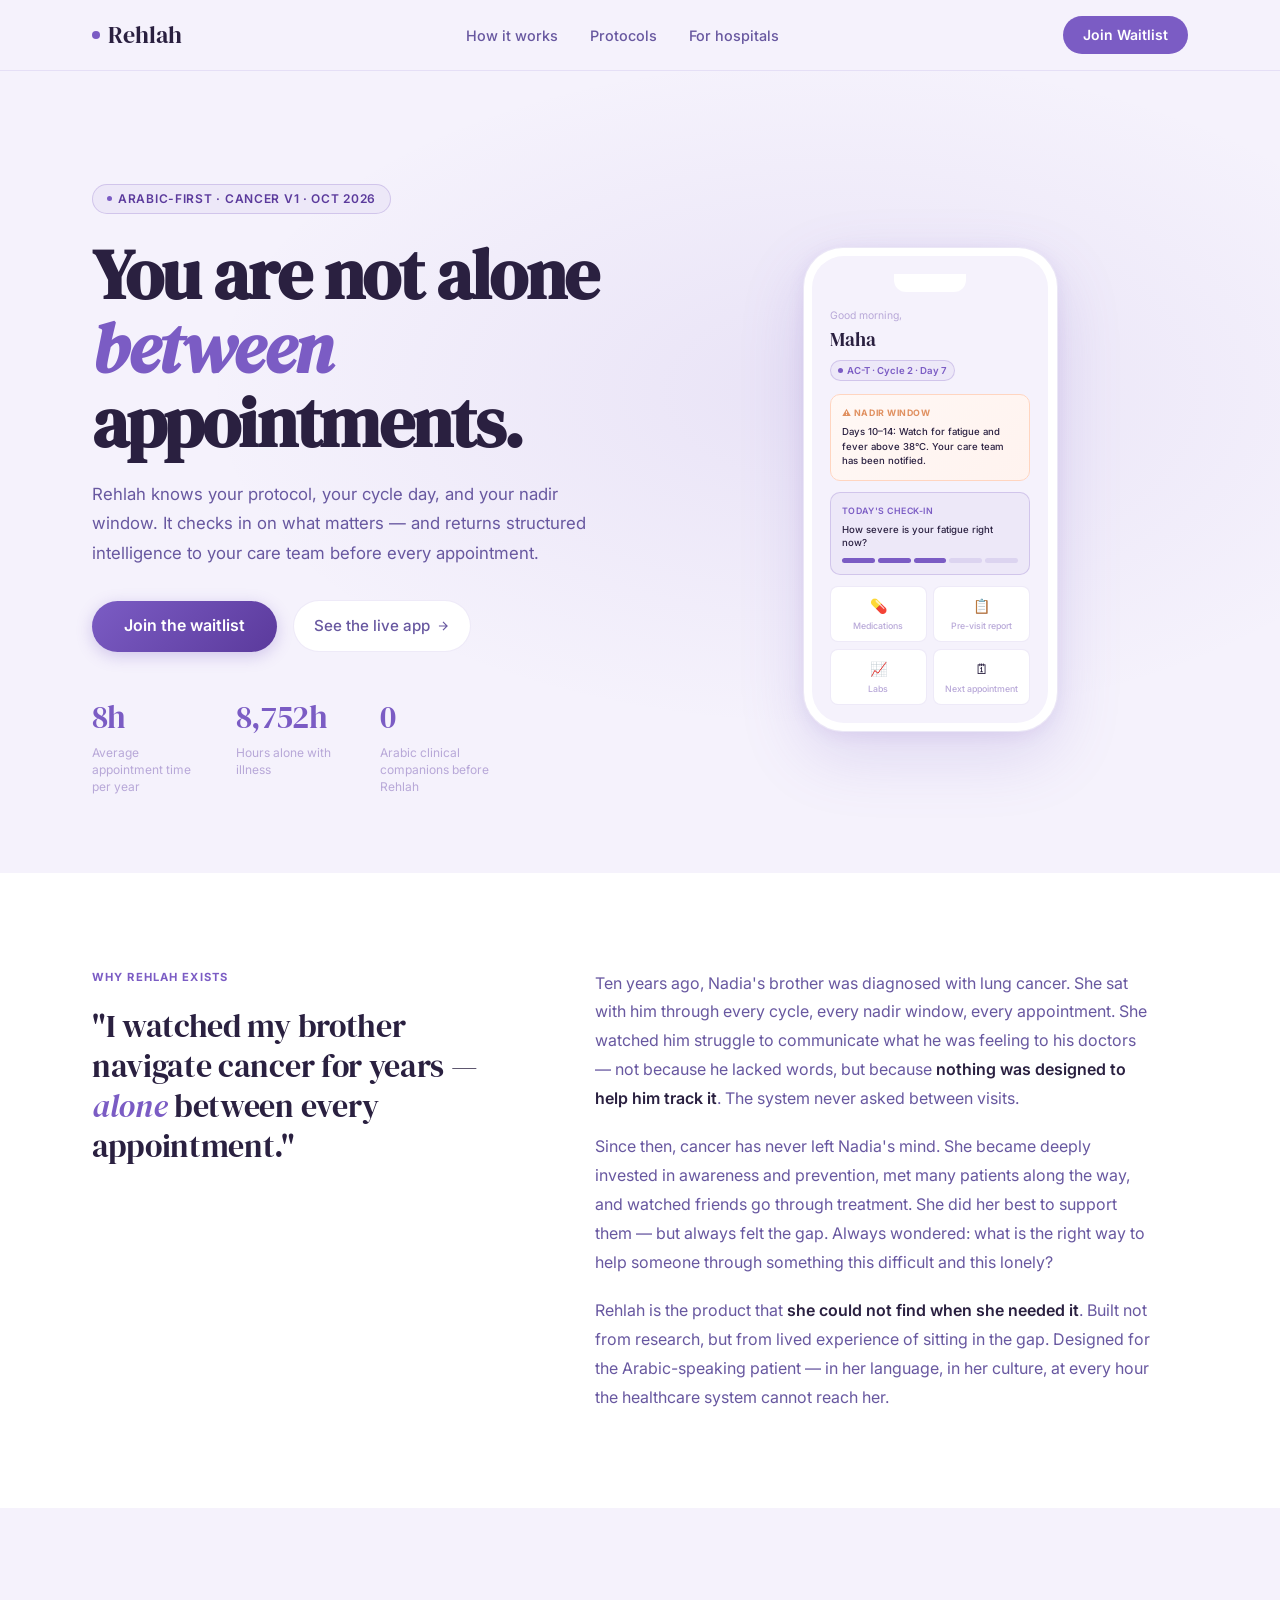
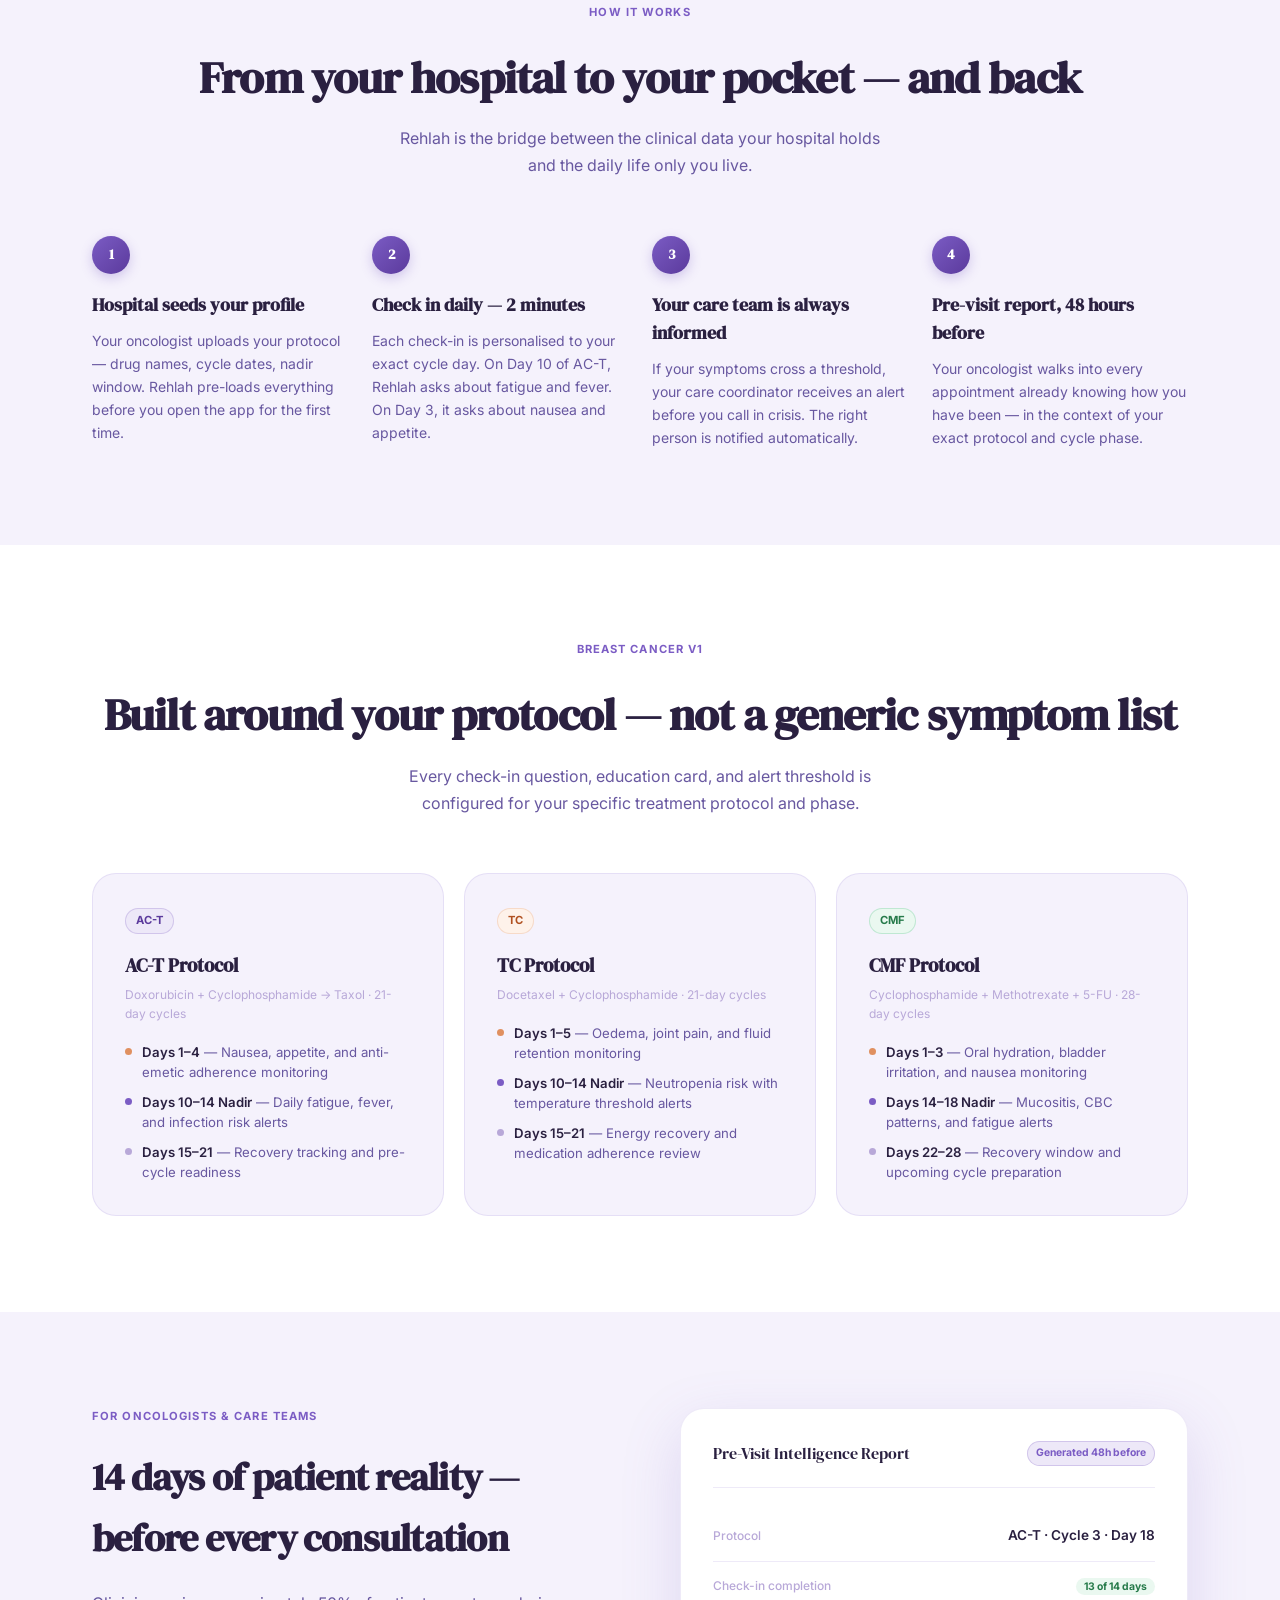
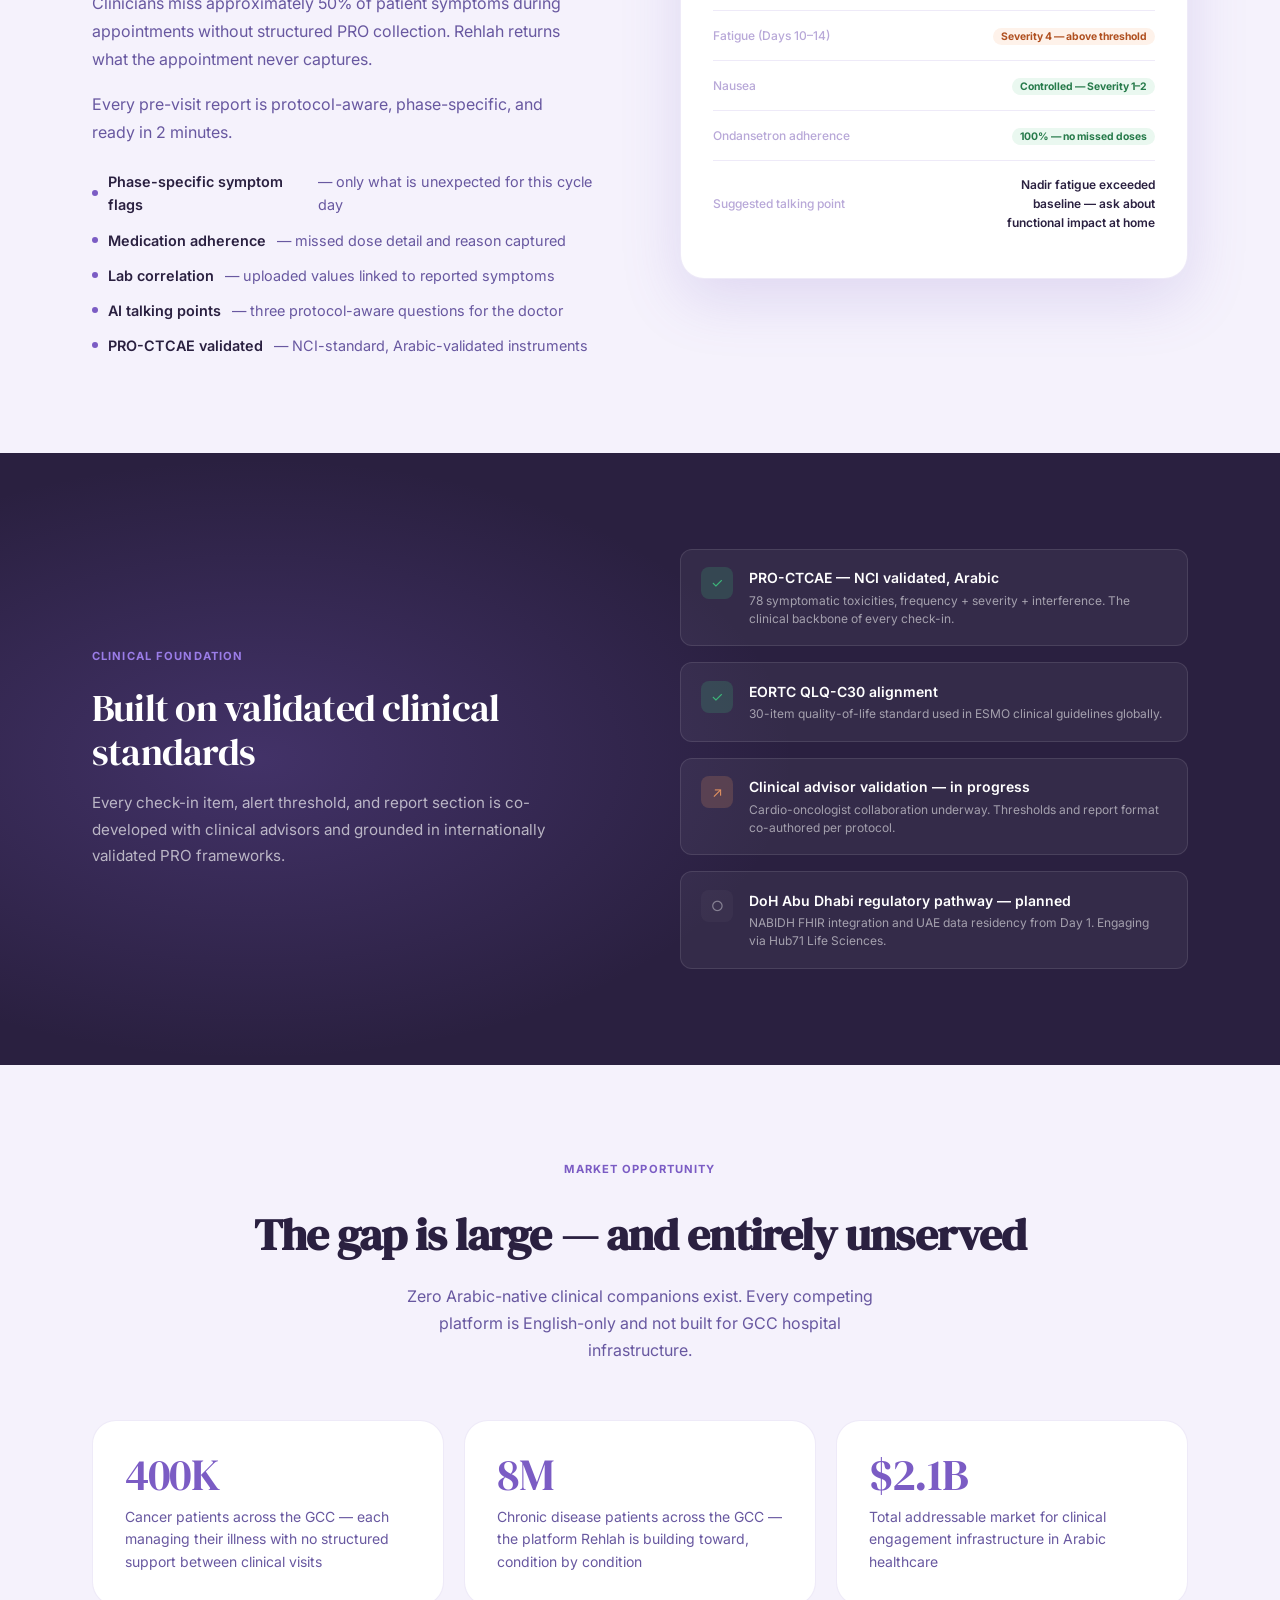
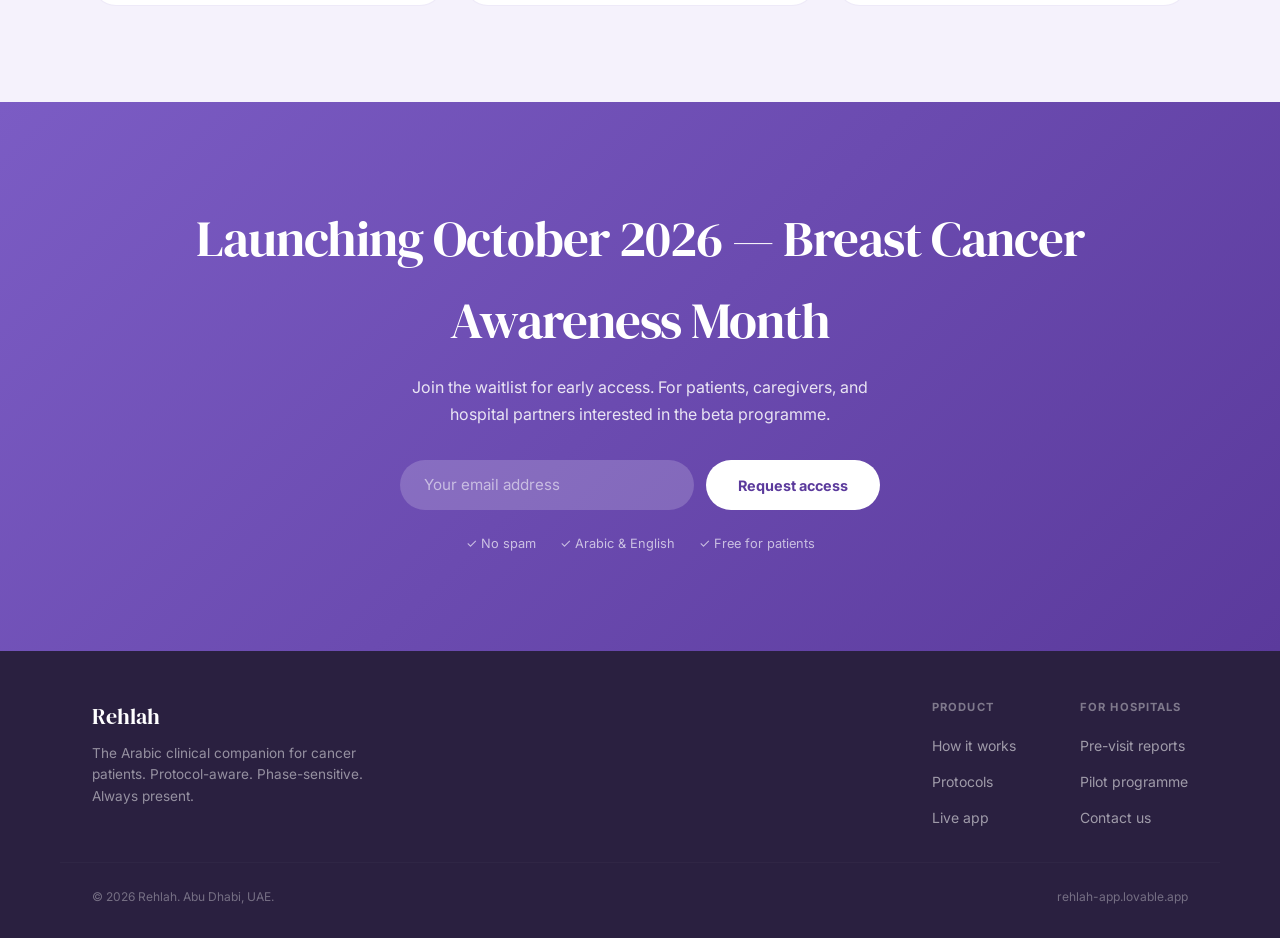
==== docs/index.html @ 46dc6dbf "Update live app link in index.html" ====
<!DOCTYPE html>
<html lang="en">
<head>
<meta charset="UTF-8">
<meta name="viewport" content="width=device-width, initial-scale=1.0">
<title>Rehlah — You are not alone between appointments</title>
<meta name="description" content="Rehlah is the Arabic clinical companion built for cancer patients — protocol-aware, phase-sensitive, and always present between appointments.">
<link href="https://fonts.googleapis.com/css2?family=DM+Serif+Display:ital@0;1&family=Inter:wght@300;400;500;600;700&display=swap" rel="stylesheet">
<style>
:root{--bg:#F5F2FC;--bg2:#EDE8F8;--surface:#FFFFFF;--brd:rgba(123,92,196,0.13);--p:#7B5CC4;--pd:#5B3A9C;--pl:#EDE8F8;--pm:rgba(123,92,196,0.25);--pe:#E09060;--pel:#FEF2EA;--te:#3DB87A;--tel:#EAF8F0;--t1:#2A2040;--t2:#6858A0;--t3:#B8A8D8;--shadow-sm:0 2px 8px rgba(123,92,196,0.08);--shadow-md:0 8px 32px rgba(123,92,196,0.12);--shadow-lg:0 20px 60px rgba(123,92,196,0.18);--radius:16px;--radius-lg:24px;--radius-full:9999px;--font-display:'DM Serif Display',Georgia,serif;--font-body:'Inter',sans-serif;--transition:200ms cubic-bezier(0.16,1,0.3,1);--max-w:1160px}
*,*::before,*::after{box-sizing:border-box;margin:0;padding:0}
html{scroll-behavior:smooth;-webkit-font-smoothing:antialiased}
body{font-family:var(--font-body);background:var(--bg);color:var(--t1);line-height:1.6}
a{color:inherit;text-decoration:none}
button{cursor:pointer;border:none;background:none;font:inherit}
nav{position:sticky;top:0;z-index:100;background:rgba(245,242,252,0.88);backdrop-filter:blur(20px);border-bottom:1px solid var(--brd);padding:1rem 0}
.nav-inner{max-width:var(--max-w);margin:0 auto;padding:0 2rem;display:flex;align-items:center;justify-content:space-between}
.nav-logo{font-family:var(--font-display);font-size:1.5rem;color:var(--t1);display:flex;align-items:center;gap:0.5rem}
.nav-logo-dot{width:8px;height:8px;border-radius:50%;background:var(--p);animation:pulse 2s ease-in-out infinite}
@keyframes pulse{0%,100%{opacity:1;transform:scale(1)}50%{opacity:0.5;transform:scale(1.4)}}
.nav-links{display:flex;gap:2rem}
.nav-links a{font-size:0.9rem;color:var(--t2);font-weight:500;transition:color var(--transition)}
.nav-links a:hover{color:var(--p)}
.btn-nav{background:var(--p);color:white;font-size:0.875rem;font-weight:600;padding:0.5rem 1.25rem;border-radius:var(--radius-full);transition:all var(--transition)}
.btn-nav:hover{background:var(--pd);transform:translateY(-1px);box-shadow:var(--shadow-md)}
.hero{padding:clamp(4rem,10vw,7rem) 0 clamp(3rem,6vw,5rem);overflow:hidden;position:relative}
.hero::before{content:'';position:absolute;inset:0;background:radial-gradient(ellipse 70% 60% at 65% 40%,rgba(123,92,196,0.1),transparent 70%);pointer-events:none}
.hero-inner{max-width:var(--max-w);margin:0 auto;padding:0 2rem;display:grid;grid-template-columns:1fr 1fr;gap:4rem;align-items:center;position:relative}
.hero-pill{display:inline-flex;align-items:center;gap:0.4rem;background:var(--pl);border:1px solid var(--pm);color:var(--pd);font-size:0.75rem;font-weight:600;padding:0.3rem 0.85rem;border-radius:var(--radius-full);margin-bottom:1.5rem;text-transform:uppercase;letter-spacing:0.06em}
.hero h1{font-family:var(--font-display);font-size:clamp(2.8rem,5.5vw,4.8rem);line-height:1.05;letter-spacing:-0.02em;color:var(--t1);margin-bottom:1.25rem}
.hero h1 em{color:var(--p);font-style:italic}
.hero-sub{font-size:1.05rem;color:var(--t2);max-width:46ch;line-height:1.75;margin-bottom:2rem}
.hero-actions{display:flex;align-items:center;gap:1rem;flex-wrap:wrap;margin-bottom:2.5rem}
.btn-primary{background:linear-gradient(135deg,var(--p),var(--pd));color:white;font-size:1rem;font-weight:600;padding:0.8rem 2rem;border-radius:var(--radius-full);transition:all var(--transition);box-shadow:0 4px 16px rgba(123,92,196,0.3)}
.btn-primary:hover{transform:translateY(-2px);box-shadow:0 8px 28px rgba(123,92,196,0.4)}
.btn-ghost{font-size:0.95rem;font-weight:500;color:var(--t2);display:flex;align-items:center;gap:0.4rem;padding:0.8rem 1.25rem;border-radius:var(--radius-full);border:1px solid var(--brd);transition:all var(--transition);background:var(--surface)}
.btn-ghost:hover{background:var(--pl);border-color:var(--pm);color:var(--p)}
.hero-stats{display:flex;gap:2rem}
.stat-val{font-family:var(--font-display);font-size:2rem;color:var(--p);letter-spacing:-0.02em}
.stat-lbl{font-size:0.75rem;color:var(--t3);max-width:14ch;line-height:1.4;margin-top:2px}
.phone-wrap{display:flex;justify-content:center}
.phone{width:255px;background:white;border-radius:2.5rem;padding:0.6rem;box-shadow:0 4px 16px rgba(123,92,196,0.1),0 24px 64px rgba(123,92,196,0.18),inset 0 0 0 1px rgba(123,92,196,0.15);animation:float 4s ease-in-out infinite}
@keyframes float{0%,100%{transform:translateY(0)}50%{transform:translateY(-10px)}}
.phone-screen{background:var(--bg);border-radius:2rem;overflow:hidden;padding:1.1rem;min-height:440px}
.phone-notch{width:72px;height:18px;background:white;border-radius:0 0 12px 12px;margin:0 auto 1rem}
.ph-greet{font-size:0.65rem;color:var(--t3)}
.ph-name{font-family:var(--font-display);font-size:1.2rem;color:var(--t1)}
.ph-badge{display:inline-flex;align-items:center;gap:0.3rem;font-size:0.6rem;font-weight:600;padding:2px 7px;border-radius:var(--radius-full);background:var(--pl);color:var(--p);margin-top:0.3rem;border:1px solid var(--pm)}
.ph-alert{background:linear-gradient(135deg,#fff8f5,#fff3ef);border:1px solid #ffd5c0;border-radius:10px;padding:0.7rem;margin:0.7rem 0}
.ph-alert-lbl{font-size:0.55rem;font-weight:700;text-transform:uppercase;letter-spacing:0.06em;color:var(--pe);margin-bottom:0.3rem}
.ph-alert-msg{font-size:0.6rem;color:var(--t1);line-height:1.5;font-weight:500}
.ph-checkin{background:var(--pl);border-radius:10px;padding:0.7rem;margin-bottom:0.7rem;border:1px solid var(--pm)}
.ph-checkin-lbl{font-size:0.55rem;font-weight:600;color:var(--p);text-transform:uppercase;letter-spacing:0.06em;margin-bottom:0.3rem}
.ph-checkin-q{font-size:0.6rem;color:var(--t1);font-weight:500;margin-bottom:0.5rem;line-height:1.4}
.ph-scale{display:flex;gap:3px}
.ph-dot{flex:1;height:5px;border-radius:3px;background:rgba(123,92,196,0.15)}
.ph-dot.on{background:var(--p)}
.ph-grid{display:grid;grid-template-columns:1fr 1fr;gap:0.4rem}
.ph-tile{background:white;border-radius:8px;padding:0.5rem;text-align:center;border:1px solid var(--brd)}
.ph-tile-ic{font-size:14px;margin-bottom:2px}
.ph-tile-lbl{font-size:0.55rem;color:var(--t3);font-weight:500}
.story{background:white;padding:clamp(4rem,8vw,6rem) 0}
.story-inner{max-width:var(--max-w);margin:0 auto;padding:0 2rem;display:grid;grid-template-columns:5fr 7fr;gap:5rem;align-items:start}
.label{font-size:0.7rem;font-weight:700;text-transform:uppercase;letter-spacing:0.1em;color:var(--p);margin-bottom:1.25rem}
.story-quote{font-family:var(--font-display);font-size:clamp(1.5rem,2.5vw,2.2rem);line-height:1.25;color:var(--t1);letter-spacing:-0.01em}
.story-quote em{color:var(--p);font-style:italic}
.story-body p{font-size:1rem;color:var(--t2);line-height:1.8;margin-bottom:1.25rem;max-width:56ch}
.story-body p:last-child{margin-bottom:0}
.story-body strong{color:var(--t1);font-weight:600}
.how{padding:clamp(4rem,8vw,6rem) 0}
.how-inner{max-width:var(--max-w);margin:0 auto;padding:0 2rem}
.section-head{text-align:center;margin-bottom:3.5rem}
.section-head h2{font-family:var(--font-display);font-size:clamp(2rem,3.5vw,3rem);color:var(--t1);letter-spacing:-0.02em;margin-bottom:0.75rem}
.section-head p{font-size:1rem;color:var(--t2);max-width:50ch;margin:0 auto;line-height:1.7}
.steps{display:grid;grid-template-columns:repeat(4,1fr);gap:1.5rem}
.step-num{width:38px;height:38px;border-radius:var(--radius-full);background:linear-gradient(135deg,var(--p),var(--pd));color:white;font-size:0.9rem;font-weight:700;display:flex;align-items:center;justify-content:center;margin-bottom:1.1rem;font-family:var(--font-display);box-shadow:0 4px 12px rgba(123,92,196,0.3)}
.step h3{font-family:var(--font-display);font-size:1.1rem;color:var(--t1);margin-bottom:0.6rem}
.step p{font-size:0.875rem;color:var(--t2);line-height:1.65}
.protocols{background:white;padding:clamp(4rem,8vw,6rem) 0}
.protocols-inner{max-width:var(--max-w);margin:0 auto;padding:0 2rem}
.proto-grid{display:grid;grid-template-columns:repeat(3,1fr);gap:1.25rem;margin-top:3rem}
.proto-card{background:var(--bg);border:1px solid var(--brd);border-radius:var(--radius-lg);padding:2rem;transition:all var(--transition)}
.proto-card:hover{box-shadow:var(--shadow-md);transform:translateY(-3px);background:white}
.proto-tag{display:inline-flex;font-size:0.7rem;font-weight:700;padding:3px 10px;border-radius:var(--radius-full);margin-bottom:1rem}
.tag-p{background:var(--pl);color:var(--pd);border:1px solid var(--pm)}
.tag-o{background:var(--pel);color:#b05020;border:1px solid rgba(224,144,96,0.25)}
.tag-g{background:var(--tel);color:#267a4a;border:1px solid rgba(61,184,122,0.25)}
.proto-card h3{font-family:var(--font-display);font-size:1.2rem;color:var(--t1);margin-bottom:0.25rem}
.proto-sub{font-size:0.75rem;color:var(--t3);margin-bottom:1.25rem}
.phase-list{display:flex;flex-direction:column;gap:0.65rem}
.phase-row{display:flex;align-items:flex-start;gap:0.65rem}
.phase-dot{width:7px;height:7px;border-radius:50%;flex-shrink:0;margin-top:5px}
.dp{background:var(--p)}.do{background:var(--pe)}.dm{background:var(--t3)}
.phase-row span{font-size:0.825rem;color:var(--t2);line-height:1.5}
.phase-row strong{color:var(--t1);font-weight:600}
.clinicians{padding:clamp(4rem,8vw,6rem) 0}
.clinicians-inner{max-width:var(--max-w);margin:0 auto;padding:0 2rem;display:grid;grid-template-columns:1fr 1fr;gap:5rem;align-items:start}
.clinicians h2{font-family:var(--font-display);font-size:clamp(1.8rem,3vw,2.6rem);color:var(--t1);letter-spacing:-0.02em;margin-bottom:1.25rem}
.clinicians-inner>div:first-child p{font-size:1rem;color:var(--t2);line-height:1.75;margin-bottom:1.1rem;max-width:48ch}
.knows-list{margin-top:1.5rem;display:flex;flex-direction:column;gap:0.75rem}
.knows-item{display:flex;align-items:center;gap:0.65rem;font-size:0.9rem;color:var(--t2)}
.knows-item::before{content:'';width:6px;height:6px;border-radius:50%;background:var(--p);flex-shrink:0}
.knows-item strong{color:var(--t1);font-weight:600}
.report-card{background:white;border:1px solid var(--brd);border-radius:var(--radius-lg);padding:2rem;box-shadow:var(--shadow-lg)}
.rc-head{display:flex;justify-content:space-between;align-items:center;margin-bottom:1.5rem;padding-bottom:1.25rem;border-bottom:1px solid var(--brd)}
.rc-title{font-family:var(--font-display);font-size:1rem;color:var(--t1)}
.rc-badge{font-size:0.65rem;font-weight:700;padding:3px 8px;border-radius:var(--radius-full);background:var(--pl);color:var(--p);border:1px solid var(--pm)}
.rc-row{display:flex;justify-content:space-between;align-items:center;padding:0.85rem 0;border-bottom:1px solid var(--brd)}
.rc-row:last-child{border-bottom:none}
.rc-lbl{font-size:0.75rem;color:var(--t3);font-weight:500}
.rc-val{font-size:0.85rem;color:var(--t1);font-weight:600}
.badge-ok{background:var(--tel);color:#267a4a;padding:2px 8px;border-radius:var(--radius-full);font-size:0.65rem;font-weight:700}
.badge-warn{background:var(--pel);color:#b05020;padding:2px 8px;border-radius:var(--radius-full);font-size:0.65rem;font-weight:700}
.trust{background:var(--t1);color:white;padding:clamp(4rem,8vw,6rem) 0;position:relative;overflow:hidden}
.trust::before{content:'';position:absolute;inset:0;background:radial-gradient(ellipse 60% 70% at 20% 50%,rgba(123,92,196,0.3),transparent 70%);pointer-events:none}
.trust-inner{max-width:var(--max-w);margin:0 auto;padding:0 2rem;display:grid;grid-template-columns:1fr 1fr;gap:5rem;align-items:center;position:relative}
.trust-lbl{font-size:0.7rem;font-weight:700;text-transform:uppercase;letter-spacing:0.1em;color:#9b7de8;margin-bottom:1.25rem}
.trust h2{font-family:var(--font-display);font-size:clamp(1.8rem,3vw,2.6rem);font-weight:400;letter-spacing:-0.02em;margin-bottom:1rem;line-height:1.15}
.trust-sub{font-size:0.95rem;opacity:0.65;line-height:1.75;max-width:46ch}
.trust-items{display:flex;flex-direction:column;gap:1rem}
.trust-item{display:flex;align-items:flex-start;gap:1rem;padding:1.1rem 1.25rem;border-radius:12px;background:rgba(255,255,255,0.05);border:1px solid rgba(255,255,255,0.1)}
.t-icon{width:32px;height:32px;border-radius:8px;display:flex;align-items:center;justify-content:center;flex-shrink:0;font-size:14px}
.i-check{background:rgba(61,184,122,0.2);color:#3DB87A}
.i-prog{background:rgba(224,144,96,0.2);color:#E09060}
.trust-item h4{font-size:0.875rem;font-weight:600;margin-bottom:2px}
.trust-item p{font-size:0.75rem;opacity:0.55;line-height:1.5}
.market{padding:clamp(4rem,8vw,6rem) 0}
.market-inner{max-width:var(--max-w);margin:0 auto;padding:0 2rem}
.market-grid{display:grid;grid-template-columns:repeat(3,1fr);gap:1.25rem;margin-top:3rem}
.market-card{background:white;border:1px solid var(--brd);border-radius:var(--radius-lg);padding:2rem}
.market-num{font-family:var(--font-display);font-size:2.8rem;color:var(--p);letter-spacing:-0.03em;margin-bottom:0.5rem;line-height:1}
.market-desc{font-size:0.875rem;color:var(--t2);line-height:1.6}
.waitlist{background:linear-gradient(135deg,var(--p) 0%,var(--pd) 100%);color:white;text-align:center;padding:clamp(4rem,8vw,6rem) 0}
.waitlist-inner{max-width:var(--max-w);margin:0 auto;padding:0 2rem}
.waitlist h2{font-family:var(--font-display);font-size:clamp(2rem,4vw,3.2rem);font-weight:400;letter-spacing:-0.02em;margin-bottom:0.75rem}
.waitlist p{font-size:1rem;opacity:0.85;max-width:48ch;margin:0 auto 2rem;line-height:1.7}
.waitlist-form{display:flex;gap:0.75rem;justify-content:center;max-width:480px;margin:0 auto;flex-wrap:wrap}
.waitlist-input{flex:1;min-width:240px;padding:0.8rem 1.5rem;border-radius:var(--radius-full);border:none;font:inherit;font-size:0.95rem;background:rgba(255,255,255,0.18);color:white;outline:none}
.waitlist-input::placeholder{color:rgba(255,255,255,0.55)}
.waitlist-input:focus{background:rgba(255,255,255,0.25)}
.waitlist-btn{background:white;color:var(--pd);font-size:0.9rem;font-weight:700;padding:0.8rem 2rem;border-radius:var(--radius-full);transition:all var(--transition);white-space:nowrap;cursor:pointer;border:none}
.waitlist-btn:hover{transform:translateY(-1px);box-shadow:0 6px 20px rgba(0,0,0,0.2)}
.waitlist-confirm{display:none;font-size:1rem;opacity:0.9;font-weight:500;padding:1rem}
.waitlist-confirm.on{display:block}
.wl-tags{display:flex;gap:1.5rem;justify-content:center;flex-wrap:wrap;margin-top:1.5rem}
.wl-tag{font-size:0.8rem;opacity:0.65}
footer{background:var(--t1);color:white;padding:3rem 0 2rem}
.footer-inner{max-width:var(--max-w);margin:0 auto;padding:0 2rem;display:flex;justify-content:space-between;align-items:flex-start;gap:3rem;flex-wrap:wrap}
.footer-brand{font-family:var(--font-display);font-size:1.4rem}
.footer-brand p{font-size:0.85rem;opacity:0.5;max-width:32ch;margin-top:0.5rem;line-height:1.6;font-family:var(--font-body);font-weight:400}
.footer-links{display:flex;gap:4rem}
.footer-col h4{font-size:0.7rem;font-weight:700;text-transform:uppercase;letter-spacing:0.1em;opacity:0.4;margin-bottom:1rem}
.footer-col ul{list-style:none;display:flex;flex-direction:column;gap:0.65rem}
.footer-col a{font-size:0.875rem;opacity:0.55;transition:opacity var(--transition)}
.footer-col a:hover{opacity:1}
.footer-bottom{max-width:var(--max-w);margin:2rem auto 0;padding:1.5rem 2rem 0;border-top:1px solid rgba(255,255,255,0.08);display:flex;justify-content:space-between;font-size:0.75rem;opacity:0.35;flex-wrap:wrap;gap:0.5rem}
@media(max-width:900px){.hero-inner,.story-inner,.clinicians-inner,.trust-inner{grid-template-columns:1fr}.phone-wrap{display:none}.steps{grid-template-columns:1fr 1fr}.proto-grid,.market-grid{grid-template-columns:1fr}.nav-links{display:none}.footer-inner,.footer-links{flex-direction:column}}
@media(max-width:480px){.steps{grid-template-columns:1fr}.hero-actions{flex-direction:column;align-items:flex-start}.hero-stats{flex-wrap:wrap;gap:1.25rem}}
</style>
</head>
<body>
<nav>
  <div class="nav-inner">
    <div class="nav-logo"><div class="nav-logo-dot"></div>Rehlah</div>
    <div class="nav-links">
      <a href="#how-it-works">How it works</a>
      <a href="#protocols">Protocols</a>
      <a href="#for-hospitals">For hospitals</a>
    </div>
    <a href="#waitlist" class="btn-nav">Join Waitlist</a>
  </div>
</nav>

<section class="hero">
  <div class="hero-inner">
    <div>
      <div class="hero-pill"><span style="width:5px;height:5px;border-radius:50%;background:var(--p);display:inline-block"></span>Arabic-first · Cancer v1 · Oct 2026</div>
      <h1>You are not alone <em>between</em> appointments.</h1>
      <p class="hero-sub">Rehlah knows your protocol, your cycle day, and your nadir window. It checks in on what matters — and returns structured intelligence to your care team before every appointment.</p>
      <div class="hero-actions">
        <a href="#waitlist" class="btn-primary">Join the waitlist</a>
        <a href="https://nadbrahmi.github.io/Rehlah/app/" target="_blank" rel="noopener noreferrer" class="btn-ghost">See the live app <svg width="14" height="14" viewBox="0 0 24 24" fill="none" stroke="currentColor" stroke-width="2"><path d="M5 12h14M12 5l7 7-7 7"/></svg></a>
      </div>
      <div class="hero-stats">
        <div><div class="stat-val">8h</div><div class="stat-lbl">Average appointment time per year</div></div>
        <div><div class="stat-val">8,752h</div><div class="stat-lbl">Hours alone with illness</div></div>
        <div><div class="stat-val">0</div><div class="stat-lbl">Arabic clinical companions before Rehlah</div></div>
      </div>
    </div>
    <div class="phone-wrap">
      <div class="phone">
        <div class="phone-screen">
          <div class="phone-notch"></div>
          <div style="margin-bottom:0.8rem">
            <div class="ph-greet">Good morning,</div>
            <div class="ph-name">Maha</div>
            <div class="ph-badge"><span style="width:5px;height:5px;background:var(--p);border-radius:50%;display:inline-block"></span>AC-T · Cycle 2 · Day 7</div>
          </div>
          <div class="ph-alert">
            <div class="ph-alert-lbl">⚠ Nadir Window</div>
            <div class="ph-alert-msg">Days 10–14: Watch for fatigue and fever above 38°C. Your care team has been notified.</div>
          </div>
          <div class="ph-checkin">
            <div class="ph-checkin-lbl">Today's check-in</div>
            <div class="ph-checkin-q">How severe is your fatigue right now?</div>
            <div class="ph-scale"><div class="ph-dot on"></div><div class="ph-dot on"></div><div class="ph-dot on"></div><div class="ph-dot"></div><div class="ph-dot"></div></div>
          </div>
          <div class="ph-grid">
            <div class="ph-tile"><div class="ph-tile-ic">💊</div><div class="ph-tile-lbl">Medications</div></div>
            <div class="ph-tile"><div class="ph-tile-ic">📋</div><div class="ph-tile-lbl">Pre-visit report</div></div>
            <div class="ph-tile"><div class="ph-tile-ic">📈</div><div class="ph-tile-lbl">Labs</div></div>
            <div class="ph-tile"><div class="ph-tile-ic">🗓</div><div class="ph-tile-lbl">Next appointment</div></div>
          </div>
        </div>
      </div>
    </div>
  </div>
</section>

<section class="story" id="story">
  <div class="story-inner">
    <div>
      <div class="label">Why Rehlah exists</div>
      <div class="story-quote">"I watched my brother navigate cancer for years — <em>alone</em> between every appointment."</div>
    </div>
    <div class="story-body">
      <p>Ten years ago, Nadia's brother was diagnosed with lung cancer. She sat with him through every cycle, every nadir window, every appointment. She watched him struggle to communicate what he was feeling to his doctors — not because he lacked words, but because <strong>nothing was designed to help him track it</strong>. The system never asked between visits.</p>
      <p>Since then, cancer has never left Nadia's mind. She became deeply invested in awareness and prevention, met many patients along the way, and watched friends go through treatment. She did her best to support them — but always felt the gap. Always wondered: what is the right way to help someone through something this difficult and this lonely?</p>
      <p>Rehlah is the product that <strong>she could not find when she needed it</strong>. Built not from research, but from lived experience of sitting in the gap. Designed for the Arabic-speaking patient — in her language, in her culture, at every hour the healthcare system cannot reach her.</p>
    </div>
  </div>
</section>

<section class="how" id="how-it-works">
  <div class="how-inner">
    <div class="section-head">
      <div class="label" style="text-align:center">How it works</div>
      <h2>From your hospital to your pocket — and back</h2>
      <p>Rehlah is the bridge between the clinical data your hospital holds and the daily life only you live.</p>
    </div>
    <div class="steps">
      <div class="step"><div class="step-num">1</div><h3>Hospital seeds your profile</h3><p>Your oncologist uploads your protocol — drug names, cycle dates, nadir window. Rehlah pre-loads everything before you open the app for the first time.</p></div>
      <div class="step"><div class="step-num">2</div><h3>Check in daily — 2 minutes</h3><p>Each check-in is personalised to your exact cycle day. On Day 10 of AC-T, Rehlah asks about fatigue and fever. On Day 3, it asks about nausea and appetite.</p></div>
      <div class="step"><div class="step-num">3</div><h3>Your care team is always informed</h3><p>If your symptoms cross a threshold, your care coordinator receives an alert before you call in crisis. The right person is notified automatically.</p></div>
      <div class="step"><div class="step-num">4</div><h3>Pre-visit report, 48 hours before</h3><p>Your oncologist walks into every appointment already knowing how you have been — in the context of your exact protocol and cycle phase.</p></div>
    </div>
  </div>
</section>

<section class="protocols" id="protocols">
  <div class="protocols-inner">
    <div class="section-head">
      <div class="label" style="text-align:center">Breast cancer v1</div>
      <h2>Built around your protocol — not a generic symptom list</h2>
      <p>Every check-in question, education card, and alert threshold is configured for your specific treatment protocol and phase.</p>
    </div>
    <div class="proto-grid">
      <div class="proto-card"><div class="proto-tag tag-p">AC-T</div><h3>AC-T Protocol</h3><p class="proto-sub">Doxorubicin + Cyclophosphamide → Taxol · 21-day cycles</p><div class="phase-list"><div class="phase-row"><div class="phase-dot do"></div><span><strong>Days 1–4</strong> — Nausea, appetite, and anti-emetic adherence monitoring</span></div><div class="phase-row"><div class="phase-dot dp"></div><span><strong>Days 10–14 Nadir</strong> — Daily fatigue, fever, and infection risk alerts</span></div><div class="phase-row"><div class="phase-dot dm"></div><span><strong>Days 15–21</strong> — Recovery tracking and pre-cycle readiness</span></div></div></div>
      <div class="proto-card"><div class="proto-tag tag-o">TC</div><h3>TC Protocol</h3><p class="proto-sub">Docetaxel + Cyclophosphamide · 21-day cycles</p><div class="phase-list"><div class="phase-row"><div class="phase-dot do"></div><span><strong>Days 1–5</strong> — Oedema, joint pain, and fluid retention monitoring</span></div><div class="phase-row"><div class="phase-dot dp"></div><span><strong>Days 10–14 Nadir</strong> — Neutropenia risk with temperature threshold alerts</span></div><div class="phase-row"><div class="phase-dot dm"></div><span><strong>Days 15–21</strong> — Energy recovery and medication adherence review</span></div></div></div>
      <div class="proto-card"><div class="proto-tag tag-g">CMF</div><h3>CMF Protocol</h3><p class="proto-sub">Cyclophosphamide + Methotrexate + 5-FU · 28-day cycles</p><div class="phase-list"><div class="phase-row"><div class="phase-dot do"></div><span><strong>Days 1–3</strong> — Oral hydration, bladder irritation, and nausea monitoring</span></div><div class="phase-row"><div class="phase-dot dp"></div><span><strong>Days 14–18 Nadir</strong> — Mucositis, CBC patterns, and fatigue alerts</span></div><div class="phase-row"><div class="phase-dot dm"></div><span><strong>Days 22–28</strong> — Recovery window and upcoming cycle preparation</span></div></div></div>
    </div>
  </div>
</section>

<section class="clinicians" id="for-hospitals">
  <div class="clinicians-inner">
    <div>
      <div class="label">For oncologists &amp; care teams</div>
      <h2>14 days of patient reality — before every consultation</h2>
      <p>Clinicians miss approximately 50% of patient symptoms during appointments without structured PRO collection. Rehlah returns what the appointment never captures.</p>
      <p>Every pre-visit report is protocol-aware, phase-specific, and ready in 2 minutes.</p>
      <div class="knows-list">
        <div class="knows-item"><strong>Phase-specific symptom flags</strong> — only what is unexpected for this cycle day</div>
        <div class="knows-item"><strong>Medication adherence</strong> — missed dose detail and reason captured</div>
        <div class="knows-item"><strong>Lab correlation</strong> — uploaded values linked to reported symptoms</div>
        <div class="knows-item"><strong>AI talking points</strong> — three protocol-aware questions for the doctor</div>
        <div class="knows-item"><strong>PRO-CTCAE validated</strong> — NCI-standard, Arabic-validated instruments</div>
      </div>
    </div>
    <div class="report-card">
      <div class="rc-head"><div class="rc-title">Pre-Visit Intelligence Report</div><div class="rc-badge">Generated 48h before</div></div>
      <div class="rc-row"><span class="rc-lbl">Protocol</span><span class="rc-val">AC-T · Cycle 3 · Day 18</span></div>
      <div class="rc-row"><span class="rc-lbl">Check-in completion</span><span class="rc-val"><span class="badge-ok">13 of 14 days</span></span></div>
      <div class="rc-row"><span class="rc-lbl">Fatigue (Days 10–14)</span><span class="rc-val"><span class="badge-warn">Severity 4 — above threshold</span></span></div>
      <div class="rc-row"><span class="rc-lbl">Nausea</span><span class="rc-val"><span class="badge-ok">Controlled — Severity 1–2</span></span></div>
      <div class="rc-row"><span class="rc-lbl">Ondansetron adherence</span><span class="rc-val"><span class="badge-ok">100% — no missed doses</span></span></div>
      <div class="rc-row"><span class="rc-lbl">Suggested talking point</span><span class="rc-val" style="max-width:22ch;text-align:right;font-size:0.75rem">Nadir fatigue exceeded baseline — ask about functional impact at home</span></div>
    </div>
  </div>
</section>

<section class="trust">
  <div class="trust-inner">
    <div>
      <div class="trust-lbl">Clinical foundation</div>
      <h2>Built on validated clinical standards</h2>
      <p class="trust-sub">Every check-in item, alert threshold, and report section is co-developed with clinical advisors and grounded in internationally validated PRO frameworks.</p>
    </div>
    <div class="trust-items">
      <div class="trust-item"><div class="t-icon i-check">✓</div><div><h4>PRO-CTCAE — NCI validated, Arabic</h4><p>78 symptomatic toxicities, frequency + severity + interference. The clinical backbone of every check-in.</p></div></div>
      <div class="trust-item"><div class="t-icon i-check">✓</div><div><h4>EORTC QLQ-C30 alignment</h4><p>30-item quality-of-life standard used in ESMO clinical guidelines globally.</p></div></div>
      <div class="trust-item"><div class="t-icon i-prog">↗</div><div><h4>Clinical advisor validation — in progress</h4><p>Cardio-oncologist collaboration underway. Thresholds and report format co-authored per protocol.</p></div></div>
      <div class="trust-item"><div class="t-icon" style="opacity:0.4;color:white;background:rgba(255,255,255,0.08)">○</div><div><h4>DoH Abu Dhabi regulatory pathway — planned</h4><p>NABIDH FHIR integration and UAE data residency from Day 1. Engaging via Hub71 Life Sciences.</p></div></div>
    </div>
  </div>
</section>

<section class="market">
  <div class="market-inner">
    <div class="section-head">
      <div class="label" style="text-align:center">Market opportunity</div>
      <h2>The gap is large — and entirely unserved</h2>
      <p>Zero Arabic-native clinical companions exist. Every competing platform is English-only and not built for GCC hospital infrastructure.</p>
    </div>
    <div class="market-grid">
      <div class="market-card"><div class="market-num">400K</div><div class="market-desc">Cancer patients across the GCC — each managing their illness with no structured support between clinical visits</div></div>
      <div class="market-card"><div class="market-num">8M</div><div class="market-desc">Chronic disease patients across the GCC — the platform Rehlah is building toward, condition by condition</div></div>
      <div class="market-card"><div class="market-num">$2.1B</div><div class="market-desc">Total addressable market for clinical engagement infrastructure in Arabic healthcare</div></div>
    </div>
  </div>
</section>

<section class="waitlist" id="waitlist">
  <div class="waitlist-inner">
    <h2>Launching October 2026 — Breast Cancer Awareness Month</h2>
    <p>Join the waitlist for early access. For patients, caregivers, and hospital partners interested in the beta programme.</p>
    <form id="wlForm" onsubmit="handleWL(event)">
      <div class="waitlist-form">
        <input type="email" class="waitlist-input" placeholder="Your email address" required>
        <button type="submit" class="waitlist-btn">Request access</button>
      </div>
    </form>
    <div class="waitlist-confirm" id="wlConfirm">✓ You are on the list. We will be in touch before October 2026.</div>
    <div class="wl-tags"><span class="wl-tag">✓ No spam</span><span class="wl-tag">✓ Arabic &amp; English</span><span class="wl-tag">✓ Free for patients</span></div>
  </div>
</section>

<footer>
  <div class="footer-inner">
    <div class="footer-brand">Rehlah<p>The Arabic clinical companion for cancer patients. Protocol-aware. Phase-sensitive. Always present.</p></div>
    <div class="footer-links">
      <div class="footer-col"><h4>Product</h4><ul><li><a href="#how-it-works">How it works</a></li><li><a href="#protocols">Protocols</a></li><li><a href="https://rehlah-app.lovable.app" target="_blank" rel="noopener noreferrer">Live app</a></li></ul></div>
      <div class="footer-col"><h4>For hospitals</h4><ul><li><a href="#for-hospitals">Pre-visit reports</a></li><li><a href="#waitlist">Pilot programme</a></li><li><a href="mailto:nadia@rehlah.app">Contact us</a></li></ul></div>
    </div>
  </div>
  <div class="footer-bottom"><span>© 2026 Rehlah. Abu Dhabi, UAE.</span><span>rehlah-app.lovable.app</span></div>
</footer>

<script>
function handleWL(e){e.preventDefault();document.getElementById('wlForm').style.display='none';document.getElementById('wlConfirm').classList.add('on');}
var obs=new IntersectionObserver(function(en){en.forEach(function(e){if(e.isIntersecting){e.target.style.opacity='1';e.target.style.transform='translateY(0)'}})},{threshold:0.1});
document.querySelectorAll('.step,.proto-card,.market-card,.trust-item').forEach(function(el){el.style.opacity='0';el.style.transform='translateY(20px)';el.style.transition='opacity 0.6s ease,transform 0.6s ease';obs.observe(el);});
</script>
</body>
</html>
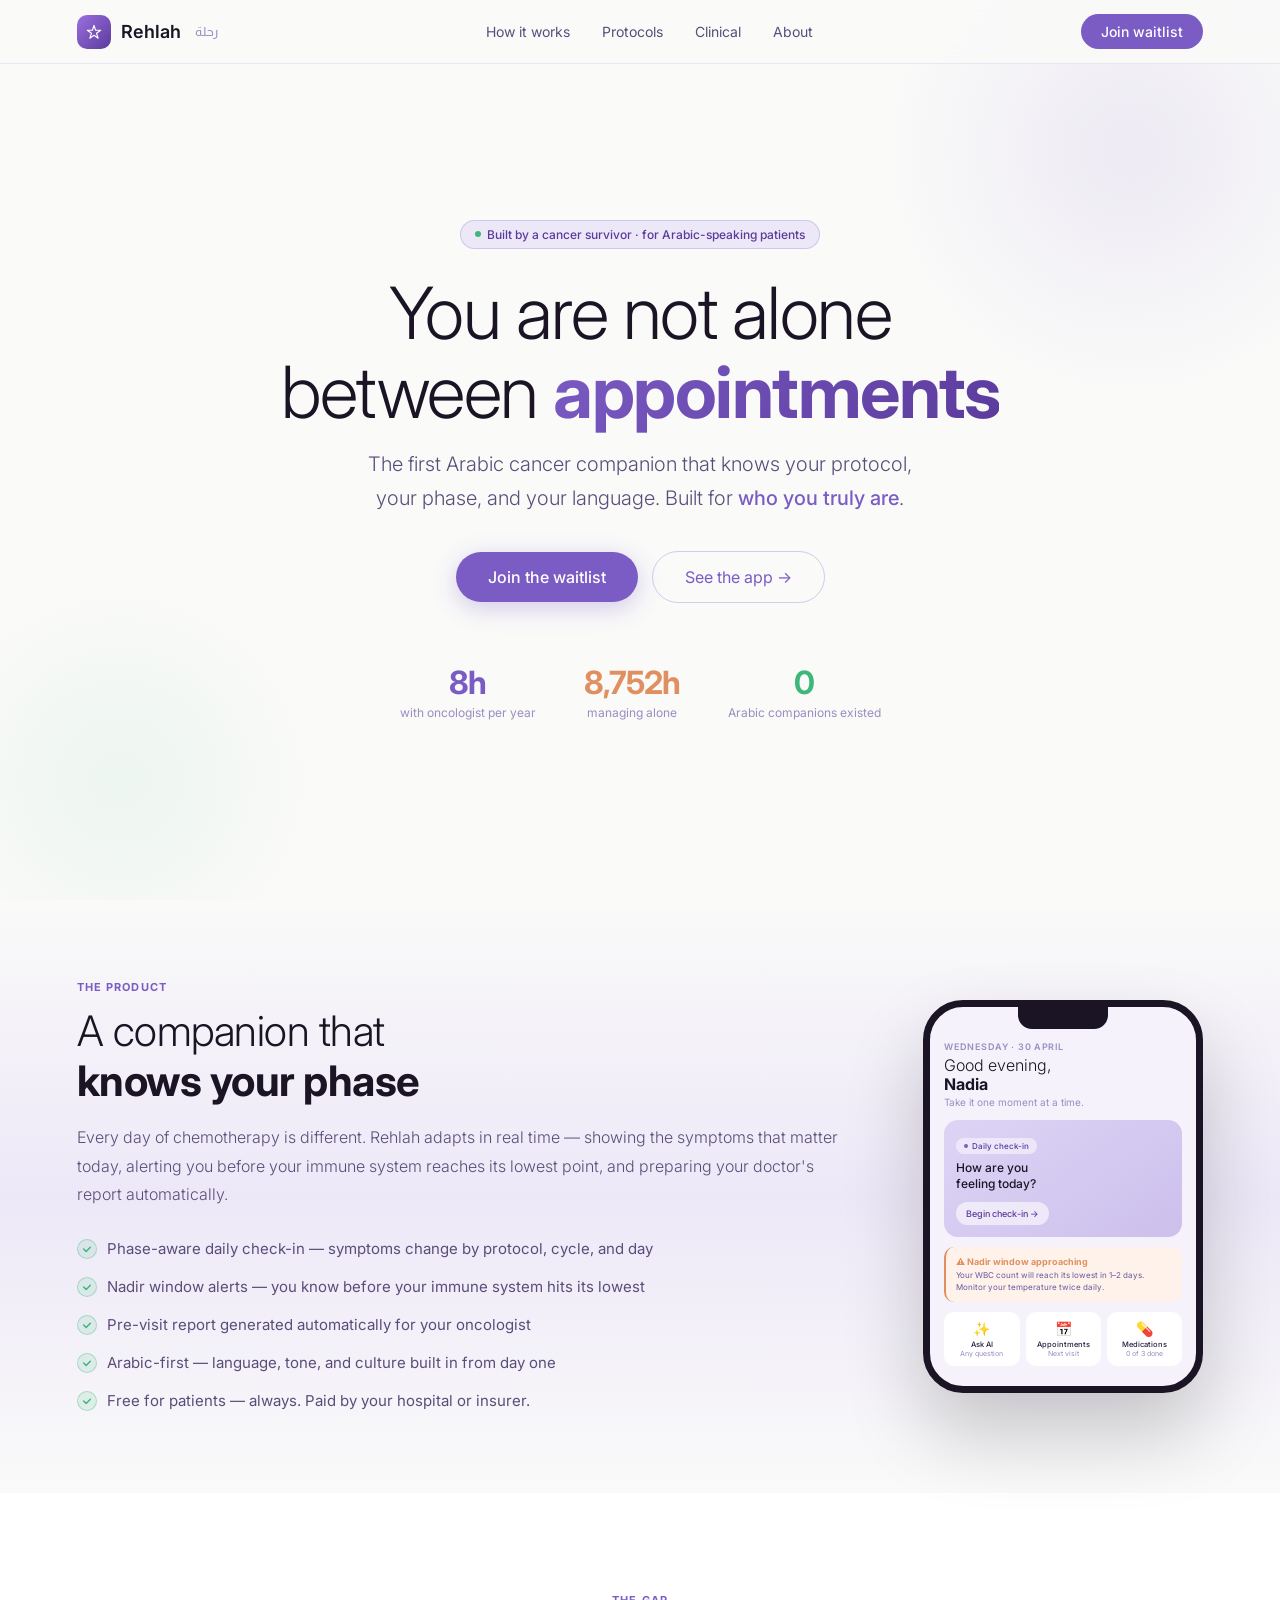
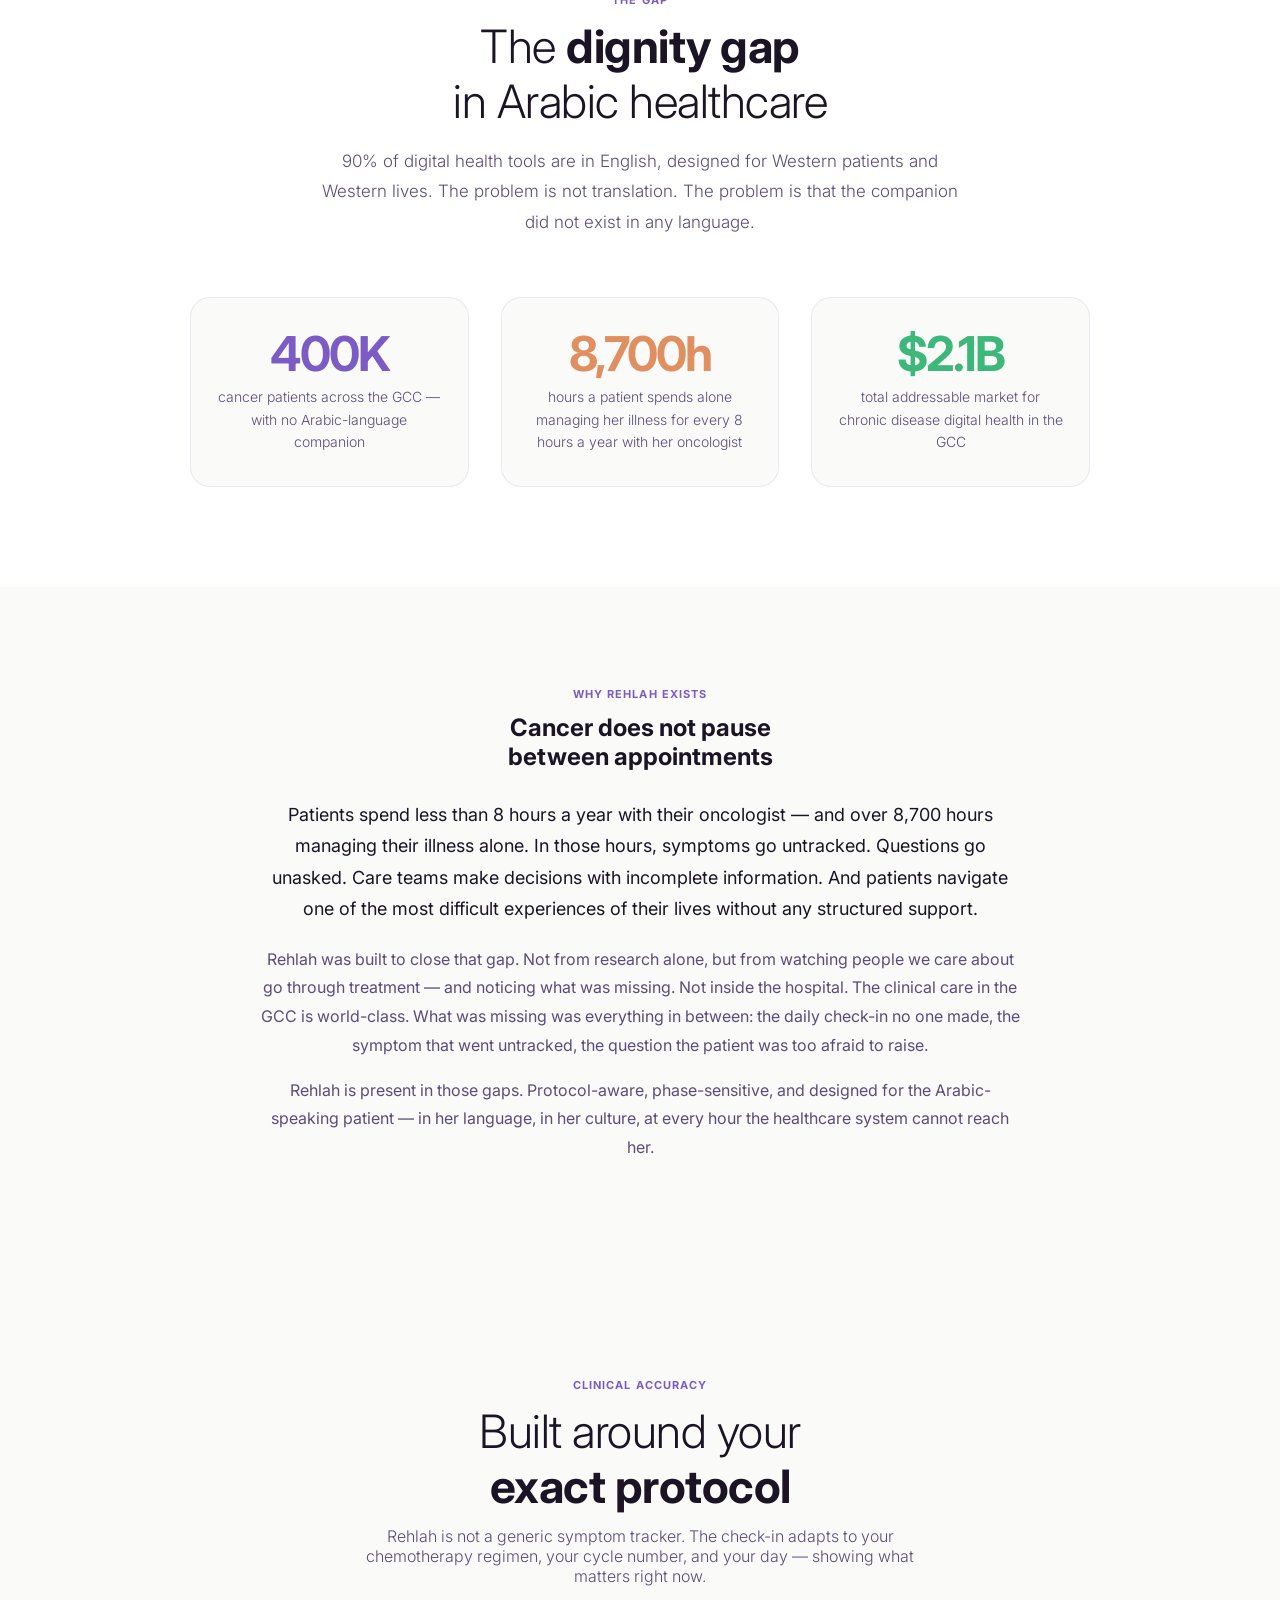
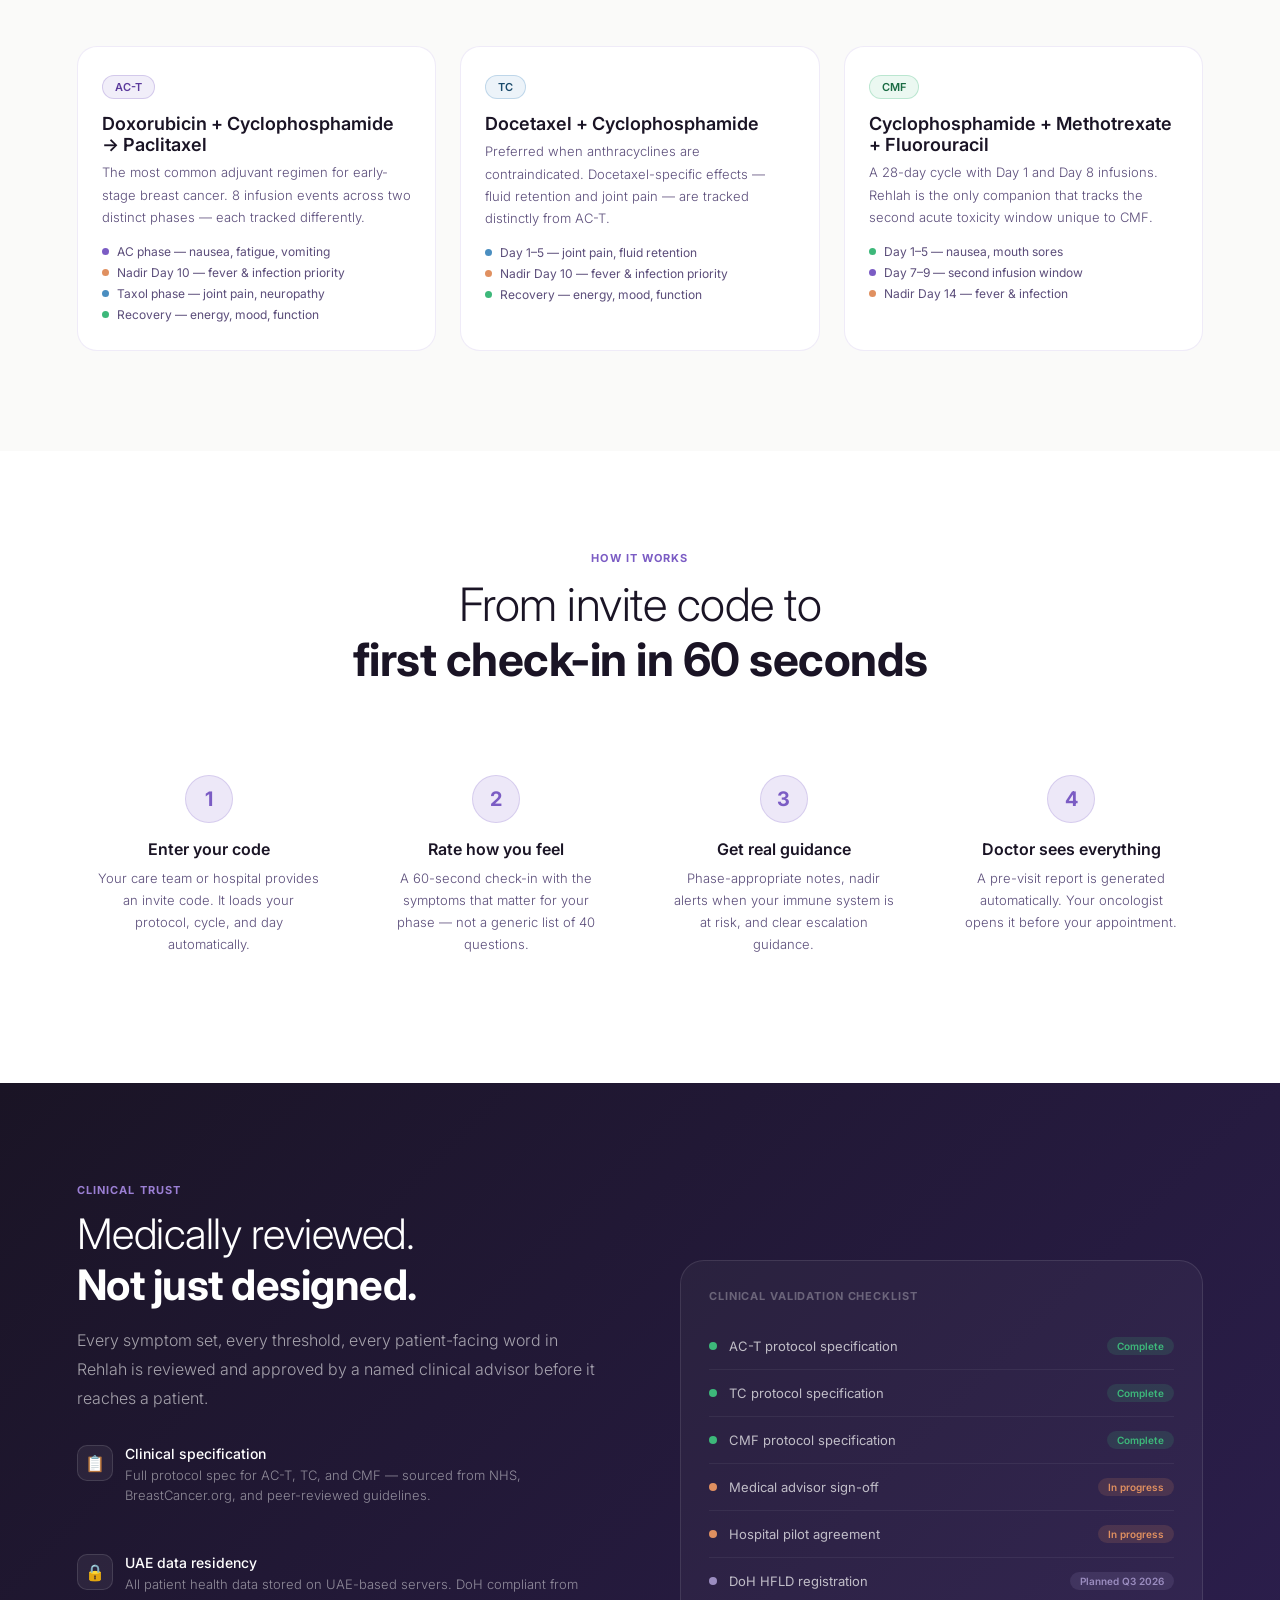
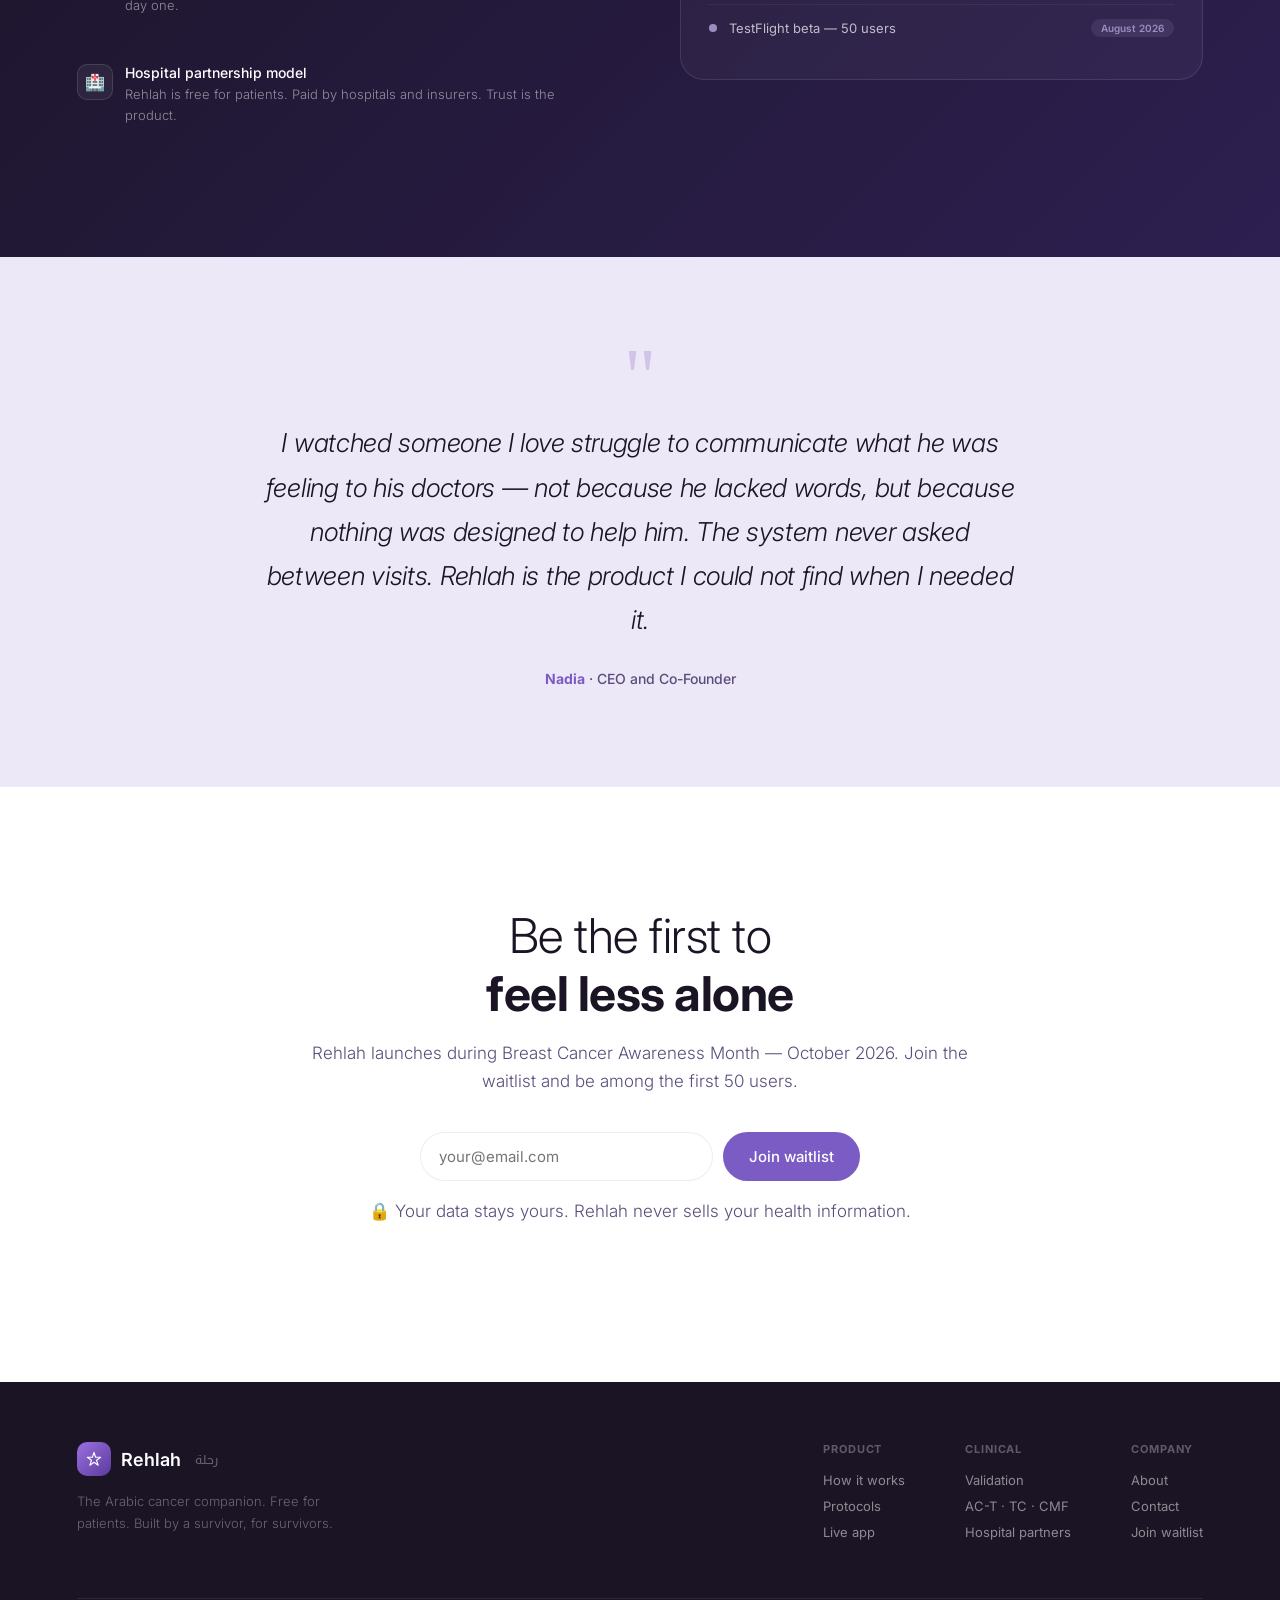
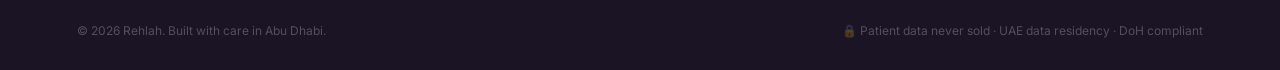
==== commit e6cf3b69: "Update why Rehlah exists" ====
--- a/docs/index.html
+++ b/docs/index.html
@@ -3,353 +3,475 @@
 <head>
 <meta charset="UTF-8">
 <meta name="viewport" content="width=device-width, initial-scale=1.0">
-<title>Rehlah — You are not alone between appointments</title>
-<meta name="description" content="Rehlah is the Arabic clinical companion built for cancer patients — protocol-aware, phase-sensitive, and always present between appointments.">
-<link href="https://fonts.googleapis.com/css2?family=DM+Serif+Display:ital@0;1&family=Inter:wght@300;400;500;600;700&display=swap" rel="stylesheet">
+<title>Rehlah — رحلة · Your cancer journey companion</title>
+<link href="https://fonts.googleapis.com/css2?family=Almarai:wght@300;400;700;800&family=Inter:wght@300;400;500;600;700&display=swap" rel="stylesheet">
 <style>
-:root{--bg:#F5F2FC;--bg2:#EDE8F8;--surface:#FFFFFF;--brd:rgba(123,92,196,0.13);--p:#7B5CC4;--pd:#5B3A9C;--pl:#EDE8F8;--pm:rgba(123,92,196,0.25);--pe:#E09060;--pel:#FEF2EA;--te:#3DB87A;--tel:#EAF8F0;--t1:#2A2040;--t2:#6858A0;--t3:#B8A8D8;--shadow-sm:0 2px 8px rgba(123,92,196,0.08);--shadow-md:0 8px 32px rgba(123,92,196,0.12);--shadow-lg:0 20px 60px rgba(123,92,196,0.18);--radius:16px;--radius-lg:24px;--radius-full:9999px;--font-display:'DM Serif Display',Georgia,serif;--font-body:'Inter',sans-serif;--transition:200ms cubic-bezier(0.16,1,0.3,1);--max-w:1160px}
-*,*::before,*::after{box-sizing:border-box;margin:0;padding:0}
-html{scroll-behavior:smooth;-webkit-font-smoothing:antialiased}
-body{font-family:var(--font-body);background:var(--bg);color:var(--t1);line-height:1.6}
-a{color:inherit;text-decoration:none}
-button{cursor:pointer;border:none;background:none;font:inherit}
-nav{position:sticky;top:0;z-index:100;background:rgba(245,242,252,0.88);backdrop-filter:blur(20px);border-bottom:1px solid var(--brd);padding:1rem 0}
-.nav-inner{max-width:var(--max-w);margin:0 auto;padding:0 2rem;display:flex;align-items:center;justify-content:space-between}
-.nav-logo{font-family:var(--font-display);font-size:1.5rem;color:var(--t1);display:flex;align-items:center;gap:0.5rem}
-.nav-logo-dot{width:8px;height:8px;border-radius:50%;background:var(--p);animation:pulse 2s ease-in-out infinite}
-@keyframes pulse{0%,100%{opacity:1;transform:scale(1)}50%{opacity:0.5;transform:scale(1.4)}}
-.nav-links{display:flex;gap:2rem}
-.nav-links a{font-size:0.9rem;color:var(--t2);font-weight:500;transition:color var(--transition)}
-.nav-links a:hover{color:var(--p)}
-.btn-nav{background:var(--p);color:white;font-size:0.875rem;font-weight:600;padding:0.5rem 1.25rem;border-radius:var(--radius-full);transition:all var(--transition)}
-.btn-nav:hover{background:var(--pd);transform:translateY(-1px);box-shadow:var(--shadow-md)}
-.hero{padding:clamp(4rem,10vw,7rem) 0 clamp(3rem,6vw,5rem);overflow:hidden;position:relative}
-.hero::before{content:'';position:absolute;inset:0;background:radial-gradient(ellipse 70% 60% at 65% 40%,rgba(123,92,196,0.1),transparent 70%);pointer-events:none}
-.hero-inner{max-width:var(--max-w);margin:0 auto;padding:0 2rem;display:grid;grid-template-columns:1fr 1fr;gap:4rem;align-items:center;position:relative}
-.hero-pill{display:inline-flex;align-items:center;gap:0.4rem;background:var(--pl);border:1px solid var(--pm);color:var(--pd);font-size:0.75rem;font-weight:600;padding:0.3rem 0.85rem;border-radius:var(--radius-full);margin-bottom:1.5rem;text-transform:uppercase;letter-spacing:0.06em}
-.hero h1{font-family:var(--font-display);font-size:clamp(2.8rem,5.5vw,4.8rem);line-height:1.05;letter-spacing:-0.02em;color:var(--t1);margin-bottom:1.25rem}
-.hero h1 em{color:var(--p);font-style:italic}
-.hero-sub{font-size:1.05rem;color:var(--t2);max-width:46ch;line-height:1.75;margin-bottom:2rem}
-.hero-actions{display:flex;align-items:center;gap:1rem;flex-wrap:wrap;margin-bottom:2.5rem}
-.btn-primary{background:linear-gradient(135deg,var(--p),var(--pd));color:white;font-size:1rem;font-weight:600;padding:0.8rem 2rem;border-radius:var(--radius-full);transition:all var(--transition);box-shadow:0 4px 16px rgba(123,92,196,0.3)}
-.btn-primary:hover{transform:translateY(-2px);box-shadow:0 8px 28px rgba(123,92,196,0.4)}
-.btn-ghost{font-size:0.95rem;font-weight:500;color:var(--t2);display:flex;align-items:center;gap:0.4rem;padding:0.8rem 1.25rem;border-radius:var(--radius-full);border:1px solid var(--brd);transition:all var(--transition);background:var(--surface)}
-.btn-ghost:hover{background:var(--pl);border-color:var(--pm);color:var(--p)}
-.hero-stats{display:flex;gap:2rem}
-.stat-val{font-family:var(--font-display);font-size:2rem;color:var(--p);letter-spacing:-0.02em}
-.stat-lbl{font-size:0.75rem;color:var(--t3);max-width:14ch;line-height:1.4;margin-top:2px}
-.phone-wrap{display:flex;justify-content:center}
-.phone{width:255px;background:white;border-radius:2.5rem;padding:0.6rem;box-shadow:0 4px 16px rgba(123,92,196,0.1),0 24px 64px rgba(123,92,196,0.18),inset 0 0 0 1px rgba(123,92,196,0.15);animation:float 4s ease-in-out infinite}
-@keyframes float{0%,100%{transform:translateY(0)}50%{transform:translateY(-10px)}}
-.phone-screen{background:var(--bg);border-radius:2rem;overflow:hidden;padding:1.1rem;min-height:440px}
-.phone-notch{width:72px;height:18px;background:white;border-radius:0 0 12px 12px;margin:0 auto 1rem}
-.ph-greet{font-size:0.65rem;color:var(--t3)}
-.ph-name{font-family:var(--font-display);font-size:1.2rem;color:var(--t1)}
-.ph-badge{display:inline-flex;align-items:center;gap:0.3rem;font-size:0.6rem;font-weight:600;padding:2px 7px;border-radius:var(--radius-full);background:var(--pl);color:var(--p);margin-top:0.3rem;border:1px solid var(--pm)}
-.ph-alert{background:linear-gradient(135deg,#fff8f5,#fff3ef);border:1px solid #ffd5c0;border-radius:10px;padding:0.7rem;margin:0.7rem 0}
-.ph-alert-lbl{font-size:0.55rem;font-weight:700;text-transform:uppercase;letter-spacing:0.06em;color:var(--pe);margin-bottom:0.3rem}
-.ph-alert-msg{font-size:0.6rem;color:var(--t1);line-height:1.5;font-weight:500}
-.ph-checkin{background:var(--pl);border-radius:10px;padding:0.7rem;margin-bottom:0.7rem;border:1px solid var(--pm)}
-.ph-checkin-lbl{font-size:0.55rem;font-weight:600;color:var(--p);text-transform:uppercase;letter-spacing:0.06em;margin-bottom:0.3rem}
-.ph-checkin-q{font-size:0.6rem;color:var(--t1);font-weight:500;margin-bottom:0.5rem;line-height:1.4}
-.ph-scale{display:flex;gap:3px}
-.ph-dot{flex:1;height:5px;border-radius:3px;background:rgba(123,92,196,0.15)}
-.ph-dot.on{background:var(--p)}
-.ph-grid{display:grid;grid-template-columns:1fr 1fr;gap:0.4rem}
-.ph-tile{background:white;border-radius:8px;padding:0.5rem;text-align:center;border:1px solid var(--brd)}
-.ph-tile-ic{font-size:14px;margin-bottom:2px}
-.ph-tile-lbl{font-size:0.55rem;color:var(--t3);font-weight:500}
-.story{background:white;padding:clamp(4rem,8vw,6rem) 0}
-.story-inner{max-width:var(--max-w);margin:0 auto;padding:0 2rem;display:grid;grid-template-columns:5fr 7fr;gap:5rem;align-items:start}
-.label{font-size:0.7rem;font-weight:700;text-transform:uppercase;letter-spacing:0.1em;color:var(--p);margin-bottom:1.25rem}
-.story-quote{font-family:var(--font-display);font-size:clamp(1.5rem,2.5vw,2.2rem);line-height:1.25;color:var(--t1);letter-spacing:-0.01em}
-.story-quote em{color:var(--p);font-style:italic}
-.story-body p{font-size:1rem;color:var(--t2);line-height:1.8;margin-bottom:1.25rem;max-width:56ch}
-.story-body p:last-child{margin-bottom:0}
-.story-body strong{color:var(--t1);font-weight:600}
-.how{padding:clamp(4rem,8vw,6rem) 0}
-.how-inner{max-width:var(--max-w);margin:0 auto;padding:0 2rem}
-.section-head{text-align:center;margin-bottom:3.5rem}
-.section-head h2{font-family:var(--font-display);font-size:clamp(2rem,3.5vw,3rem);color:var(--t1);letter-spacing:-0.02em;margin-bottom:0.75rem}
-.section-head p{font-size:1rem;color:var(--t2);max-width:50ch;margin:0 auto;line-height:1.7}
-.steps{display:grid;grid-template-columns:repeat(4,1fr);gap:1.5rem}
-.step-num{width:38px;height:38px;border-radius:var(--radius-full);background:linear-gradient(135deg,var(--p),var(--pd));color:white;font-size:0.9rem;font-weight:700;display:flex;align-items:center;justify-content:center;margin-bottom:1.1rem;font-family:var(--font-display);box-shadow:0 4px 12px rgba(123,92,196,0.3)}
-.step h3{font-family:var(--font-display);font-size:1.1rem;color:var(--t1);margin-bottom:0.6rem}
-.step p{font-size:0.875rem;color:var(--t2);line-height:1.65}
-.protocols{background:white;padding:clamp(4rem,8vw,6rem) 0}
-.protocols-inner{max-width:var(--max-w);margin:0 auto;padding:0 2rem}
-.proto-grid{display:grid;grid-template-columns:repeat(3,1fr);gap:1.25rem;margin-top:3rem}
-.proto-card{background:var(--bg);border:1px solid var(--brd);border-radius:var(--radius-lg);padding:2rem;transition:all var(--transition)}
-.proto-card:hover{box-shadow:var(--shadow-md);transform:translateY(-3px);background:white}
-.proto-tag{display:inline-flex;font-size:0.7rem;font-weight:700;padding:3px 10px;border-radius:var(--radius-full);margin-bottom:1rem}
-.tag-p{background:var(--pl);color:var(--pd);border:1px solid var(--pm)}
-.tag-o{background:var(--pel);color:#b05020;border:1px solid rgba(224,144,96,0.25)}
-.tag-g{background:var(--tel);color:#267a4a;border:1px solid rgba(61,184,122,0.25)}
-.proto-card h3{font-family:var(--font-display);font-size:1.2rem;color:var(--t1);margin-bottom:0.25rem}
-.proto-sub{font-size:0.75rem;color:var(--t3);margin-bottom:1.25rem}
-.phase-list{display:flex;flex-direction:column;gap:0.65rem}
-.phase-row{display:flex;align-items:flex-start;gap:0.65rem}
-.phase-dot{width:7px;height:7px;border-radius:50%;flex-shrink:0;margin-top:5px}
-.dp{background:var(--p)}.do{background:var(--pe)}.dm{background:var(--t3)}
-.phase-row span{font-size:0.825rem;color:var(--t2);line-height:1.5}
-.phase-row strong{color:var(--t1);font-weight:600}
-.clinicians{padding:clamp(4rem,8vw,6rem) 0}
-.clinicians-inner{max-width:var(--max-w);margin:0 auto;padding:0 2rem;display:grid;grid-template-columns:1fr 1fr;gap:5rem;align-items:start}
-.clinicians h2{font-family:var(--font-display);font-size:clamp(1.8rem,3vw,2.6rem);color:var(--t1);letter-spacing:-0.02em;margin-bottom:1.25rem}
-.clinicians-inner>div:first-child p{font-size:1rem;color:var(--t2);line-height:1.75;margin-bottom:1.1rem;max-width:48ch}
-.knows-list{margin-top:1.5rem;display:flex;flex-direction:column;gap:0.75rem}
-.knows-item{display:flex;align-items:center;gap:0.65rem;font-size:0.9rem;color:var(--t2)}
-.knows-item::before{content:'';width:6px;height:6px;border-radius:50%;background:var(--p);flex-shrink:0}
-.knows-item strong{color:var(--t1);font-weight:600}
-.report-card{background:white;border:1px solid var(--brd);border-radius:var(--radius-lg);padding:2rem;box-shadow:var(--shadow-lg)}
-.rc-head{display:flex;justify-content:space-between;align-items:center;margin-bottom:1.5rem;padding-bottom:1.25rem;border-bottom:1px solid var(--brd)}
-.rc-title{font-family:var(--font-display);font-size:1rem;color:var(--t1)}
-.rc-badge{font-size:0.65rem;font-weight:700;padding:3px 8px;border-radius:var(--radius-full);background:var(--pl);color:var(--p);border:1px solid var(--pm)}
-.rc-row{display:flex;justify-content:space-between;align-items:center;padding:0.85rem 0;border-bottom:1px solid var(--brd)}
-.rc-row:last-child{border-bottom:none}
-.rc-lbl{font-size:0.75rem;color:var(--t3);font-weight:500}
-.rc-val{font-size:0.85rem;color:var(--t1);font-weight:600}
-.badge-ok{background:var(--tel);color:#267a4a;padding:2px 8px;border-radius:var(--radius-full);font-size:0.65rem;font-weight:700}
-.badge-warn{background:var(--pel);color:#b05020;padding:2px 8px;border-radius:var(--radius-full);font-size:0.65rem;font-weight:700}
-.trust{background:var(--t1);color:white;padding:clamp(4rem,8vw,6rem) 0;position:relative;overflow:hidden}
-.trust::before{content:'';position:absolute;inset:0;background:radial-gradient(ellipse 60% 70% at 20% 50%,rgba(123,92,196,0.3),transparent 70%);pointer-events:none}
-.trust-inner{max-width:var(--max-w);margin:0 auto;padding:0 2rem;display:grid;grid-template-columns:1fr 1fr;gap:5rem;align-items:center;position:relative}
-.trust-lbl{font-size:0.7rem;font-weight:700;text-transform:uppercase;letter-spacing:0.1em;color:#9b7de8;margin-bottom:1.25rem}
-.trust h2{font-family:var(--font-display);font-size:clamp(1.8rem,3vw,2.6rem);font-weight:400;letter-spacing:-0.02em;margin-bottom:1rem;line-height:1.15}
-.trust-sub{font-size:0.95rem;opacity:0.65;line-height:1.75;max-width:46ch}
-.trust-items{display:flex;flex-direction:column;gap:1rem}
-.trust-item{display:flex;align-items:flex-start;gap:1rem;padding:1.1rem 1.25rem;border-radius:12px;background:rgba(255,255,255,0.05);border:1px solid rgba(255,255,255,0.1)}
-.t-icon{width:32px;height:32px;border-radius:8px;display:flex;align-items:center;justify-content:center;flex-shrink:0;font-size:14px}
-.i-check{background:rgba(61,184,122,0.2);color:#3DB87A}
-.i-prog{background:rgba(224,144,96,0.2);color:#E09060}
-.trust-item h4{font-size:0.875rem;font-weight:600;margin-bottom:2px}
-.trust-item p{font-size:0.75rem;opacity:0.55;line-height:1.5}
-.market{padding:clamp(4rem,8vw,6rem) 0}
-.market-inner{max-width:var(--max-w);margin:0 auto;padding:0 2rem}
-.market-grid{display:grid;grid-template-columns:repeat(3,1fr);gap:1.25rem;margin-top:3rem}
-.market-card{background:white;border:1px solid var(--brd);border-radius:var(--radius-lg);padding:2rem}
-.market-num{font-family:var(--font-display);font-size:2.8rem;color:var(--p);letter-spacing:-0.03em;margin-bottom:0.5rem;line-height:1}
-.market-desc{font-size:0.875rem;color:var(--t2);line-height:1.6}
-.waitlist{background:linear-gradient(135deg,var(--p) 0%,var(--pd) 100%);color:white;text-align:center;padding:clamp(4rem,8vw,6rem) 0}
-.waitlist-inner{max-width:var(--max-w);margin:0 auto;padding:0 2rem}
-.waitlist h2{font-family:var(--font-display);font-size:clamp(2rem,4vw,3.2rem);font-weight:400;letter-spacing:-0.02em;margin-bottom:0.75rem}
-.waitlist p{font-size:1rem;opacity:0.85;max-width:48ch;margin:0 auto 2rem;line-height:1.7}
-.waitlist-form{display:flex;gap:0.75rem;justify-content:center;max-width:480px;margin:0 auto;flex-wrap:wrap}
-.waitlist-input{flex:1;min-width:240px;padding:0.8rem 1.5rem;border-radius:var(--radius-full);border:none;font:inherit;font-size:0.95rem;background:rgba(255,255,255,0.18);color:white;outline:none}
-.waitlist-input::placeholder{color:rgba(255,255,255,0.55)}
-.waitlist-input:focus{background:rgba(255,255,255,0.25)}
-.waitlist-btn{background:white;color:var(--pd);font-size:0.9rem;font-weight:700;padding:0.8rem 2rem;border-radius:var(--radius-full);transition:all var(--transition);white-space:nowrap;cursor:pointer;border:none}
-.waitlist-btn:hover{transform:translateY(-1px);box-shadow:0 6px 20px rgba(0,0,0,0.2)}
-.waitlist-confirm{display:none;font-size:1rem;opacity:0.9;font-weight:500;padding:1rem}
-.waitlist-confirm.on{display:block}
-.wl-tags{display:flex;gap:1.5rem;justify-content:center;flex-wrap:wrap;margin-top:1.5rem}
-.wl-tag{font-size:0.8rem;opacity:0.65}
-footer{background:var(--t1);color:white;padding:3rem 0 2rem}
-.footer-inner{max-width:var(--max-w);margin:0 auto;padding:0 2rem;display:flex;justify-content:space-between;align-items:flex-start;gap:3rem;flex-wrap:wrap}
-.footer-brand{font-family:var(--font-display);font-size:1.4rem}
-.footer-brand p{font-size:0.85rem;opacity:0.5;max-width:32ch;margin-top:0.5rem;line-height:1.6;font-family:var(--font-body);font-weight:400}
-.footer-links{display:flex;gap:4rem}
-.footer-col h4{font-size:0.7rem;font-weight:700;text-transform:uppercase;letter-spacing:0.1em;opacity:0.4;margin-bottom:1rem}
-.footer-col ul{list-style:none;display:flex;flex-direction:column;gap:0.65rem}
-.footer-col a{font-size:0.875rem;opacity:0.55;transition:opacity var(--transition)}
-.footer-col a:hover{opacity:1}
-.footer-bottom{max-width:var(--max-w);margin:2rem auto 0;padding:1.5rem 2rem 0;border-top:1px solid rgba(255,255,255,0.08);display:flex;justify-content:space-between;font-size:0.75rem;opacity:0.35;flex-wrap:wrap;gap:0.5rem}
-@media(max-width:900px){.hero-inner,.story-inner,.clinicians-inner,.trust-inner{grid-template-columns:1fr}.phone-wrap{display:none}.steps{grid-template-columns:1fr 1fr}.proto-grid,.market-grid{grid-template-columns:1fr}.nav-links{display:none}.footer-inner,.footer-links{flex-direction:column}}
-@media(max-width:480px){.steps{grid-template-columns:1fr}.hero-actions{flex-direction:column;align-items:flex-start}.hero-stats{flex-wrap:wrap;gap:1.25rem}}
+*{box-sizing:border-box;margin:0;padding:0;}
+:root{
+  --p:#7B5CC4;--pd:#5B3A9C;--pl:#EDE8F8;
+  --bg:#FAFAF9;--sf:#FFFFFF;
+  --t1:#1A1425;--t2:#5B4D7A;--t3:#9B8DC0;
+  --nadir:#E09060;--ok:#3DB87A;
+  --brd:rgba(123,92,196,0.12);
+}
+html{scroll-behavior:smooth;}
+body{font-family:'Inter',sans-serif;background:var(--bg);color:var(--t1);overflow-x:hidden;}
+
+/* ── NAV ── */
+nav{position:fixed;top:0;left:0;right:0;z-index:100;background:rgba(250,250,249,0.88);backdrop-filter:blur(16px);border-bottom:0.5px solid var(--brd);height:64px;display:flex;align-items:center;padding:0 6%;}
+.nav-inner{width:100%;max-width:1200px;margin:0 auto;display:flex;align-items:center;justify-content:space-between;}
+.nav-logo{display:flex;align-items:center;gap:10px;text-decoration:none;}
+.nav-logo-icon{width:34px;height:34px;border-radius:10px;background:linear-gradient(135deg,#9B70E0,var(--pd));display:flex;align-items:center;justify-content:center;}
+.nav-logo-icon svg{width:16px;height:16px;}
+.nav-logo-text{font-size:18px;font-weight:600;color:var(--t1);}
+.nav-logo-ar{font-family:'Almarai',sans-serif;font-size:13px;color:var(--t3);margin-left:4px;}
+.nav-links{display:flex;align-items:center;gap:32px;}
+.nav-links a{font-size:14px;color:var(--t2);text-decoration:none;font-weight:400;}
+.nav-links a:hover{color:var(--p);}
+.nav-cta{background:var(--p);color:#fff;padding:9px 20px;border-radius:100px;font-size:14px;font-weight:500;text-decoration:none;border:none;cursor:pointer;transition:background 0.2s;}
+.nav-cta:hover{background:var(--pd);}
+
+/* ── HERO ── */
+.hero{min-height:100vh;display:flex;flex-direction:column;align-items:center;justify-content:center;text-align:center;padding:120px 6% 80px;position:relative;overflow:hidden;}
+.hero-orb{position:absolute;border-radius:50%;pointer-events:none;}
+.orb1{width:500px;height:500px;background:radial-gradient(circle,rgba(123,92,196,0.10),transparent 70%);top:-100px;right:-100px;}
+.orb2{width:400px;height:400px;background:radial-gradient(circle,rgba(61,184,122,0.07),transparent 70%);bottom:-80px;left:-80px;}
+.hero-badge{display:inline-flex;align-items:center;gap:6px;background:var(--pl);border:0.5px solid rgba(123,92,196,0.25);border-radius:100px;padding:6px 14px;font-size:12px;font-weight:500;color:var(--pd);margin-bottom:24px;}
+.hero-badge-dot{width:6px;height:6px;border-radius:50%;background:var(--ok);}
+h1{font-size:clamp(36px,6vw,72px);font-weight:300;color:var(--t1);line-height:1.1;letter-spacing:-1.5px;margin-bottom:16px;max-width:840px;}
+h1 b{font-weight:700;background:linear-gradient(135deg,var(--p),var(--pd));-webkit-background-clip:text;-webkit-text-fill-color:transparent;background-clip:text;}
+h1 .ar{font-family:'Almarai',sans-serif;font-weight:700;}
+.hero-sub{font-size:clamp(16px,2.2vw,20px);color:var(--t2);font-weight:300;line-height:1.7;max-width:580px;margin:0 auto 36px;}
+.hero-sub b{color:var(--p);font-weight:500;}
+.hero-actions{display:flex;align-items:center;gap:14px;flex-wrap:wrap;justify-content:center;margin-bottom:60px;}
+.btn-primary{background:var(--p);color:#fff;padding:15px 32px;border-radius:100px;font-size:16px;font-weight:500;text-decoration:none;box-shadow:0 6px 24px rgba(123,92,196,0.30);transition:all 0.2s;}
+.btn-primary:hover{background:var(--pd);transform:translateY(-1px);}
+.btn-secondary{background:transparent;color:var(--p);padding:15px 32px;border-radius:100px;font-size:16px;font-weight:400;text-decoration:none;border:1px solid rgba(123,92,196,0.3);transition:all 0.2s;}
+.btn-secondary:hover{background:var(--pl);}
+.hero-stat{display:flex;gap:48px;justify-content:center;flex-wrap:wrap;}
+.hs{text-align:center;}
+.hs-num{font-size:32px;font-weight:700;color:var(--p);letter-spacing:-1px;}
+.hs-lbl{font-size:12px;color:var(--t3);font-weight:400;margin-top:3px;}
+
+/* ── PHONE MOCKUP ── */
+.mockup-section{padding:80px 6%;background:linear-gradient(180deg,var(--bg) 0%,var(--pl) 50%,var(--bg) 100%);}
+.mockup-inner{max-width:1200px;margin:0 auto;display:flex;align-items:center;gap:80px;}
+.mockup-copy{flex:1;}
+.mockup-copy .section-tag{font-size:11px;font-weight:700;letter-spacing:0.1em;text-transform:uppercase;color:var(--p);margin-bottom:12px;}
+.mockup-copy h2{font-size:clamp(28px,4vw,42px);font-weight:300;color:var(--t1);line-height:1.2;letter-spacing:-0.5px;margin-bottom:16px;}
+.mockup-copy h2 b{font-weight:700;}
+.mockup-copy p{font-size:16px;color:var(--t2);font-weight:300;line-height:1.8;margin-bottom:28px;}
+.feat-list{list-style:none;display:flex;flex-direction:column;gap:14px;}
+.feat-list li{display:flex;align-items:flex-start;gap:10px;font-size:15px;color:var(--t2);line-height:1.6;}
+.feat-check{width:20px;height:20px;border-radius:50%;background:rgba(61,184,122,0.12);border:1.5px solid rgba(61,184,122,0.35);display:flex;align-items:center;justify-content:center;flex-shrink:0;margin-top:2px;}
+.feat-check svg{width:10px;height:10px;}
+.phone-wrap{flex-shrink:0;position:relative;}
+.phone{width:280px;background:#F5F2FC;border-radius:40px;border:7px solid #1A1425;overflow:hidden;box-shadow:0 40px 80px rgba(0,0,0,0.20),0 0 0 1px rgba(255,255,255,0.1);position:relative;}
+.phone-notch{width:90px;height:22px;background:#1A1425;border-radius:0 0 14px 14px;margin:0 auto;}
+.phone-screen{padding:12px 14px 20px;}
+.ps-date{font-size:9px;font-weight:600;letter-spacing:0.08em;text-transform:uppercase;color:#9B8DC0;margin-bottom:4px;}
+.ps-greet{font-size:16px;font-weight:300;color:#1A1425;line-height:1.2;margin-bottom:2px;}
+.ps-greet b{font-weight:700;}
+.ps-sub{font-size:10px;color:#9B8DC0;margin-bottom:12px;}
+.ps-hero{background:linear-gradient(145deg,#DDD4F5,#CCC0EC);border-radius:14px;padding:12px;margin-bottom:10px;}
+.ps-pill{display:inline-flex;align-items:center;gap:4px;background:rgba(255,255,255,0.5);border-radius:20px;padding:3px 8px;font-size:8px;font-weight:500;color:#5B3A9C;margin-bottom:6px;}
+.ps-pill-dot{width:4px;height:4px;border-radius:50%;background:#7B5CC4;}
+.ps-q{font-size:12px;font-weight:500;color:#1A1425;line-height:1.3;margin-bottom:10px;}
+.ps-cta{display:inline-flex;align-items:center;gap:4px;background:rgba(255,255,255,0.6);color:#5B3A9C;font-size:9px;font-weight:500;padding:6px 10px;border-radius:20px;}
+.ps-nadir{background:#FEF2EA;border-left:2px solid #E09060;border-radius:10px;padding:9px 10px;margin-bottom:10px;}
+.ps-nadir-t{font-size:9px;font-weight:700;color:#E09060;margin-bottom:2px;}
+.ps-nadir-s{font-size:8px;color:#6858A0;line-height:1.5;}
+.ps-grid{display:grid;grid-template-columns:1fr 1fr 1fr;gap:6px;}
+.ps-card{background:#fff;border-radius:10px;padding:8px;text-align:center;}
+.ps-card-ico{font-size:14px;margin-bottom:3px;}
+.ps-card-lbl{font-size:7.5px;font-weight:500;color:#2A2040;}
+.ps-card-sub{font-size:7px;color:#9B8DC0;}
+
+/* ── PROBLEM ── */
+.problem{padding:100px 6%;background:#fff;}
+.problem-inner{max-width:1200px;margin:0 auto;text-align:center;}
+.section-tag{font-size:11px;font-weight:700;letter-spacing:0.1em;text-transform:uppercase;color:var(--p);margin-bottom:12px;}
+.problem h2{font-size:clamp(28px,4vw,46px);font-weight:300;color:var(--t1);line-height:1.2;letter-spacing:-0.5px;margin-bottom:16px;}
+.problem h2 b{font-weight:700;}
+.problem p{font-size:17px;color:var(--t2);font-weight:300;line-height:1.8;max-width:640px;margin:0 auto 60px;}
+.stat-row{display:grid;grid-template-columns:repeat(3,1fr);gap:32px;max-width:900px;margin:0 auto;}
+.stat-card{background:var(--bg);border:0.5px solid var(--brd);border-radius:20px;padding:32px 24px;text-align:center;}
+.stat-num{font-size:48px;font-weight:700;letter-spacing:-2px;line-height:1;margin-bottom:8px;}
+.stat-lbl{font-size:14px;color:var(--t2);font-weight:300;line-height:1.6;}
+.col-p{color:var(--p);}
+.col-n{color:var(--nadir);}
+.col-g{color:var(--ok);}
+
+/* ── PROTOCOLS ── */
+.protocols{padding:100px 6%;background:var(--bg);}
+.protocols-inner{max-width:1200px;margin:0 auto;}
+.protocols-head{text-align:center;margin-bottom:60px;}
+.protocols-head h2{font-size:clamp(28px,4vw,46px);font-weight:300;color:var(--t1);line-height:1.2;letter-spacing:-0.5px;}
+.protocols-head h2 b{font-weight:700;}
+.protocols-head p{font-size:16px;color:var(--t2);font-weight:300;margin-top:12px;max-width:560px;margin-left:auto;margin-right:auto;}
+.proto-grid{display:grid;grid-template-columns:repeat(3,1fr);gap:24px;}
+.proto-card{background:#fff;border:0.5px solid var(--brd);border-radius:20px;padding:28px 24px;transition:box-shadow 0.2s,transform 0.2s;}
+.proto-card:hover{box-shadow:0 8px 32px rgba(123,92,196,0.12);transform:translateY(-3px);}
+.proto-badge{display:inline-flex;align-items:center;gap:5px;border-radius:100px;padding:4px 12px;font-size:11px;font-weight:600;margin-bottom:14px;}
+.proto-title{font-size:18px;font-weight:600;color:var(--t1);margin-bottom:6px;}
+.proto-desc{font-size:13px;color:var(--t2);font-weight:300;line-height:1.7;margin-bottom:16px;}
+.proto-phases{display:flex;flex-direction:column;gap:6px;}
+.proto-phase{display:flex;align-items:center;gap:8px;font-size:12px;color:var(--t2);}
+.proto-dot{width:7px;height:7px;border-radius:50%;flex-shrink:0;}
+
+/* ── HOW IT WORKS ── */
+.how{padding:100px 6%;background:#fff;}
+.how-inner{max-width:1200px;margin:0 auto;}
+.how-head{text-align:center;margin-bottom:60px;}
+.how-head h2{font-size:clamp(28px,4vw,46px);font-weight:300;color:var(--t1);line-height:1.2;letter-spacing:-0.5px;}
+.how-head h2 b{font-weight:700;}
+.steps{display:grid;grid-template-columns:repeat(4,1fr);gap:24px;}
+.step{text-align:center;padding:28px 20px;}
+.step-num{width:48px;height:48px;border-radius:50%;background:var(--pl);border:1.5px solid rgba(123,92,196,0.2);display:flex;align-items:center;justify-content:center;margin:0 auto 16px;font-size:20px;font-weight:700;color:var(--p);}
+.step h3{font-size:16px;font-weight:600;color:var(--t1);margin-bottom:8px;}
+.step p{font-size:13px;color:var(--t2);font-weight:300;line-height:1.7;}
+
+/* ── CLINICAL TRUST ── */
+.trust{padding:100px 6%;background:linear-gradient(135deg,#1A1425 0%,#2D1F50 100%);}
+.trust-inner{max-width:1200px;margin:0 auto;display:grid;grid-template-columns:1fr 1fr;gap:80px;align-items:center;}
+.trust-copy .section-tag{color:#9B7FD4;}
+.trust-copy h2{font-size:clamp(28px,4vw,42px);font-weight:300;color:#fff;line-height:1.2;letter-spacing:-0.5px;margin-bottom:16px;}
+.trust-copy h2 b{font-weight:700;}
+.trust-copy p{font-size:16px;color:rgba(255,255,255,0.6);font-weight:300;line-height:1.8;margin-bottom:32px;}
+.trust-points{display:flex;flex-direction:column;gap:16px;}
+.tp{display:flex;align-items:flex-start;gap:12px;}
+.tp-ico{width:36px;height:36px;border-radius:10px;background:rgba(255,255,255,0.06);border:0.5px solid rgba(255,255,255,0.12);display:flex;align-items:center;justify-content:center;font-size:16px;flex-shrink:0;}
+.tp-text h4{font-size:14px;font-weight:500;color:#fff;margin-bottom:3px;}
+.tp-text p{font-size:13px;color:rgba(255,255,255,0.5);font-weight:300;line-height:1.6;}
+.trust-card{background:rgba(255,255,255,0.04);border:0.5px solid rgba(255,255,255,0.10);border-radius:24px;padding:28px;}
+.tc-head{font-size:11px;font-weight:700;letter-spacing:0.08em;text-transform:uppercase;color:rgba(255,255,255,0.3);margin-bottom:20px;}
+.tc-item{display:flex;align-items:center;gap:12px;padding:14px 0;border-bottom:0.5px solid rgba(255,255,255,0.06);}
+.tc-item:last-child{border:none;}
+.tc-dot{width:8px;height:8px;border-radius:50%;flex-shrink:0;}
+.tc-label{font-size:13px;color:rgba(255,255,255,0.7);}
+.tc-badge{margin-left:auto;font-size:10px;font-weight:600;padding:3px 10px;border-radius:100px;}
+
+/* ── QUOTE ── */
+.quote-section{padding:100px 6%;background:var(--pl);}
+.quote-inner{max-width:760px;margin:0 auto;text-align:center;}
+.q-mark{font-size:80px;line-height:0.5;color:var(--p);opacity:0.25;font-family:Georgia,serif;margin-bottom:24px;}
+blockquote{font-size:clamp(18px,2.5vw,26px);font-weight:300;color:var(--t1);line-height:1.7;letter-spacing:-0.3px;font-style:italic;margin-bottom:28px;}
+.q-attr{font-size:14px;color:var(--t2);font-weight:500;}
+.q-attr b{color:var(--p);}
+
+/* ── CTA ── */
+.cta-section{padding:120px 6%;background:#fff;text-align:center;}
+.cta-inner{max-width:680px;margin:0 auto;}
+.cta-inner h2{font-size:clamp(28px,4vw,48px);font-weight:300;color:var(--t1);line-height:1.2;letter-spacing:-0.5px;margin-bottom:16px;}
+.cta-inner h2 b{font-weight:700;}
+.cta-inner p{font-size:17px;color:var(--t2);font-weight:300;line-height:1.7;margin-bottom:36px;}
+.cta-form{display:flex;gap:10px;max-width:440px;margin:0 auto 16px;flex-wrap:wrap;}
+.cta-form input{flex:1;padding:14px 18px;border-radius:100px;border:1px solid var(--brd);font-size:15px;font-family:inherit;outline:none;color:var(--t1);background:#fff;min-width:200px;}
+.cta-form input:focus{border-color:var(--p);}
+.cta-form button{padding:14px 26px;border-radius:100px;background:var(--p);color:#fff;font-size:15px;font-weight:500;border:none;cursor:pointer;font-family:inherit;white-space:nowrap;}
+.cta-note{font-size:12px;color:var(--t3);}
+
+/* ── FOOTER ── */
+footer{background:#1A1425;padding:60px 6% 32px;}
+.footer-inner{max-width:1200px;margin:0 auto;}
+.footer-top{display:flex;justify-content:space-between;align-items:flex-start;margin-bottom:48px;flex-wrap:wrap;gap:32px;}
+.footer-brand .nav-logo{margin-bottom:12px;}
+.footer-brand p{font-size:13px;color:rgba(255,255,255,0.35);font-weight:300;line-height:1.7;max-width:260px;}
+.footer-links{display:flex;gap:60px;flex-wrap:wrap;}
+.fl-col h4{font-size:11px;font-weight:700;letter-spacing:0.08em;text-transform:uppercase;color:rgba(255,255,255,0.3);margin-bottom:16px;}
+.fl-col a{display:block;font-size:13px;color:rgba(255,255,255,0.5);text-decoration:none;margin-bottom:10px;transition:color 0.15s;}
+.fl-col a:hover{color:rgba(255,255,255,0.9);}
+.footer-bottom{border-top:0.5px solid rgba(255,255,255,0.08);padding-top:24px;display:flex;justify-content:space-between;align-items:center;flex-wrap:wrap;gap:12px;}
+.footer-bottom p{font-size:12px;color:rgba(255,255,255,0.25);}
+.footer-trust{display:flex;align-items:center;gap:6px;font-size:12px;color:rgba(255,255,255,0.25);}
+
+@media(max-width:768px){
+  .mockup-inner{flex-direction:column;}
+  .phone-wrap{order:-1;}
+  .stat-row{grid-template-columns:1fr;}
+  .proto-grid{grid-template-columns:1fr;}
+  .steps{grid-template-columns:1fr 1fr;}
+  .trust-inner{grid-template-columns:1fr;}
+  .footer-top{flex-direction:column;}
+  .nav-links{display:none;}
+}
+
+/* ── WHY SECTION ── */
+.why-section{padding:100px 6%;background:var(--bg);}
+.why-inner{max-width:760px;margin:0 auto;text-align:center;}
+.why-lead{font-size:18px;line-height:1.75;color:var(--t1);margin:28px 0 20px;font-weight:400;}
+.why-body{font-size:16px;line-height:1.8;color:var(--t2);margin-bottom:16px;}
+
 </style>
 </head>
 <body>
+
+<!-- NAV -->
 <nav>
   <div class="nav-inner">
-    <div class="nav-logo"><div class="nav-logo-dot"></div>Rehlah</div>
+    <a class="nav-logo" href="#">
+      <div class="nav-logo-icon"><svg viewBox="0 0 24 24" fill="none"><path d="M12 2l2.4 7.4H22l-6.2 4.5 2.4 7.4L12 17l-6.2 4.3 2.4-7.4L2 9.4h7.6z" stroke="#fff" stroke-width="1.7" stroke-linejoin="round"/></svg></div>
+      <span class="nav-logo-text">Rehlah</span>
+      <span class="nav-logo-ar">رحلة</span>
+    </a>
     <div class="nav-links">
-      <a href="#how-it-works">How it works</a>
+      <a href="#how">How it works</a>
       <a href="#protocols">Protocols</a>
-      <a href="#for-hospitals">For hospitals</a>
-    </div>
-    <a href="#waitlist" class="btn-nav">Join Waitlist</a>
+      <a href="#clinical">Clinical</a>
+      <a href="#about">About</a>
+    </div>
+    <a class="nav-cta" href="#waitlist">Join waitlist</a>
   </div>
 </nav>
 
+<!-- HERO -->
 <section class="hero">
-  <div class="hero-inner">
-    <div>
-      <div class="hero-pill"><span style="width:5px;height:5px;border-radius:50%;background:var(--p);display:inline-block"></span>Arabic-first · Cancer v1 · Oct 2026</div>
-      <h1>You are not alone <em>between</em> appointments.</h1>
-      <p class="hero-sub">Rehlah knows your protocol, your cycle day, and your nadir window. It checks in on what matters — and returns structured intelligence to your care team before every appointment.</p>
-      <div class="hero-actions">
-        <a href="#waitlist" class="btn-primary">Join the waitlist</a>
-        <a href="https://nadbrahmi.github.io/Rehlah/app/" target="_blank" rel="noopener noreferrer" class="btn-ghost">See the live app <svg width="14" height="14" viewBox="0 0 24 24" fill="none" stroke="currentColor" stroke-width="2"><path d="M5 12h14M12 5l7 7-7 7"/></svg></a>
-      </div>
-      <div class="hero-stats">
-        <div><div class="stat-val">8h</div><div class="stat-lbl">Average appointment time per year</div></div>
-        <div><div class="stat-val">8,752h</div><div class="stat-lbl">Hours alone with illness</div></div>
-        <div><div class="stat-val">0</div><div class="stat-lbl">Arabic clinical companions before Rehlah</div></div>
-      </div>
+  <div class="hero-orb orb1"></div>
+  <div class="hero-orb orb2"></div>
+  <div class="hero-badge"><div class="hero-badge-dot"></div>Built by a cancer survivor · for Arabic-speaking patients</div>
+  <h1>You are not alone<br>between <b>appointments</b></h1>
+  <p class="hero-sub">The first Arabic cancer companion that knows your protocol, your phase, and your language. Built for <b>who you truly are</b>.</p>
+  <div class="hero-actions">
+    <a class="btn-primary" href="#waitlist">Join the waitlist</a>
+    <a class="btn-secondary" href="https://nadbrahmi.github.io/Rehlah/#/welcome" target="_blank">See the app →</a>
+  </div>
+  <div class="hero-stat">
+    <div class="hs"><div class="hs-num col-p">8h</div><div class="hs-lbl">with oncologist per year</div></div>
+    <div class="hs"><div class="hs-num col-n">8,752h</div><div class="hs-lbl">managing alone</div></div>
+    <div class="hs"><div class="hs-num col-g">0</div><div class="hs-lbl">Arabic companions existed</div></div>
+  </div>
+</section>
+
+<!-- PHONE MOCKUP + COPY -->
+<section class="mockup-section" id="product">
+  <div class="mockup-inner">
+    <div class="mockup-copy">
+      <div class="section-tag">The product</div>
+      <h2>A companion that<br><b>knows your phase</b></h2>
+      <p>Every day of chemotherapy is different. Rehlah adapts in real time — showing the symptoms that matter today, alerting you before your immune system reaches its lowest point, and preparing your doctor's report automatically.</p>
+      <ul class="feat-list">
+        <li><div class="feat-check"><svg viewBox="0 0 12 12" fill="none"><path d="M2 6l3 3 5-5" stroke="#3DB87A" stroke-width="1.8" stroke-linecap="round"/></svg></div>Phase-aware daily check-in — symptoms change by protocol, cycle, and day</li>
+        <li><div class="feat-check"><svg viewBox="0 0 12 12" fill="none"><path d="M2 6l3 3 5-5" stroke="#3DB87A" stroke-width="1.8" stroke-linecap="round"/></svg></div>Nadir window alerts — you know before your immune system hits its lowest</li>
+        <li><div class="feat-check"><svg viewBox="0 0 12 12" fill="none"><path d="M2 6l3 3 5-5" stroke="#3DB87A" stroke-width="1.8" stroke-linecap="round"/></svg></div>Pre-visit report generated automatically for your oncologist</li>
+        <li><div class="feat-check"><svg viewBox="0 0 12 12" fill="none"><path d="M2 6l3 3 5-5" stroke="#3DB87A" stroke-width="1.8" stroke-linecap="round"/></svg></div>Arabic-first — language, tone, and culture built in from day one</li>
+        <li><div class="feat-check"><svg viewBox="0 0 12 12" fill="none"><path d="M2 6l3 3 5-5" stroke="#3DB87A" stroke-width="1.8" stroke-linecap="round"/></svg></div>Free for patients — always. Paid by your hospital or insurer.</li>
+      </ul>
     </div>
     <div class="phone-wrap">
       <div class="phone">
+        <div class="phone-notch"></div>
         <div class="phone-screen">
-          <div class="phone-notch"></div>
-          <div style="margin-bottom:0.8rem">
-            <div class="ph-greet">Good morning,</div>
-            <div class="ph-name">Maha</div>
-            <div class="ph-badge"><span style="width:5px;height:5px;background:var(--p);border-radius:50%;display:inline-block"></span>AC-T · Cycle 2 · Day 7</div>
+          <div class="ps-date">Wednesday · 30 April</div>
+          <div class="ps-greet">Good evening,<br><b>Nadia</b></div>
+          <div class="ps-sub">Take it one moment at a time.</div>
+          <div class="ps-hero">
+            <div class="ps-pill"><div class="ps-pill-dot"></div>Daily check-in</div>
+            <div class="ps-q">How are you<br>feeling today?</div>
+            <div class="ps-cta">Begin check-in →</div>
           </div>
-          <div class="ph-alert">
-            <div class="ph-alert-lbl">⚠ Nadir Window</div>
-            <div class="ph-alert-msg">Days 10–14: Watch for fatigue and fever above 38°C. Your care team has been notified.</div>
+          <div class="ps-nadir">
+            <div class="ps-nadir-t">⚠ Nadir window approaching</div>
+            <div class="ps-nadir-s">Your WBC count will reach its lowest in 1–2 days. Monitor your temperature twice daily.</div>
           </div>
-          <div class="ph-checkin">
-            <div class="ph-checkin-lbl">Today's check-in</div>
-            <div class="ph-checkin-q">How severe is your fatigue right now?</div>
-            <div class="ph-scale"><div class="ph-dot on"></div><div class="ph-dot on"></div><div class="ph-dot on"></div><div class="ph-dot"></div><div class="ph-dot"></div></div>
+          <div class="ps-grid">
+            <div class="ps-card"><div class="ps-card-ico">✨</div><div class="ps-card-lbl">Ask AI</div><div class="ps-card-sub">Any question</div></div>
+            <div class="ps-card"><div class="ps-card-ico">📅</div><div class="ps-card-lbl">Appointments</div><div class="ps-card-sub">Next visit</div></div>
+            <div class="ps-card"><div class="ps-card-ico">💊</div><div class="ps-card-lbl">Medications</div><div class="ps-card-sub">0 of 3 done</div></div>
           </div>
-          <div class="ph-grid">
-            <div class="ph-tile"><div class="ph-tile-ic">💊</div><div class="ph-tile-lbl">Medications</div></div>
-            <div class="ph-tile"><div class="ph-tile-ic">📋</div><div class="ph-tile-lbl">Pre-visit report</div></div>
-            <div class="ph-tile"><div class="ph-tile-ic">📈</div><div class="ph-tile-lbl">Labs</div></div>
-            <div class="ph-tile"><div class="ph-tile-ic">🗓</div><div class="ph-tile-lbl">Next appointment</div></div>
-          </div>
-        </div>
-      </div>
-    </div>
-  </div>
-</section>
-
-<section class="story" id="story">
-  <div class="story-inner">
-    <div>
-      <div class="label">Why Rehlah exists</div>
-      <div class="story-quote">"I watched my brother navigate cancer for years — <em>alone</em> between every appointment."</div>
-    </div>
-    <div class="story-body">
-      <p>Ten years ago, Nadia's brother was diagnosed with lung cancer. She sat with him through every cycle, every nadir window, every appointment. She watched him struggle to communicate what he was feeling to his doctors — not because he lacked words, but because <strong>nothing was designed to help him track it</strong>. The system never asked between visits.</p>
-      <p>Since then, cancer has never left Nadia's mind. She became deeply invested in awareness and prevention, met many patients along the way, and watched friends go through treatment. She did her best to support them — but always felt the gap. Always wondered: what is the right way to help someone through something this difficult and this lonely?</p>
-      <p>Rehlah is the product that <strong>she could not find when she needed it</strong>. Built not from research, but from lived experience of sitting in the gap. Designed for the Arabic-speaking patient — in her language, in her culture, at every hour the healthcare system cannot reach her.</p>
-    </div>
-  </div>
-</section>
-
-<section class="how" id="how-it-works">
-  <div class="how-inner">
-    <div class="section-head">
-      <div class="label" style="text-align:center">How it works</div>
-      <h2>From your hospital to your pocket — and back</h2>
-      <p>Rehlah is the bridge between the clinical data your hospital holds and the daily life only you live.</p>
-    </div>
-    <div class="steps">
-      <div class="step"><div class="step-num">1</div><h3>Hospital seeds your profile</h3><p>Your oncologist uploads your protocol — drug names, cycle dates, nadir window. Rehlah pre-loads everything before you open the app for the first time.</p></div>
-      <div class="step"><div class="step-num">2</div><h3>Check in daily — 2 minutes</h3><p>Each check-in is personalised to your exact cycle day. On Day 10 of AC-T, Rehlah asks about fatigue and fever. On Day 3, it asks about nausea and appetite.</p></div>
-      <div class="step"><div class="step-num">3</div><h3>Your care team is always informed</h3><p>If your symptoms cross a threshold, your care coordinator receives an alert before you call in crisis. The right person is notified automatically.</p></div>
-      <div class="step"><div class="step-num">4</div><h3>Pre-visit report, 48 hours before</h3><p>Your oncologist walks into every appointment already knowing how you have been — in the context of your exact protocol and cycle phase.</p></div>
-    </div>
-  </div>
-</section>
-
+        </div>
+      </div>
+    </div>
+  </div>
+</section>
+
+<!-- PROBLEM -->
+<section class="problem">
+  <div class="problem-inner">
+    <div class="section-tag">The gap</div>
+    <h2>The <b>dignity gap</b><br>in Arabic healthcare</h2>
+    <p>90% of digital health tools are in English, designed for Western patients and Western lives. The problem is not translation. The problem is that the companion did not exist in any language.</p>
+    <div class="stat-row">
+      <div class="stat-card"><div class="stat-num col-p">400K</div><div class="stat-lbl">cancer patients across the GCC — with no Arabic-language companion</div></div>
+      <div class="stat-card"><div class="stat-num col-n">8,700h</div><div class="stat-lbl">hours a patient spends alone managing her illness for every 8 hours a year with her oncologist</div></div>
+      <div class="stat-card"><div class="stat-num col-g">$2.1B</div><div class="stat-lbl">total addressable market for chronic disease digital health in the GCC</div></div>
+    </div>
+  </div>
+</section>
+
+
+<!-- WHY REHLAH EXISTS -->
+<section class="why-section" id="why">
+  <div class="why-inner">
+    <div class="section-tag">Why Rehlah exists</div>
+    <h2>Cancer does not pause<br><b>between appointments</b></h2>
+    <p class="why-lead">Patients spend less than 8 hours a year with their oncologist — and over 8,700 hours managing their illness alone. In those hours, symptoms go untracked. Questions go unasked. Care teams make decisions with incomplete information. And patients navigate one of the most difficult experiences of their lives without any structured support.</p>
+    <p class="why-body">Rehlah was built to close that gap. Not from research alone, but from watching people we care about go through treatment — and noticing what was missing. Not inside the hospital. The clinical care in the GCC is world-class. What was missing was everything in between: the daily check-in no one made, the symptom that went untracked, the question the patient was too afraid to raise.</p>
+    <p class="why-body">Rehlah is present in those gaps. Protocol-aware, phase-sensitive, and designed for the Arabic-speaking patient — in her language, in her culture, at every hour the healthcare system cannot reach her.</p>
+  </div>
+</section>
+
+<!-- PROTOCOLS -->
 <section class="protocols" id="protocols">
   <div class="protocols-inner">
-    <div class="section-head">
-      <div class="label" style="text-align:center">Breast cancer v1</div>
-      <h2>Built around your protocol — not a generic symptom list</h2>
-      <p>Every check-in question, education card, and alert threshold is configured for your specific treatment protocol and phase.</p>
+    <div class="protocols-head">
+      <div class="section-tag">Clinical accuracy</div>
+      <h2>Built around your<br><b>exact protocol</b></h2>
+      <p>Rehlah is not a generic symptom tracker. The check-in adapts to your chemotherapy regimen, your cycle number, and your day — showing what matters right now.</p>
     </div>
     <div class="proto-grid">
-      <div class="proto-card"><div class="proto-tag tag-p">AC-T</div><h3>AC-T Protocol</h3><p class="proto-sub">Doxorubicin + Cyclophosphamide → Taxol · 21-day cycles</p><div class="phase-list"><div class="phase-row"><div class="phase-dot do"></div><span><strong>Days 1–4</strong> — Nausea, appetite, and anti-emetic adherence monitoring</span></div><div class="phase-row"><div class="phase-dot dp"></div><span><strong>Days 10–14 Nadir</strong> — Daily fatigue, fever, and infection risk alerts</span></div><div class="phase-row"><div class="phase-dot dm"></div><span><strong>Days 15–21</strong> — Recovery tracking and pre-cycle readiness</span></div></div></div>
-      <div class="proto-card"><div class="proto-tag tag-o">TC</div><h3>TC Protocol</h3><p class="proto-sub">Docetaxel + Cyclophosphamide · 21-day cycles</p><div class="phase-list"><div class="phase-row"><div class="phase-dot do"></div><span><strong>Days 1–5</strong> — Oedema, joint pain, and fluid retention monitoring</span></div><div class="phase-row"><div class="phase-dot dp"></div><span><strong>Days 10–14 Nadir</strong> — Neutropenia risk with temperature threshold alerts</span></div><div class="phase-row"><div class="phase-dot dm"></div><span><strong>Days 15–21</strong> — Energy recovery and medication adherence review</span></div></div></div>
-      <div class="proto-card"><div class="proto-tag tag-g">CMF</div><h3>CMF Protocol</h3><p class="proto-sub">Cyclophosphamide + Methotrexate + 5-FU · 28-day cycles</p><div class="phase-list"><div class="phase-row"><div class="phase-dot do"></div><span><strong>Days 1–3</strong> — Oral hydration, bladder irritation, and nausea monitoring</span></div><div class="phase-row"><div class="phase-dot dp"></div><span><strong>Days 14–18 Nadir</strong> — Mucositis, CBC patterns, and fatigue alerts</span></div><div class="phase-row"><div class="phase-dot dm"></div><span><strong>Days 22–28</strong> — Recovery window and upcoming cycle preparation</span></div></div></div>
-    </div>
-  </div>
-</section>
-
-<section class="clinicians" id="for-hospitals">
-  <div class="clinicians-inner">
-    <div>
-      <div class="label">For oncologists &amp; care teams</div>
-      <h2>14 days of patient reality — before every consultation</h2>
-      <p>Clinicians miss approximately 50% of patient symptoms during appointments without structured PRO collection. Rehlah returns what the appointment never captures.</p>
-      <p>Every pre-visit report is protocol-aware, phase-specific, and ready in 2 minutes.</p>
-      <div class="knows-list">
-        <div class="knows-item"><strong>Phase-specific symptom flags</strong> — only what is unexpected for this cycle day</div>
-        <div class="knows-item"><strong>Medication adherence</strong> — missed dose detail and reason captured</div>
-        <div class="knows-item"><strong>Lab correlation</strong> — uploaded values linked to reported symptoms</div>
-        <div class="knows-item"><strong>AI talking points</strong> — three protocol-aware questions for the doctor</div>
-        <div class="knows-item"><strong>PRO-CTCAE validated</strong> — NCI-standard, Arabic-validated instruments</div>
-      </div>
-    </div>
-    <div class="report-card">
-      <div class="rc-head"><div class="rc-title">Pre-Visit Intelligence Report</div><div class="rc-badge">Generated 48h before</div></div>
-      <div class="rc-row"><span class="rc-lbl">Protocol</span><span class="rc-val">AC-T · Cycle 3 · Day 18</span></div>
-      <div class="rc-row"><span class="rc-lbl">Check-in completion</span><span class="rc-val"><span class="badge-ok">13 of 14 days</span></span></div>
-      <div class="rc-row"><span class="rc-lbl">Fatigue (Days 10–14)</span><span class="rc-val"><span class="badge-warn">Severity 4 — above threshold</span></span></div>
-      <div class="rc-row"><span class="rc-lbl">Nausea</span><span class="rc-val"><span class="badge-ok">Controlled — Severity 1–2</span></span></div>
-      <div class="rc-row"><span class="rc-lbl">Ondansetron adherence</span><span class="rc-val"><span class="badge-ok">100% — no missed doses</span></span></div>
-      <div class="rc-row"><span class="rc-lbl">Suggested talking point</span><span class="rc-val" style="max-width:22ch;text-align:right;font-size:0.75rem">Nadir fatigue exceeded baseline — ask about functional impact at home</span></div>
-    </div>
-  </div>
-</section>
-
-<section class="trust">
+      <div class="proto-card">
+        <div class="proto-badge" style="background:rgba(123,92,196,0.10);color:#5B3A9C;border:0.5px solid rgba(123,92,196,0.25);">AC-T</div>
+        <div class="proto-title">Doxorubicin + Cyclophosphamide → Paclitaxel</div>
+        <div class="proto-desc">The most common adjuvant regimen for early-stage breast cancer. 8 infusion events across two distinct phases — each tracked differently.</div>
+        <div class="proto-phases">
+          <div class="proto-phase"><div class="proto-dot" style="background:#7B5CC4"></div>AC phase — nausea, fatigue, vomiting</div>
+          <div class="proto-phase"><div class="proto-dot" style="background:#E09060"></div>Nadir Day 10 — fever & infection priority</div>
+          <div class="proto-phase"><div class="proto-dot" style="background:#4A8EC0"></div>Taxol phase — joint pain, neuropathy</div>
+          <div class="proto-phase"><div class="proto-dot" style="background:#3DB87A"></div>Recovery — energy, mood, function</div>
+        </div>
+      </div>
+      <div class="proto-card">
+        <div class="proto-badge" style="background:rgba(74,142,192,0.10);color:#1A4A6B;border:0.5px solid rgba(74,142,192,0.28);">TC</div>
+        <div class="proto-title">Docetaxel + Cyclophosphamide</div>
+        <div class="proto-desc">Preferred when anthracyclines are contraindicated. Docetaxel-specific effects — fluid retention and joint pain — are tracked distinctly from AC-T.</div>
+        <div class="proto-phases">
+          <div class="proto-phase"><div class="proto-dot" style="background:#4A8EC0"></div>Day 1–5 — joint pain, fluid retention</div>
+          <div class="proto-phase"><div class="proto-dot" style="background:#E09060"></div>Nadir Day 10 — fever & infection priority</div>
+          <div class="proto-phase"><div class="proto-dot" style="background:#3DB87A"></div>Recovery — energy, mood, function</div>
+        </div>
+      </div>
+      <div class="proto-card">
+        <div class="proto-badge" style="background:rgba(61,184,122,0.10);color:#1A6B43;border:0.5px solid rgba(61,184,122,0.28);">CMF</div>
+        <div class="proto-title">Cyclophosphamide + Methotrexate + Fluorouracil</div>
+        <div class="proto-desc">A 28-day cycle with Day 1 and Day 8 infusions. Rehlah is the only companion that tracks the second acute toxicity window unique to CMF.</div>
+        <div class="proto-phases">
+          <div class="proto-phase"><div class="proto-dot" style="background:#3DB87A"></div>Day 1–5 — nausea, mouth sores</div>
+          <div class="proto-phase"><div class="proto-dot" style="background:#7B5CC4"></div>Day 7–9 — second infusion window</div>
+          <div class="proto-phase"><div class="proto-dot" style="background:#E09060"></div>Nadir Day 14 — fever & infection</div>
+        </div>
+      </div>
+    </div>
+  </div>
+</section>
+
+<!-- HOW IT WORKS -->
+<section class="how" id="how">
+  <div class="how-inner">
+    <div class="how-head">
+      <div class="section-tag">How it works</div>
+      <h2>From invite code to<br><b>first check-in in 60 seconds</b></h2>
+    </div>
+    <div class="steps">
+      <div class="step"><div class="step-num">1</div><h3>Enter your code</h3><p>Your care team or hospital provides an invite code. It loads your protocol, cycle, and day automatically.</p></div>
+      <div class="step"><div class="step-num">2</div><h3>Rate how you feel</h3><p>A 60-second check-in with the symptoms that matter for your phase — not a generic list of 40 questions.</p></div>
+      <div class="step"><div class="step-num">3</div><h3>Get real guidance</h3><p>Phase-appropriate notes, nadir alerts when your immune system is at risk, and clear escalation guidance.</p></div>
+      <div class="step"><div class="step-num">4</div><h3>Doctor sees everything</h3><p>A pre-visit report is generated automatically. Your oncologist opens it before your appointment.</p></div>
+    </div>
+  </div>
+</section>
+
+<!-- CLINICAL TRUST -->
+<section class="trust" id="clinical">
   <div class="trust-inner">
-    <div>
-      <div class="trust-lbl">Clinical foundation</div>
-      <h2>Built on validated clinical standards</h2>
-      <p class="trust-sub">Every check-in item, alert threshold, and report section is co-developed with clinical advisors and grounded in internationally validated PRO frameworks.</p>
-    </div>
-    <div class="trust-items">
-      <div class="trust-item"><div class="t-icon i-check">✓</div><div><h4>PRO-CTCAE — NCI validated, Arabic</h4><p>78 symptomatic toxicities, frequency + severity + interference. The clinical backbone of every check-in.</p></div></div>
-      <div class="trust-item"><div class="t-icon i-check">✓</div><div><h4>EORTC QLQ-C30 alignment</h4><p>30-item quality-of-life standard used in ESMO clinical guidelines globally.</p></div></div>
-      <div class="trust-item"><div class="t-icon i-prog">↗</div><div><h4>Clinical advisor validation — in progress</h4><p>Cardio-oncologist collaboration underway. Thresholds and report format co-authored per protocol.</p></div></div>
-      <div class="trust-item"><div class="t-icon" style="opacity:0.4;color:white;background:rgba(255,255,255,0.08)">○</div><div><h4>DoH Abu Dhabi regulatory pathway — planned</h4><p>NABIDH FHIR integration and UAE data residency from Day 1. Engaging via Hub71 Life Sciences.</p></div></div>
-    </div>
-  </div>
-</section>
-
-<section class="market">
-  <div class="market-inner">
-    <div class="section-head">
-      <div class="label" style="text-align:center">Market opportunity</div>
-      <h2>The gap is large — and entirely unserved</h2>
-      <p>Zero Arabic-native clinical companions exist. Every competing platform is English-only and not built for GCC hospital infrastructure.</p>
-    </div>
-    <div class="market-grid">
-      <div class="market-card"><div class="market-num">400K</div><div class="market-desc">Cancer patients across the GCC — each managing their illness with no structured support between clinical visits</div></div>
-      <div class="market-card"><div class="market-num">8M</div><div class="market-desc">Chronic disease patients across the GCC — the platform Rehlah is building toward, condition by condition</div></div>
-      <div class="market-card"><div class="market-num">$2.1B</div><div class="market-desc">Total addressable market for clinical engagement infrastructure in Arabic healthcare</div></div>
-    </div>
-  </div>
-</section>
-
-<section class="waitlist" id="waitlist">
-  <div class="waitlist-inner">
-    <h2>Launching October 2026 — Breast Cancer Awareness Month</h2>
-    <p>Join the waitlist for early access. For patients, caregivers, and hospital partners interested in the beta programme.</p>
-    <form id="wlForm" onsubmit="handleWL(event)">
-      <div class="waitlist-form">
-        <input type="email" class="waitlist-input" placeholder="Your email address" required>
-        <button type="submit" class="waitlist-btn">Request access</button>
-      </div>
+    <div class="trust-copy">
+      <div class="section-tag">Clinical trust</div>
+      <h2>Medically reviewed.<br><b>Not just designed.</b></h2>
+      <p>Every symptom set, every threshold, every patient-facing word in Rehlah is reviewed and approved by a named clinical advisor before it reaches a patient.</p>
+      <div class="trust-points">
+        <div class="tp"><div class="tp-ico">📋</div><div class="tp-text"><h4>Clinical specification</h4><p>Full protocol spec for AC-T, TC, and CMF — sourced from NHS, BreastCancer.org, and peer-reviewed guidelines.</p></div></div>
+        <div class="tp"><div class="tp-ico">🔒</div><div class="tp-text"><h4>UAE data residency</h4><p>All patient health data stored on UAE-based servers. DoH compliant from day one.</p></div></div>
+        <div class="tp"><div class="tp-ico">🏥</div><div class="tp-text"><h4>Hospital partnership model</h4><p>Rehlah is free for patients. Paid by hospitals and insurers. Trust is the product.</p></div></div>
+      </div>
+    </div>
+    <div class="trust-card">
+      <div class="tc-head">Clinical validation checklist</div>
+      <div class="tc-item"><div class="tc-dot" style="background:#3DB87A"></div><div class="tc-label">AC-T protocol specification</div><div class="tc-badge" style="background:rgba(61,184,122,0.15);color:#3DB87A;">Complete</div></div>
+      <div class="tc-item"><div class="tc-dot" style="background:#3DB87A"></div><div class="tc-label">TC protocol specification</div><div class="tc-badge" style="background:rgba(61,184,122,0.15);color:#3DB87A;">Complete</div></div>
+      <div class="tc-item"><div class="tc-dot" style="background:#3DB87A"></div><div class="tc-label">CMF protocol specification</div><div class="tc-badge" style="background:rgba(61,184,122,0.15);color:#3DB87A;">Complete</div></div>
+      <div class="tc-item"><div class="tc-dot" style="background:#E09060"></div><div class="tc-label">Medical advisor sign-off</div><div class="tc-badge" style="background:rgba(224,144,96,0.15);color:#E09060;">In progress</div></div>
+      <div class="tc-item"><div class="tc-dot" style="background:#E09060"></div><div class="tc-label">Hospital pilot agreement</div><div class="tc-badge" style="background:rgba(224,144,96,0.15);color:#E09060;">In progress</div></div>
+      <div class="tc-item"><div class="tc-dot" style="background:#9B8DC0"></div><div class="tc-label">DoH HFLD registration</div><div class="tc-badge" style="background:rgba(155,141,192,0.15);color:#9B8DC0;">Planned Q3 2026</div></div>
+      <div class="tc-item"><div class="tc-dot" style="background:#9B8DC0"></div><div class="tc-label">TestFlight beta — 50 users</div><div class="tc-badge" style="background:rgba(155,141,192,0.15);color:#9B8DC0;">August 2026</div></div>
+    </div>
+  </div>
+</section>
+
+<!-- QUOTE -->
+<section class="quote-section">
+  <div class="quote-inner">
+    <div class="q-mark">"</div>
+    <blockquote>I watched someone I love struggle to communicate what he was feeling to his doctors — not because he lacked words, but because nothing was designed to help him. The system never asked between visits. Rehlah is the product I could not find when I needed it.</blockquote>
+    <div class="q-attr"><b>Nadia</b> · CEO and Co-Founder</div>
+  </div>
+</section>
+
+<!-- CTA / WAITLIST -->
+<section class="cta-section" id="waitlist">
+  <div class="cta-inner">
+    <h2>Be the first to<br><b>feel less alone</b></h2>
+    <p>Rehlah launches during Breast Cancer Awareness Month — October 2026. Join the waitlist and be among the first 50 users.</p>
+    <form class="cta-form" onsubmit="handleSubmit(event)">
+      <input type="email" placeholder="your@email.com" required id="wl-email">
+      <button type="submit">Join waitlist</button>
     </form>
-    <div class="waitlist-confirm" id="wlConfirm">✓ You are on the list. We will be in touch before October 2026.</div>
-    <div class="wl-tags"><span class="wl-tag">✓ No spam</span><span class="wl-tag">✓ Arabic &amp; English</span><span class="wl-tag">✓ Free for patients</span></div>
-  </div>
-</section>
-
+    <p class="cta-note">🔒 Your data stays yours. Rehlah never sells your health information.</p>
+  </div>
+</section>
+
+<!-- FOOTER -->
 <footer>
   <div class="footer-inner">
-    <div class="footer-brand">Rehlah<p>The Arabic clinical companion for cancer patients. Protocol-aware. Phase-sensitive. Always present.</p></div>
-    <div class="footer-links">
-      <div class="footer-col"><h4>Product</h4><ul><li><a href="#how-it-works">How it works</a></li><li><a href="#protocols">Protocols</a></li><li><a href="https://rehlah-app.lovable.app" target="_blank" rel="noopener noreferrer">Live app</a></li></ul></div>
-      <div class="footer-col"><h4>For hospitals</h4><ul><li><a href="#for-hospitals">Pre-visit reports</a></li><li><a href="#waitlist">Pilot programme</a></li><li><a href="mailto:nadia@rehlah.app">Contact us</a></li></ul></div>
-    </div>
-  </div>
-  <div class="footer-bottom"><span>© 2026 Rehlah. Abu Dhabi, UAE.</span><span>rehlah-app.lovable.app</span></div>
+    <div class="footer-top">
+      <div class="footer-brand">
+        <a class="nav-logo" href="#" style="margin-bottom:14px;display:inline-flex;">
+          <div class="nav-logo-icon"><svg viewBox="0 0 24 24" fill="none"><path d="M12 2l2.4 7.4H22l-6.2 4.5 2.4 7.4L12 17l-6.2 4.3 2.4-7.4L2 9.4h7.6z" stroke="#fff" stroke-width="1.7" stroke-linejoin="round"/></svg></div>
+          <span class="nav-logo-text" style="color:#fff;">Rehlah</span>
+          <span class="nav-logo-ar" style="color:rgba(255,255,255,0.35);">رحلة</span>
+        </a>
+        <p>The Arabic cancer companion. Free for patients. Built by a survivor, for survivors.</p>
+      </div>
+      <div class="footer-links">
+        <div class="fl-col">
+          <h4>Product</h4>
+          <a href="#product">How it works</a>
+          <a href="#protocols">Protocols</a>
+          <a href="https://nadbrahmi.github.io/Rehlah/#/welcome" target="_blank">Live app</a>
+        </div>
+        <div class="fl-col">
+          <h4>Clinical</h4>
+          <a href="#clinical">Validation</a>
+          <a href="#protocols">AC-T · TC · CMF</a>
+          <a href="#clinical">Hospital partners</a>
+        </div>
+        <div class="fl-col">
+          <h4>Company</h4>
+          <a href="#about">About</a>
+          <a href="mailto:hello@rehlah.app">Contact</a>
+          <a href="#waitlist">Join waitlist</a>
+        </div>
+      </div>
+    </div>
+    <div class="footer-bottom">
+      <p>© 2026 Rehlah. Built with care in Abu Dhabi.</p>
+      <div class="footer-trust">🔒 Patient data never sold · UAE data residency · DoH compliant</div>
+    </div>
+  </div>
 </footer>
 
 <script>
-function handleWL(e){e.preventDefault();document.getElementById('wlForm').style.display='none';document.getElementById('wlConfirm').classList.add('on');}
-var obs=new IntersectionObserver(function(en){en.forEach(function(e){if(e.isIntersecting){e.target.style.opacity='1';e.target.style.transform='translateY(0)'}})},{threshold:0.1});
-document.querySelectorAll('.step,.proto-card,.market-card,.trust-item').forEach(function(el){el.style.opacity='0';el.style.transform='translateY(20px)';el.style.transition='opacity 0.6s ease,transform 0.6s ease';obs.observe(el);});
+function handleSubmit(e){
+  e.preventDefault();
+  var btn = e.target.querySelector('button');
+  btn.textContent = '✓ You're on the list';
+  btn.style.background = '#3DB87A';
+  document.getElementById('wl-email').disabled = true;
+  btn.disabled = true;
+}
+// Smooth active nav on scroll
+window.addEventListener('scroll', function(){
+  var nav = document.querySelector('nav');
+  nav.style.boxShadow = window.scrollY > 10 ? '0 2px 20px rgba(0,0,0,0.07)' : 'none';
+});
 </script>
 </body>
 </html>
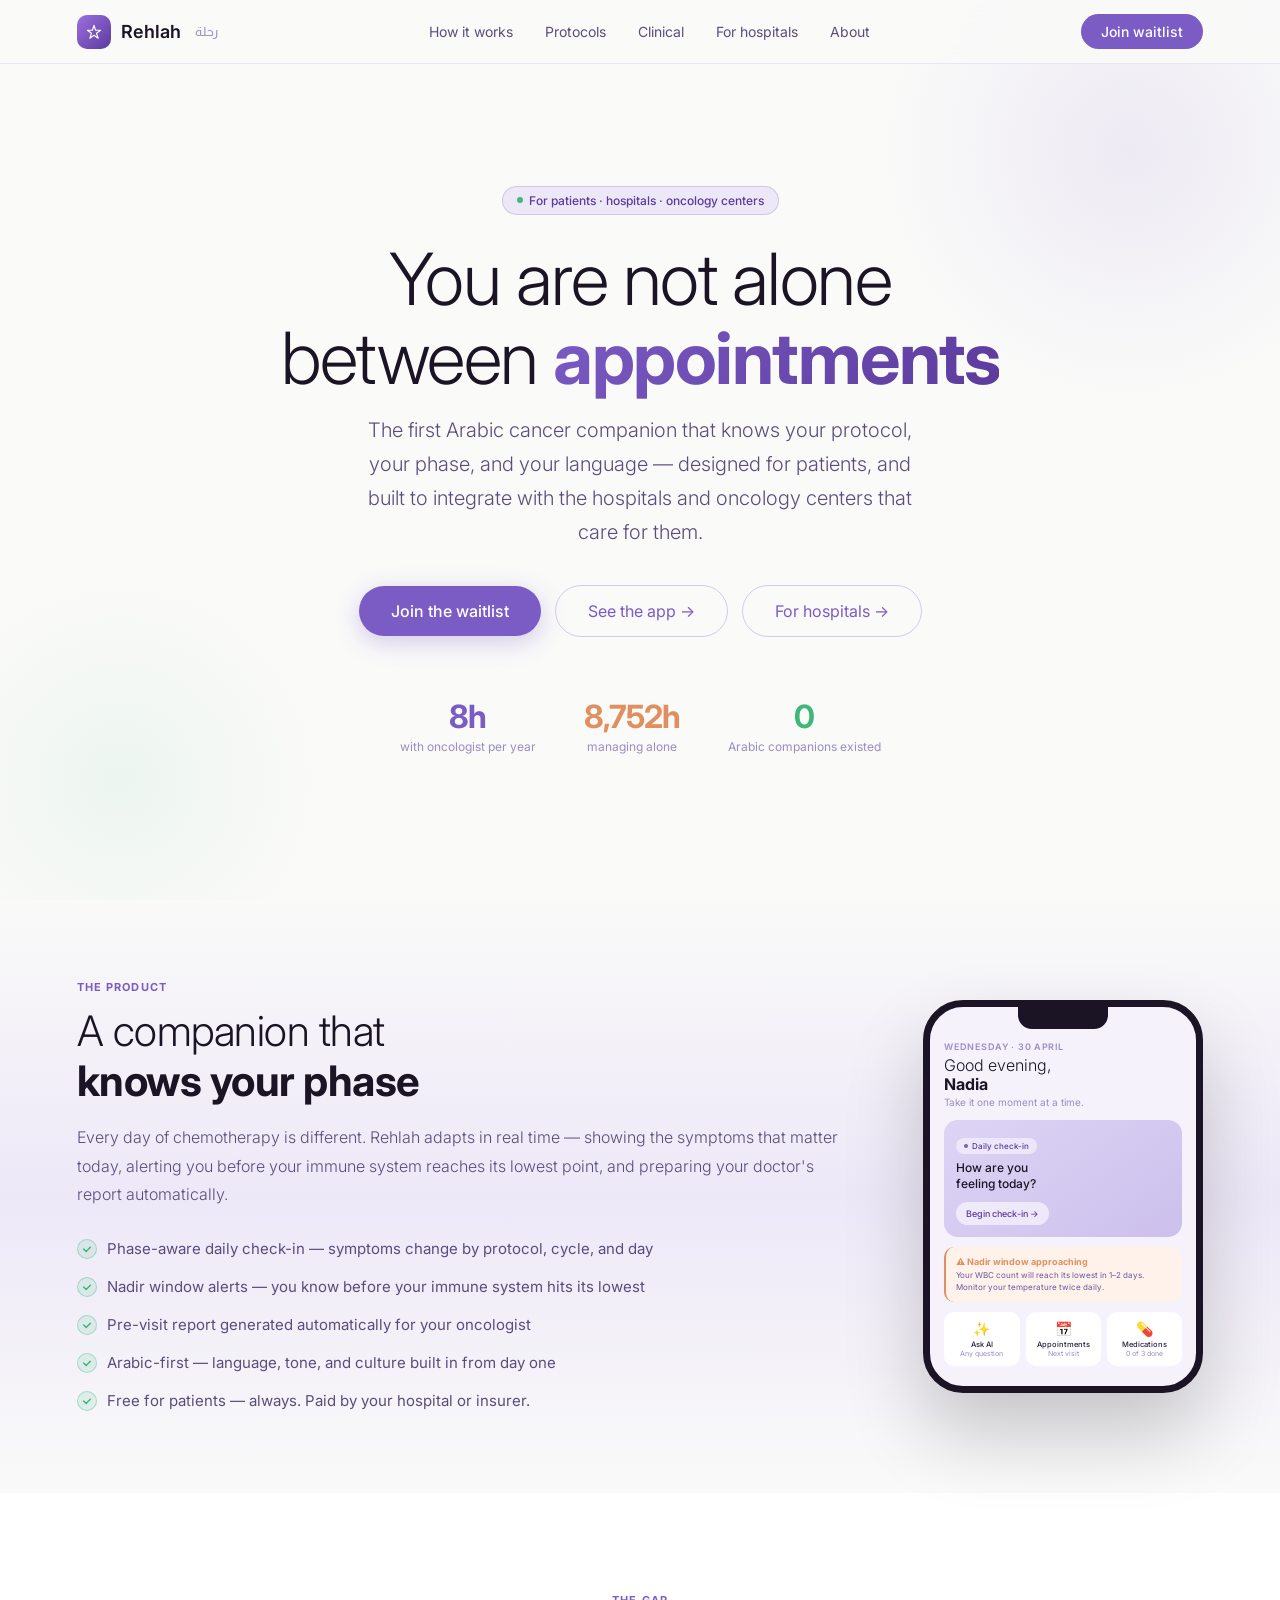
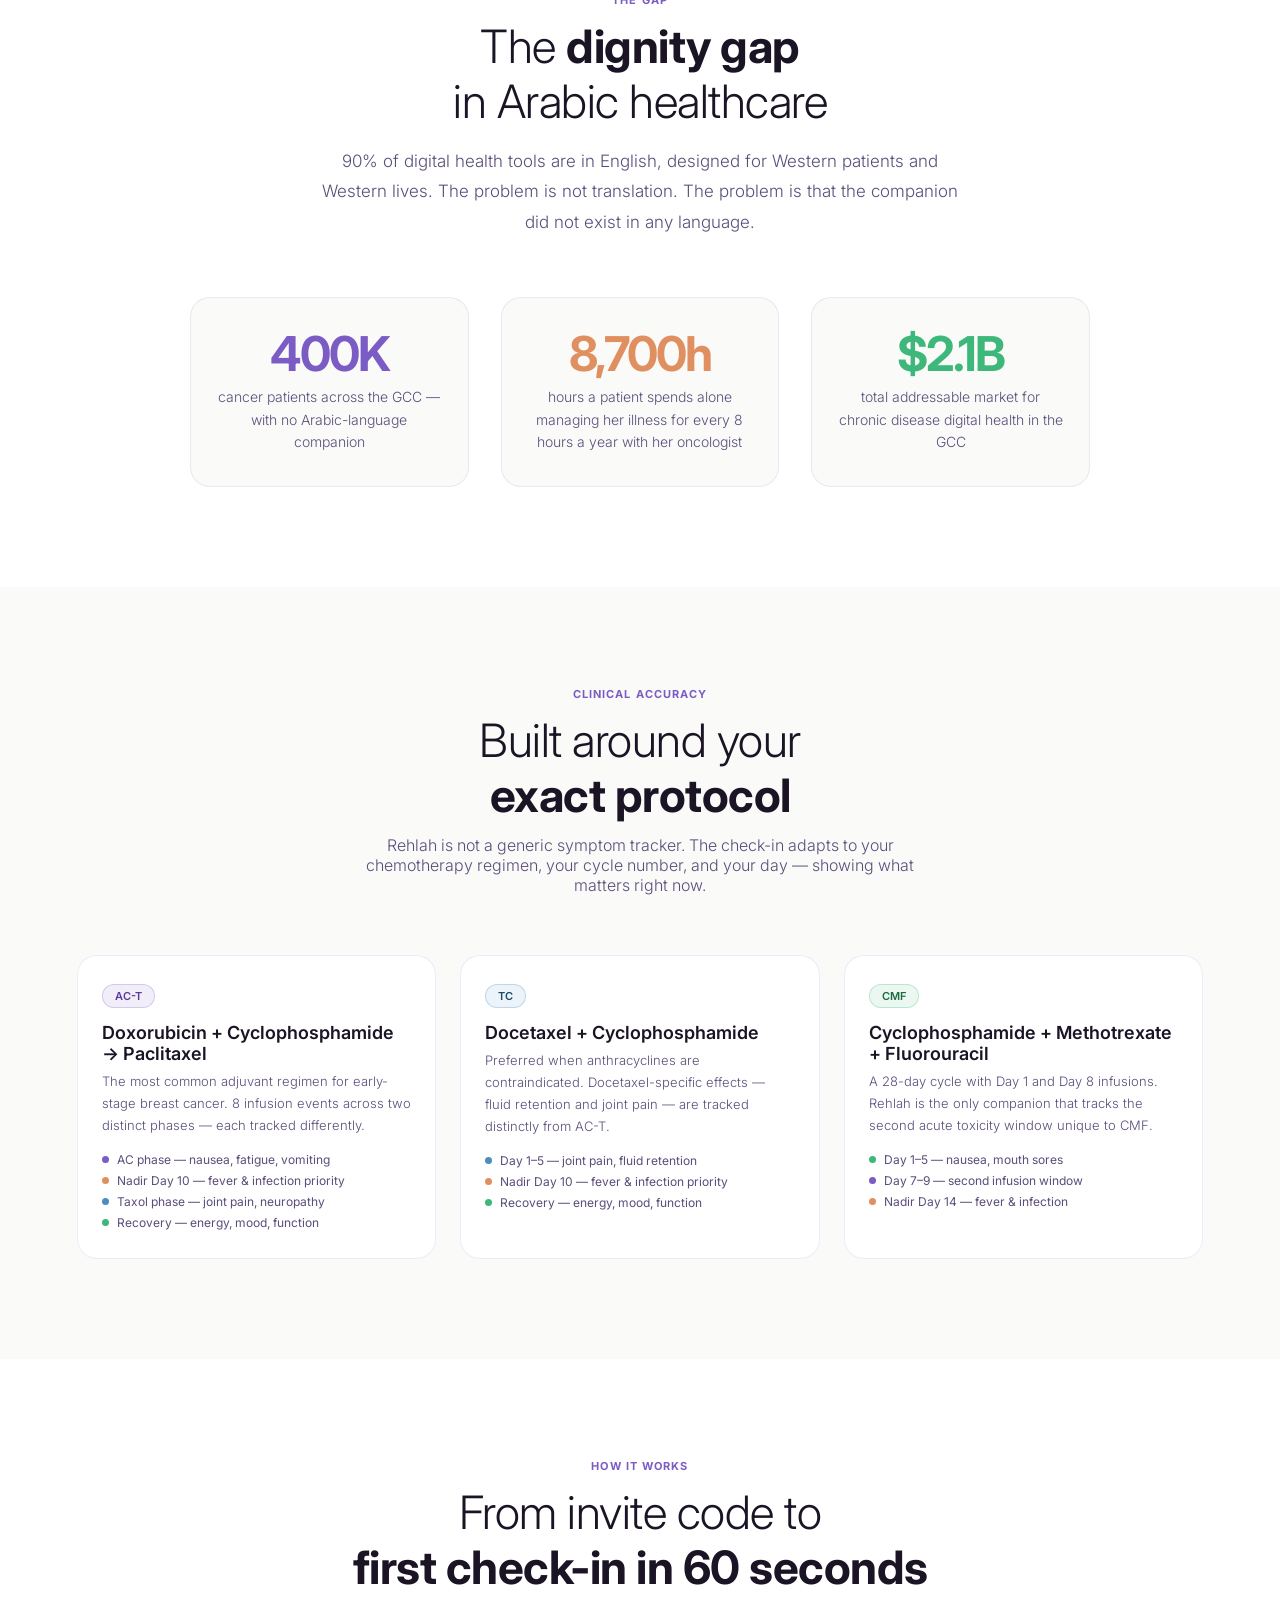
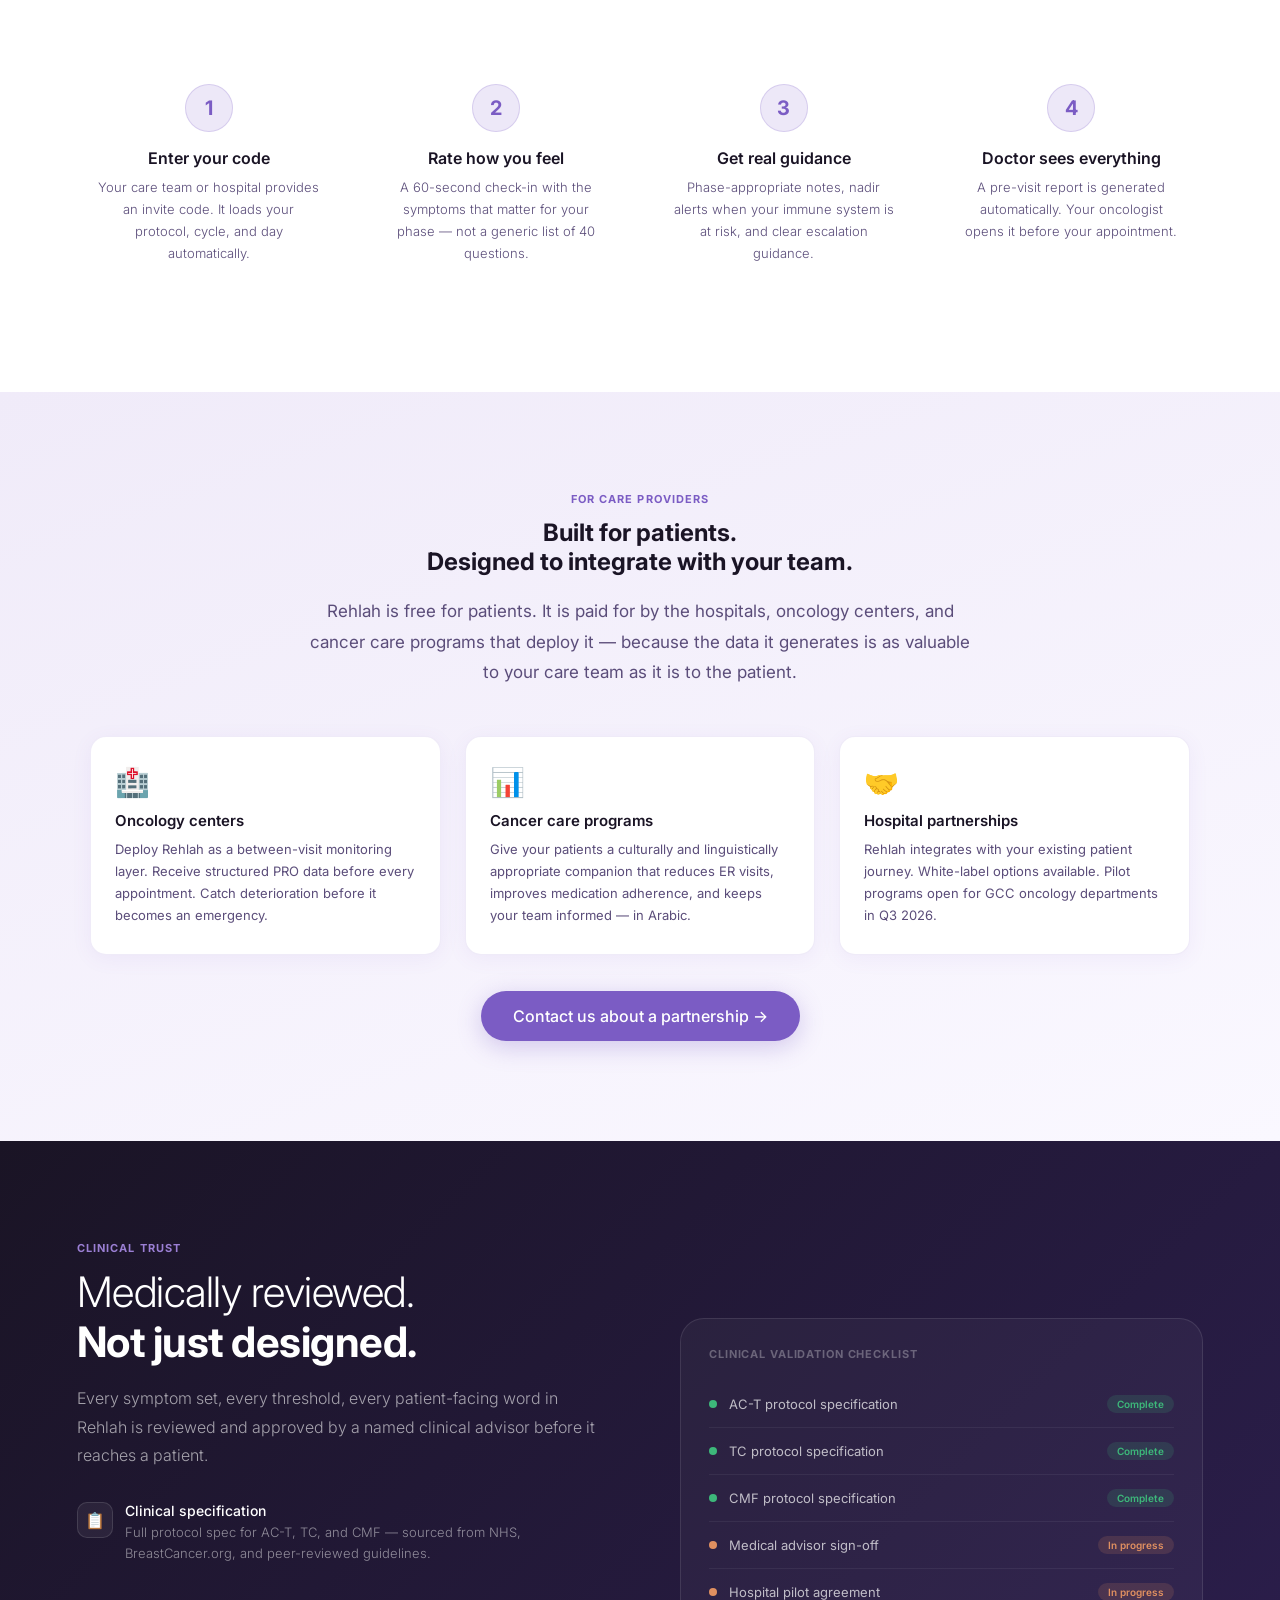
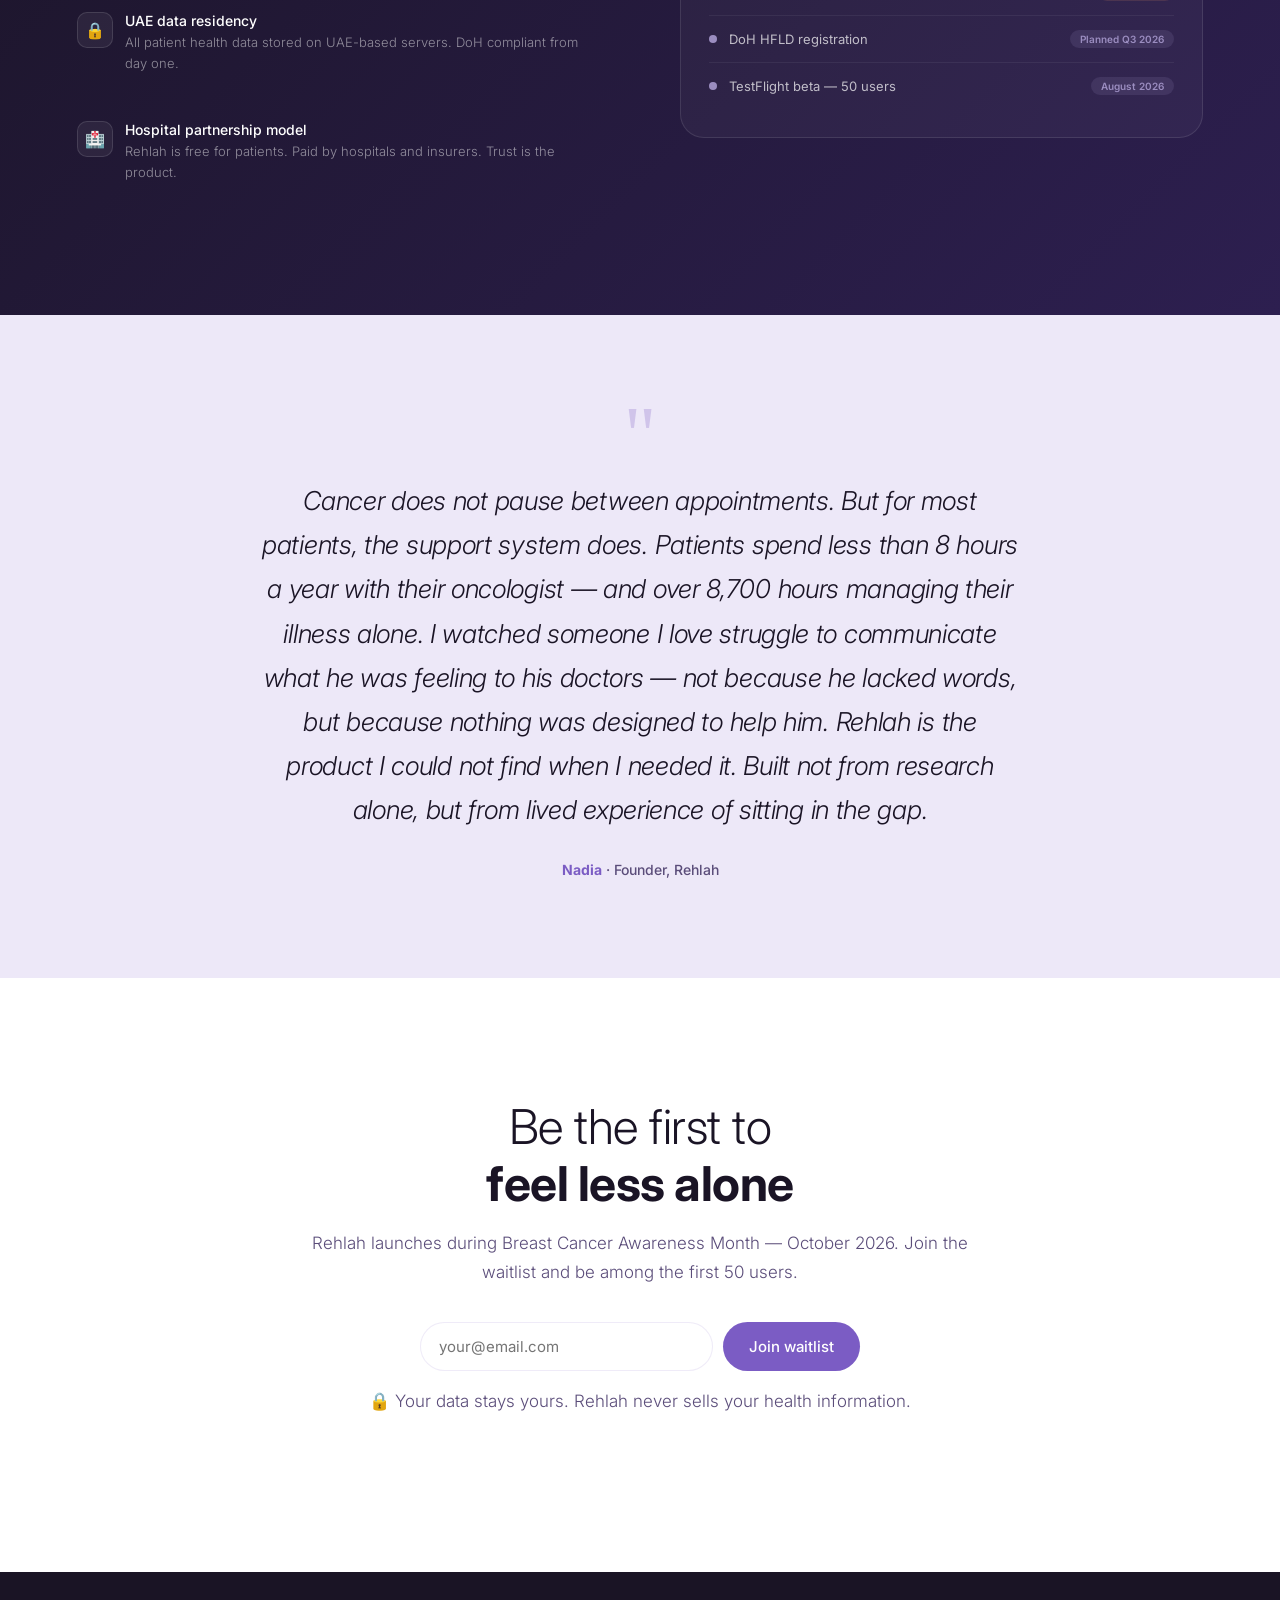
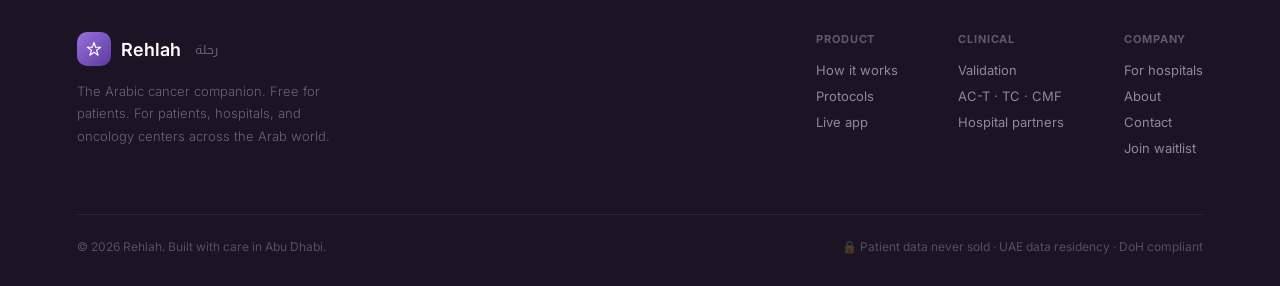
==== commit 1b2f306c: "Replace 'Why' section with 'Hospitals' section" ====
--- a/docs/index.html
+++ b/docs/index.html
@@ -196,11 +196,16 @@
   .nav-links{display:none;}
 }
 
-/* ── WHY SECTION ── */
-.why-section{padding:100px 6%;background:var(--bg);}
-.why-inner{max-width:760px;margin:0 auto;text-align:center;}
-.why-lead{font-size:18px;line-height:1.75;color:var(--t1);margin:28px 0 20px;font-weight:400;}
-.why-body{font-size:16px;line-height:1.8;color:var(--t2);margin-bottom:16px;}
+/* ── HOSPITALS SECTION ── */
+.hospitals-section{padding:100px 6%;background:linear-gradient(160deg,#F0EBF9 0%,#FAF8FF 100%);}
+.hospitals-inner{max-width:1100px;margin:0 auto;text-align:center;}
+.hospitals-lead{font-size:17px;line-height:1.8;color:var(--t2);max-width:680px;margin:20px auto 48px;}
+.hosp-grid{display:grid;grid-template-columns:repeat(3,1fr);gap:24px;text-align:left;}
+.hosp-card{background:#fff;border:0.5px solid var(--brd);border-radius:16px;padding:28px 24px;box-shadow:0 4px 20px rgba(123,92,196,0.07);}
+.hosp-ico{font-size:28px;margin-bottom:12px;}
+.hosp-card h4{font-size:15px;font-weight:600;color:var(--t1);margin-bottom:8px;}
+.hosp-card p{font-size:13px;line-height:1.7;color:var(--t2);}
+@media(max-width:768px){.hosp-grid{grid-template-columns:1fr;}}
 
 </style>
 </head>
@@ -218,6 +223,7 @@
       <a href="#how">How it works</a>
       <a href="#protocols">Protocols</a>
       <a href="#clinical">Clinical</a>
+      <a href="#hospitals">For hospitals</a>
       <a href="#about">About</a>
     </div>
     <a class="nav-cta" href="#waitlist">Join waitlist</a>
@@ -228,12 +234,13 @@
 <section class="hero">
   <div class="hero-orb orb1"></div>
   <div class="hero-orb orb2"></div>
-  <div class="hero-badge"><div class="hero-badge-dot"></div>Built by a cancer survivor · for Arabic-speaking patients</div>
+  <div class="hero-badge"><div class="hero-badge-dot"></div>For patients · hospitals · oncology centers</div>
   <h1>You are not alone<br>between <b>appointments</b></h1>
-  <p class="hero-sub">The first Arabic cancer companion that knows your protocol, your phase, and your language. Built for <b>who you truly are</b>.</p>
+  <p class="hero-sub">The first Arabic cancer companion that knows your protocol, your phase, and your language — designed for patients, and built to integrate with the hospitals and oncology centers that care for them.</p>
   <div class="hero-actions">
     <a class="btn-primary" href="#waitlist">Join the waitlist</a>
-    <a class="btn-secondary" href="https://nadbrahmi.github.io/Rehlah/#/welcome" target="_blank">See the app →</a>
+    <a class="btn-secondary" href="https://nadbrahmi.github.io/Rehlah/app/" target="_blank">See the app →</a>
+    <a class="btn-secondary" href="#hospitals">For hospitals →</a>
   </div>
   <div class="hero-stat">
     <div class="hs"><div class="hs-num col-p">8h</div><div class="hs-lbl">with oncologist per year</div></div>
@@ -298,18 +305,6 @@
   </div>
 </section>
 
-
-<!-- WHY REHLAH EXISTS -->
-<section class="why-section" id="why">
-  <div class="why-inner">
-    <div class="section-tag">Why Rehlah exists</div>
-    <h2>Cancer does not pause<br><b>between appointments</b></h2>
-    <p class="why-lead">Patients spend less than 8 hours a year with their oncologist — and over 8,700 hours managing their illness alone. In those hours, symptoms go untracked. Questions go unasked. Care teams make decisions with incomplete information. And patients navigate one of the most difficult experiences of their lives without any structured support.</p>
-    <p class="why-body">Rehlah was built to close that gap. Not from research alone, but from watching people we care about go through treatment — and noticing what was missing. Not inside the hospital. The clinical care in the GCC is world-class. What was missing was everything in between: the daily check-in no one made, the symptom that went untracked, the question the patient was too afraid to raise.</p>
-    <p class="why-body">Rehlah is present in those gaps. Protocol-aware, phase-sensitive, and designed for the Arabic-speaking patient — in her language, in her culture, at every hour the healthcare system cannot reach her.</p>
-  </div>
-</section>
-
 <!-- PROTOCOLS -->
 <section class="protocols" id="protocols">
   <div class="protocols-inner">
@@ -367,6 +362,33 @@
       <div class="step"><div class="step-num">3</div><h3>Get real guidance</h3><p>Phase-appropriate notes, nadir alerts when your immune system is at risk, and clear escalation guidance.</p></div>
       <div class="step"><div class="step-num">4</div><h3>Doctor sees everything</h3><p>A pre-visit report is generated automatically. Your oncologist opens it before your appointment.</p></div>
     </div>
+  </div>
+</section>
+
+<!-- FOR HOSPITALS -->
+<section class="hospitals-section" id="hospitals">
+  <div class="hospitals-inner">
+    <div class="section-tag">For care providers</div>
+    <h2>Built for patients.<br><b>Designed to integrate with your team.</b></h2>
+    <p class="hospitals-lead">Rehlah is free for patients. It is paid for by the hospitals, oncology centers, and cancer care programs that deploy it — because the data it generates is as valuable to your care team as it is to the patient.</p>
+    <div class="hosp-grid">
+      <div class="hosp-card">
+        <div class="hosp-ico">🏥</div>
+        <h4>Oncology centers</h4>
+        <p>Deploy Rehlah as a between-visit monitoring layer. Receive structured PRO data before every appointment. Catch deterioration before it becomes an emergency.</p>
+      </div>
+      <div class="hosp-card">
+        <div class="hosp-ico">📊</div>
+        <h4>Cancer care programs</h4>
+        <p>Give your patients a culturally and linguistically appropriate companion that reduces ER visits, improves medication adherence, and keeps your team informed — in Arabic.</p>
+      </div>
+      <div class="hosp-card">
+        <div class="hosp-ico">🤝</div>
+        <h4>Hospital partnerships</h4>
+        <p>Rehlah integrates with your existing patient journey. White-label options available. Pilot programs open for GCC oncology departments in Q3 2026.</p>
+      </div>
+    </div>
+    <a class="btn-primary" href="mailto:hello@rehlah.app" style="display:inline-block;margin-top:36px;">Contact us about a partnership →</a>
   </div>
 </section>
 
@@ -400,8 +422,8 @@
 <section class="quote-section">
   <div class="quote-inner">
     <div class="q-mark">"</div>
-    <blockquote>I watched someone I love struggle to communicate what he was feeling to his doctors — not because he lacked words, but because nothing was designed to help him. The system never asked between visits. Rehlah is the product I could not find when I needed it.</blockquote>
-    <div class="q-attr"><b>Nadia</b> · CEO and Co-Founder</div>
+    <blockquote>Cancer does not pause between appointments. But for most patients, the support system does. Patients spend less than 8 hours a year with their oncologist — and over 8,700 hours managing their illness alone. I watched someone I love struggle to communicate what he was feeling to his doctors — not because he lacked words, but because nothing was designed to help him. Rehlah is the product I could not find when I needed it. Built not from research alone, but from lived experience of sitting in the gap.</blockquote>
+    <div class="q-attr"><b>Nadia</b> · Founder, Rehlah</div>
   </div>
 </section>
 
@@ -428,14 +450,14 @@
           <span class="nav-logo-text" style="color:#fff;">Rehlah</span>
           <span class="nav-logo-ar" style="color:rgba(255,255,255,0.35);">رحلة</span>
         </a>
-        <p>The Arabic cancer companion. Free for patients. Built by a survivor, for survivors.</p>
+        <p>The Arabic cancer companion. Free for patients. For patients, hospitals, and oncology centers across the Arab world.</p>
       </div>
       <div class="footer-links">
         <div class="fl-col">
           <h4>Product</h4>
           <a href="#product">How it works</a>
           <a href="#protocols">Protocols</a>
-          <a href="https://nadbrahmi.github.io/Rehlah/#/welcome" target="_blank">Live app</a>
+          <a href="https://nadbrahmi.github.io/Rehlah/app/" target="_blank">Live app</a>
         </div>
         <div class="fl-col">
           <h4>Clinical</h4>
@@ -445,7 +467,8 @@
         </div>
         <div class="fl-col">
           <h4>Company</h4>
-          <a href="#about">About</a>
+          <a href="#hospitals">For hospitals</a>
+      <a href="#about">About</a>
           <a href="mailto:hello@rehlah.app">Contact</a>
           <a href="#waitlist">Join waitlist</a>
         </div>
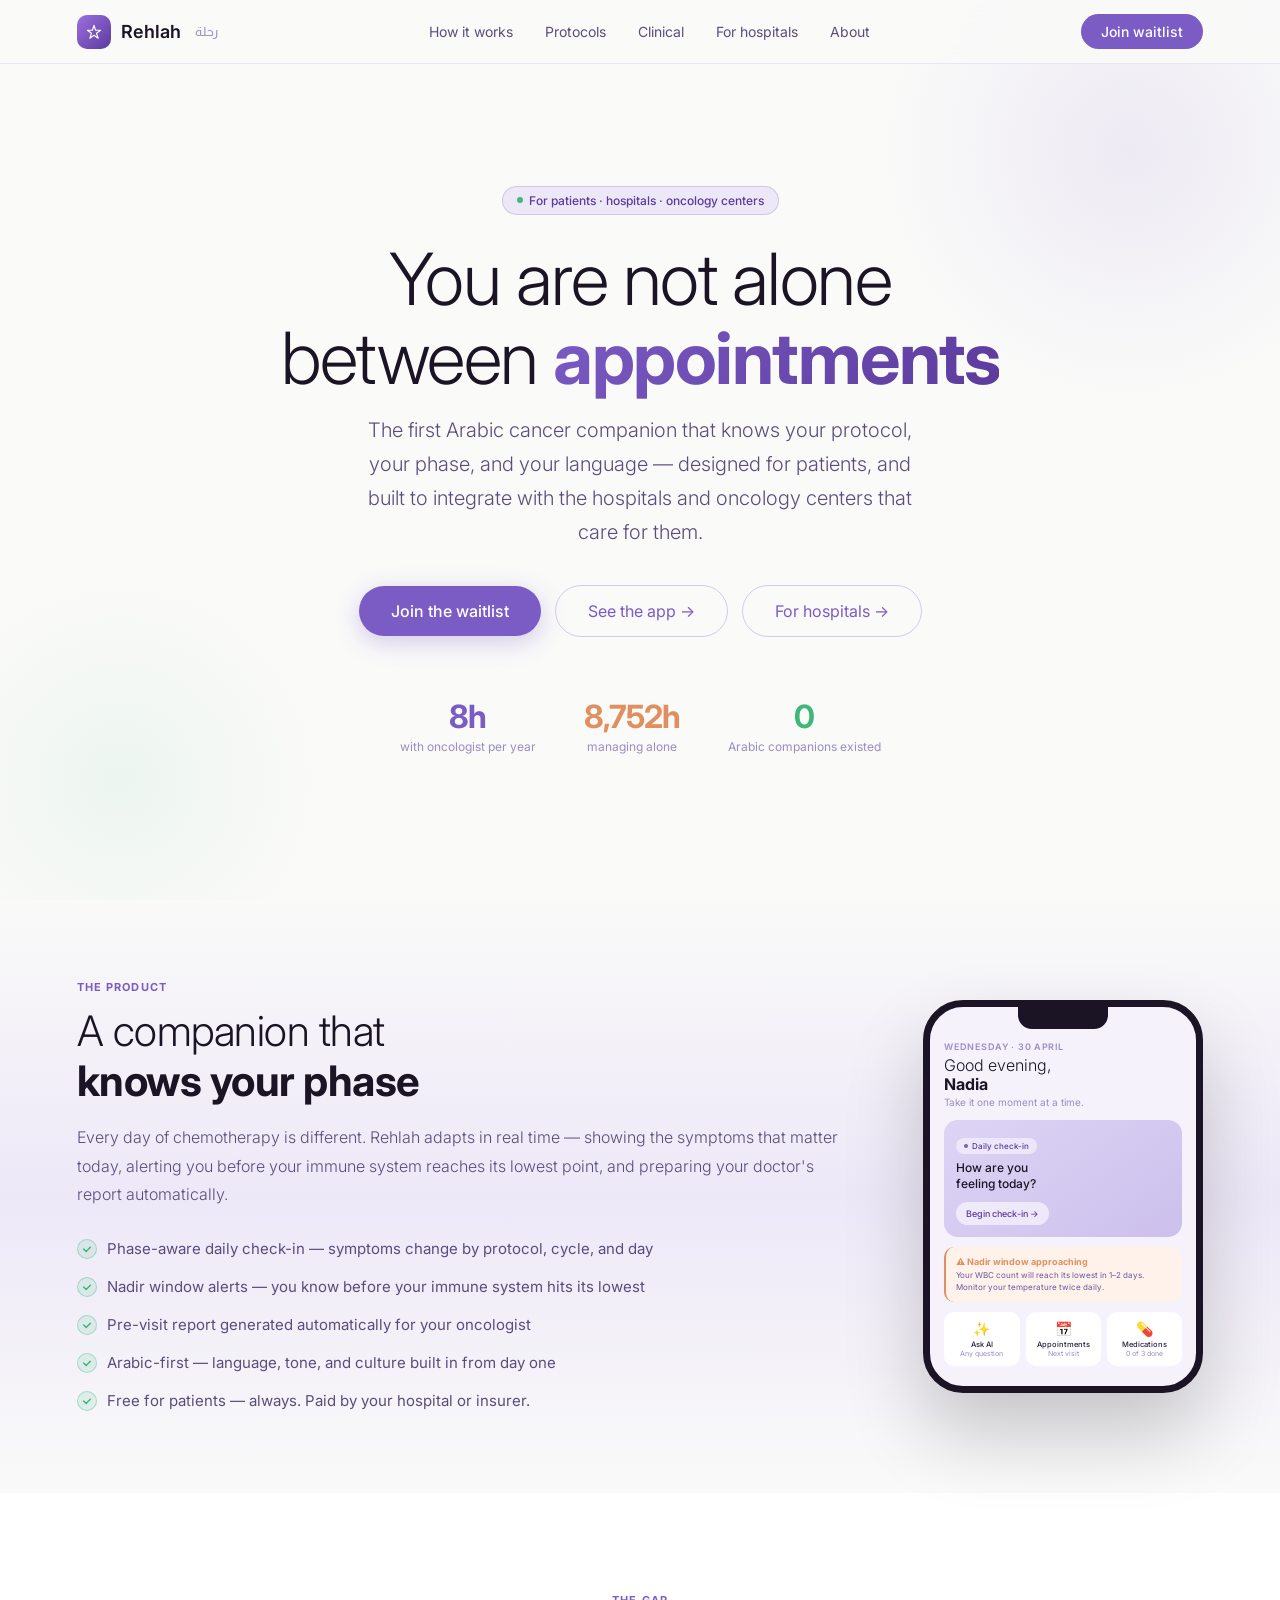
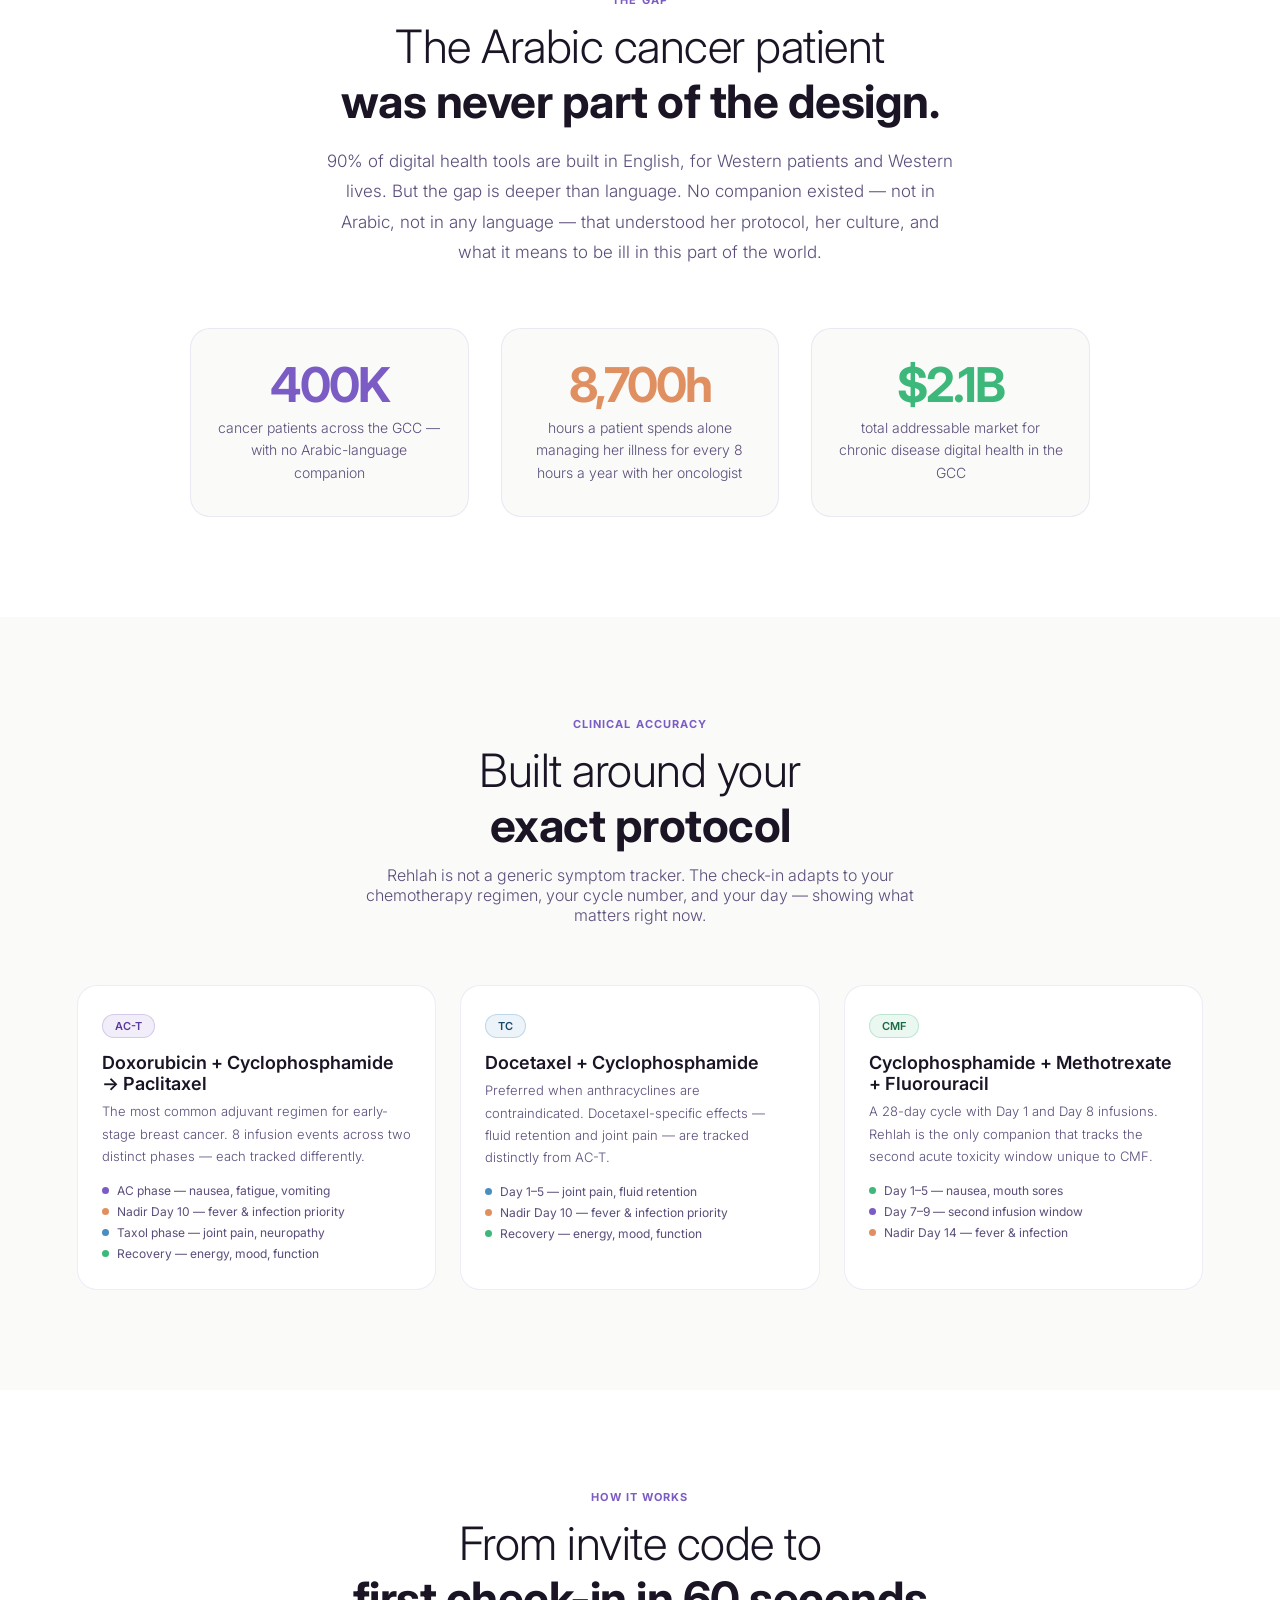
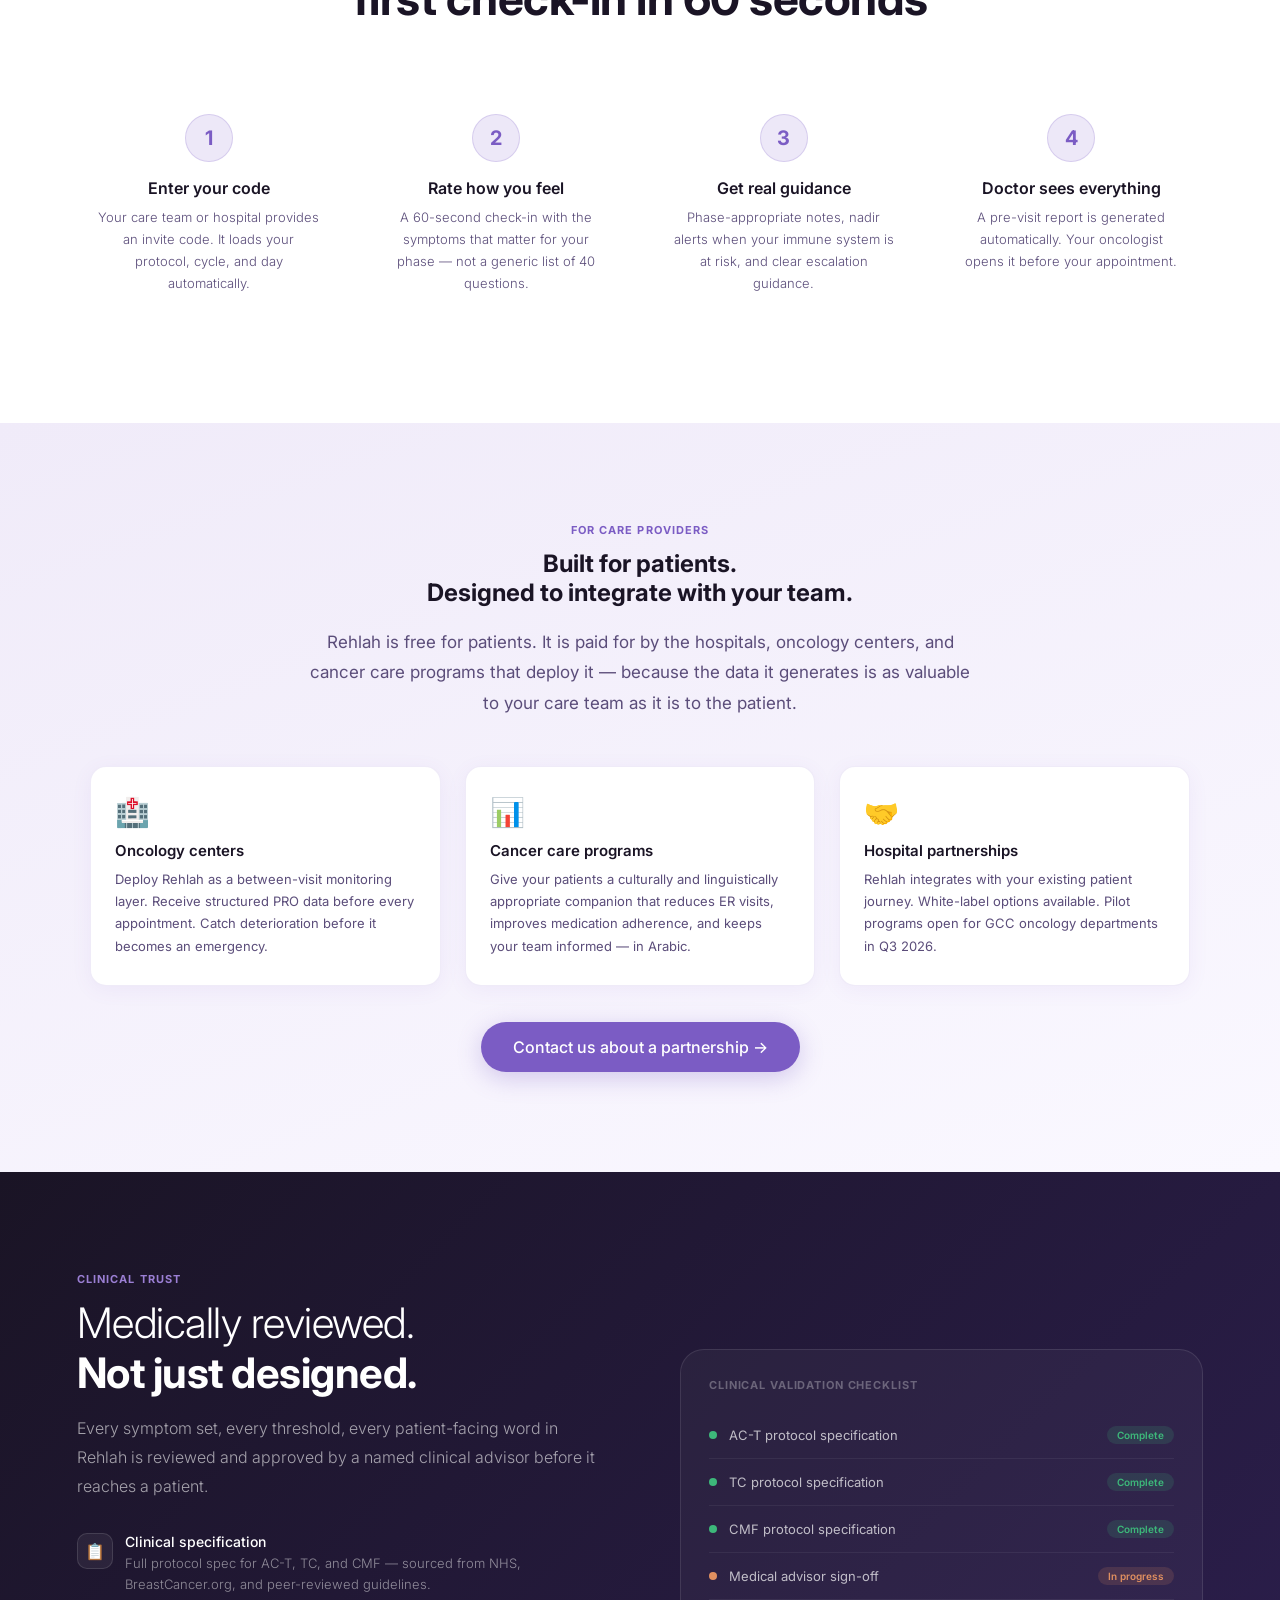
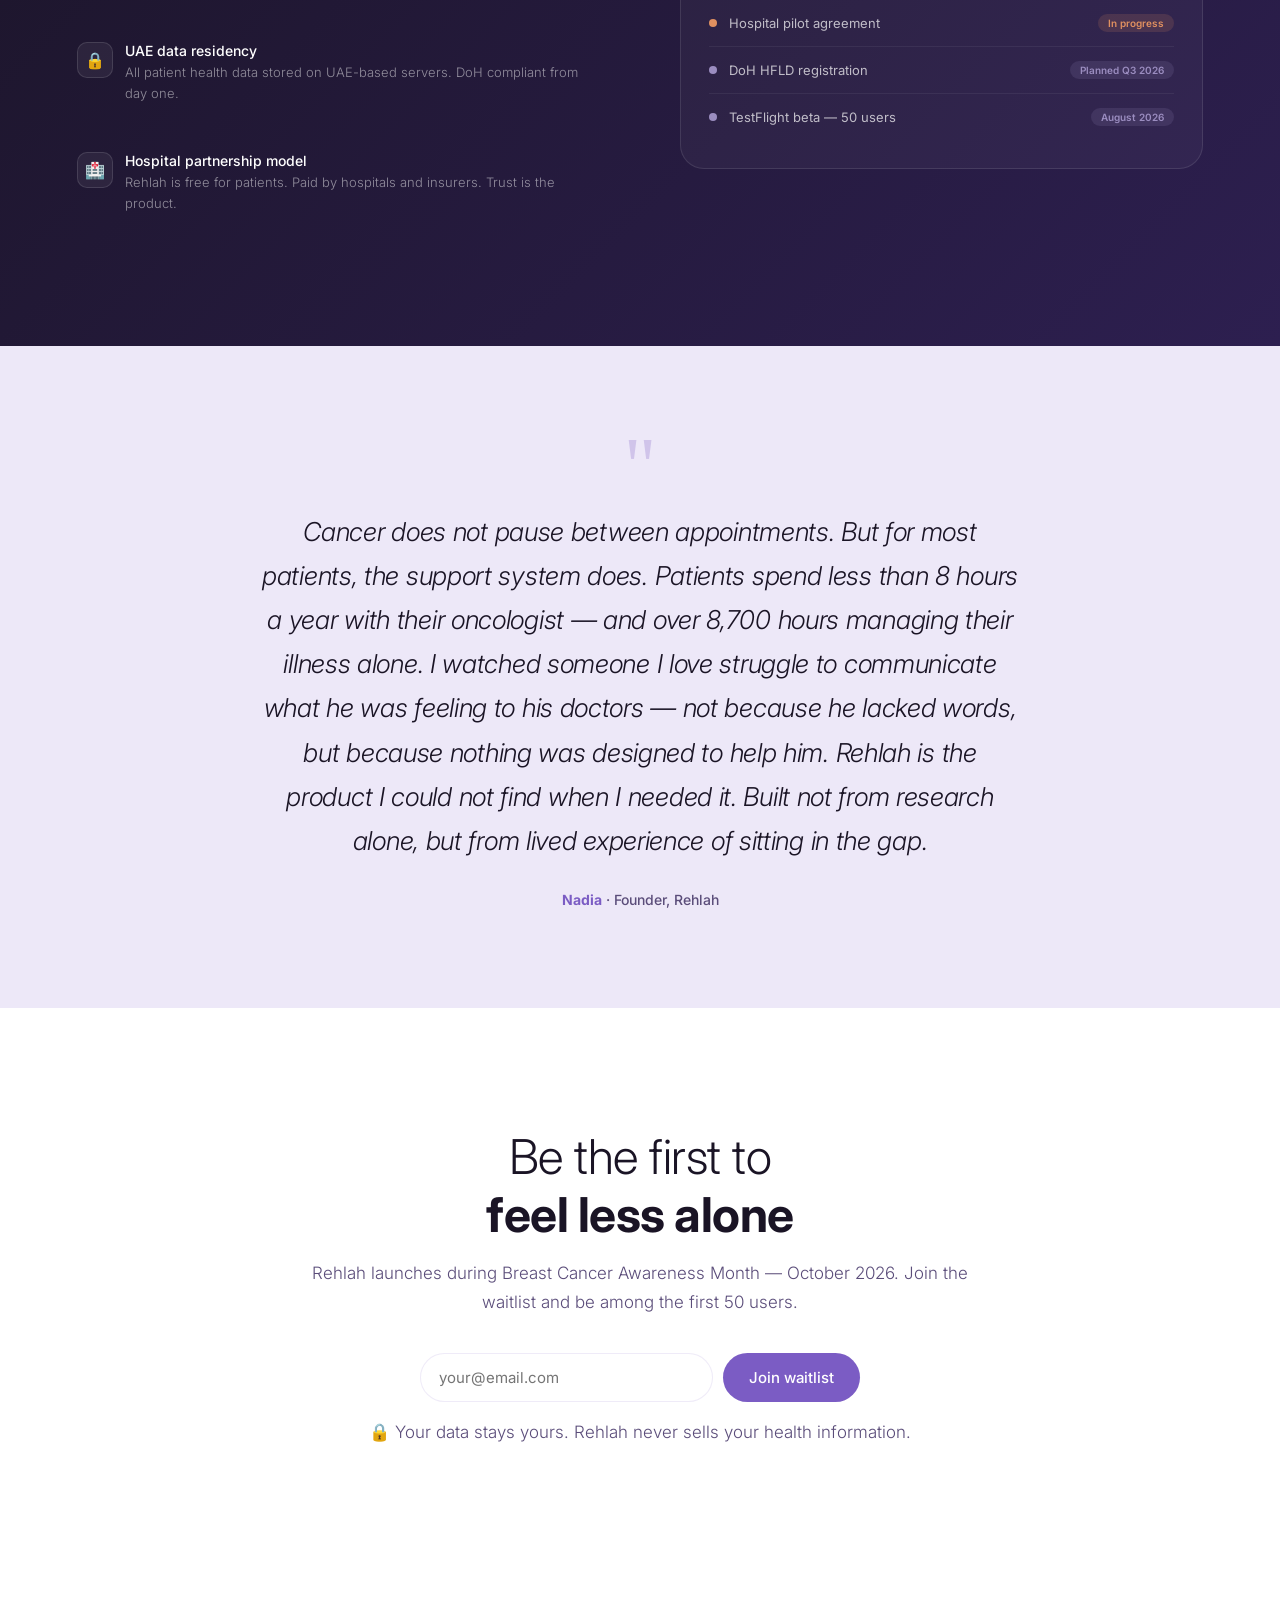
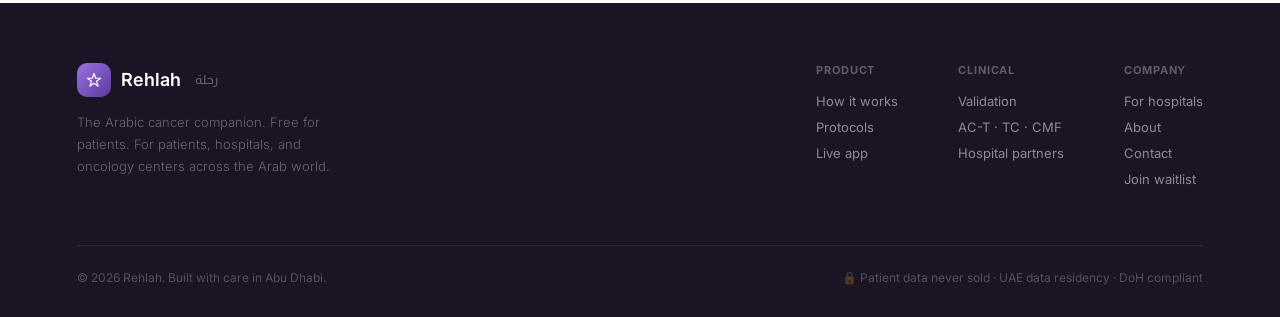
==== commit 2cb65958: "Revise problem section for clarity and impact" ====
--- a/docs/index.html
+++ b/docs/index.html
@@ -295,8 +295,8 @@
 <section class="problem">
   <div class="problem-inner">
     <div class="section-tag">The gap</div>
-    <h2>The <b>dignity gap</b><br>in Arabic healthcare</h2>
-    <p>90% of digital health tools are in English, designed for Western patients and Western lives. The problem is not translation. The problem is that the companion did not exist in any language.</p>
+    <h2>The Arabic cancer patient<br><b>was never part of the design.</b></h2>
+    <p>90% of digital health tools are built in English, for Western patients and Western lives. But the gap is deeper than language. No companion existed — not in Arabic, not in any language — that understood her protocol, her culture, and what it means to be ill in this part of the world.</p>
     <div class="stat-row">
       <div class="stat-card"><div class="stat-num col-p">400K</div><div class="stat-lbl">cancer patients across the GCC — with no Arabic-language companion</div></div>
       <div class="stat-card"><div class="stat-num col-n">8,700h</div><div class="stat-lbl">hours a patient spends alone managing her illness for every 8 hours a year with her oncologist</div></div>
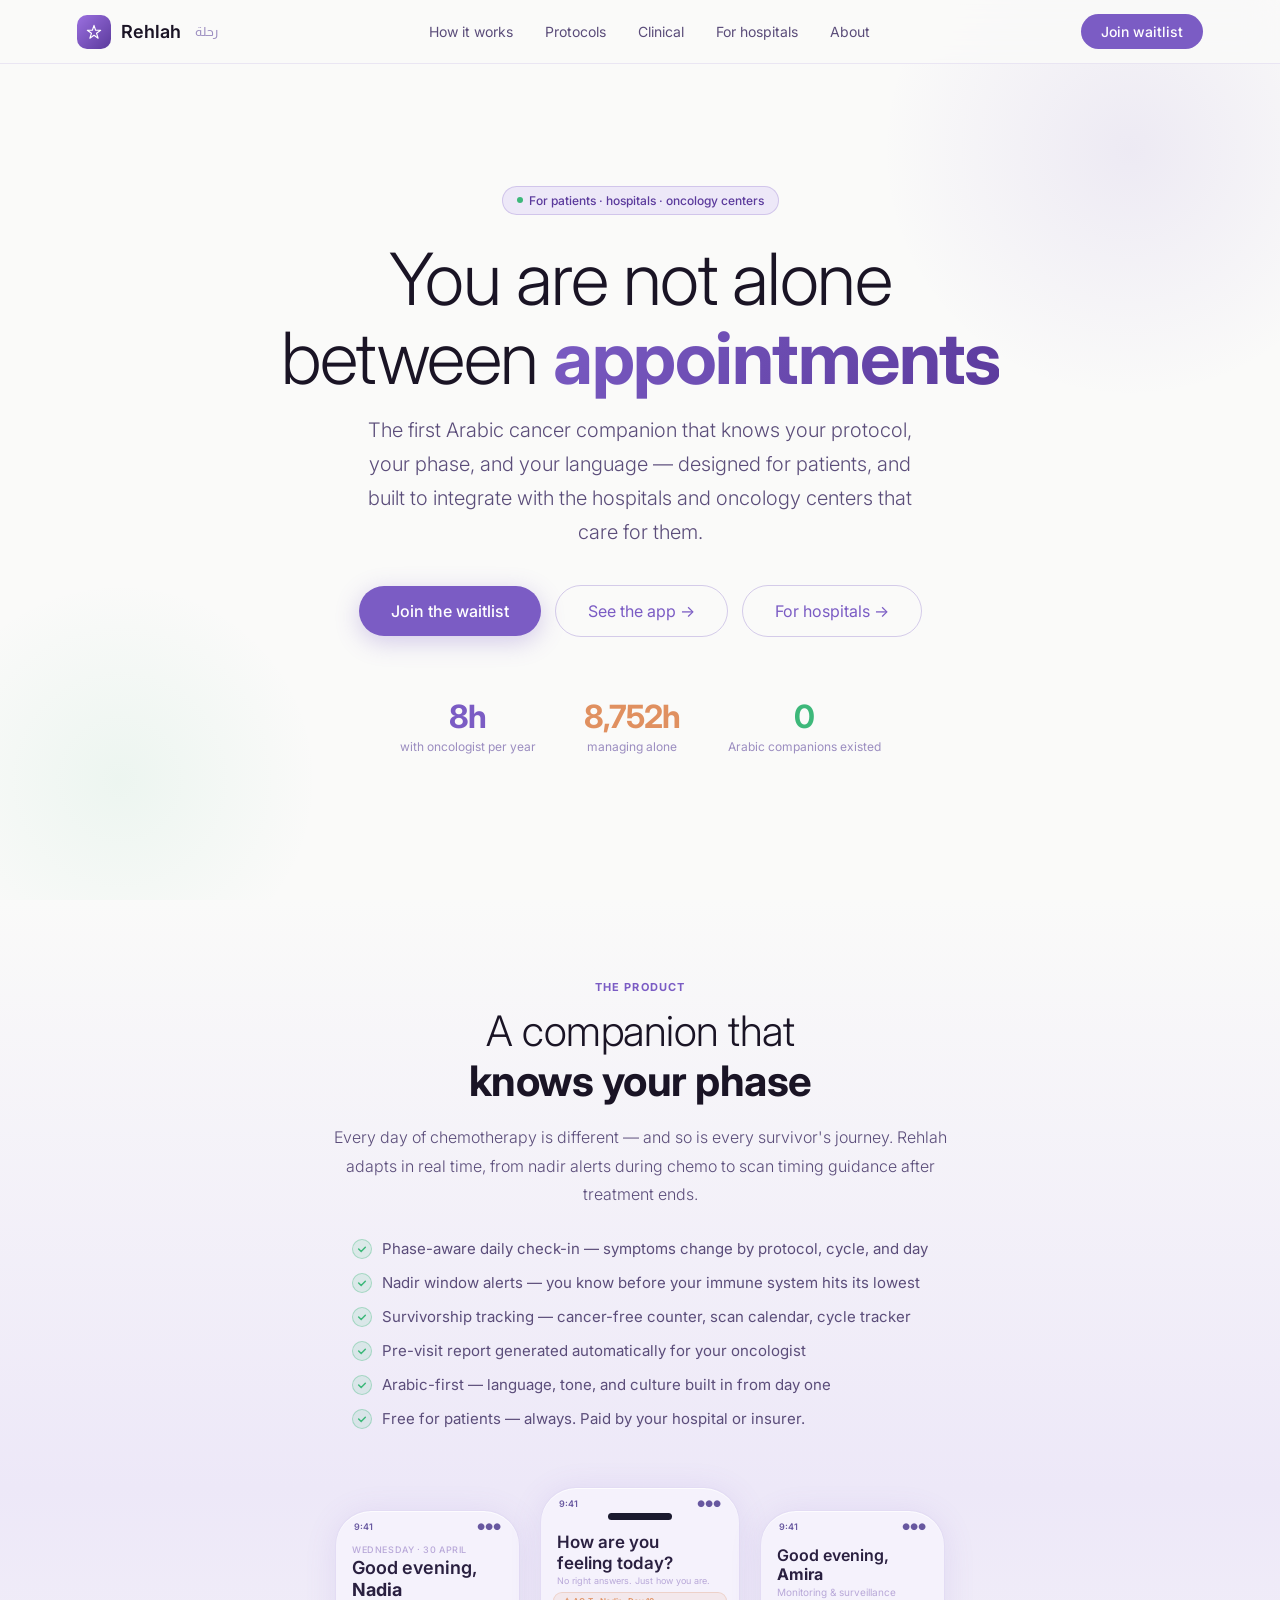
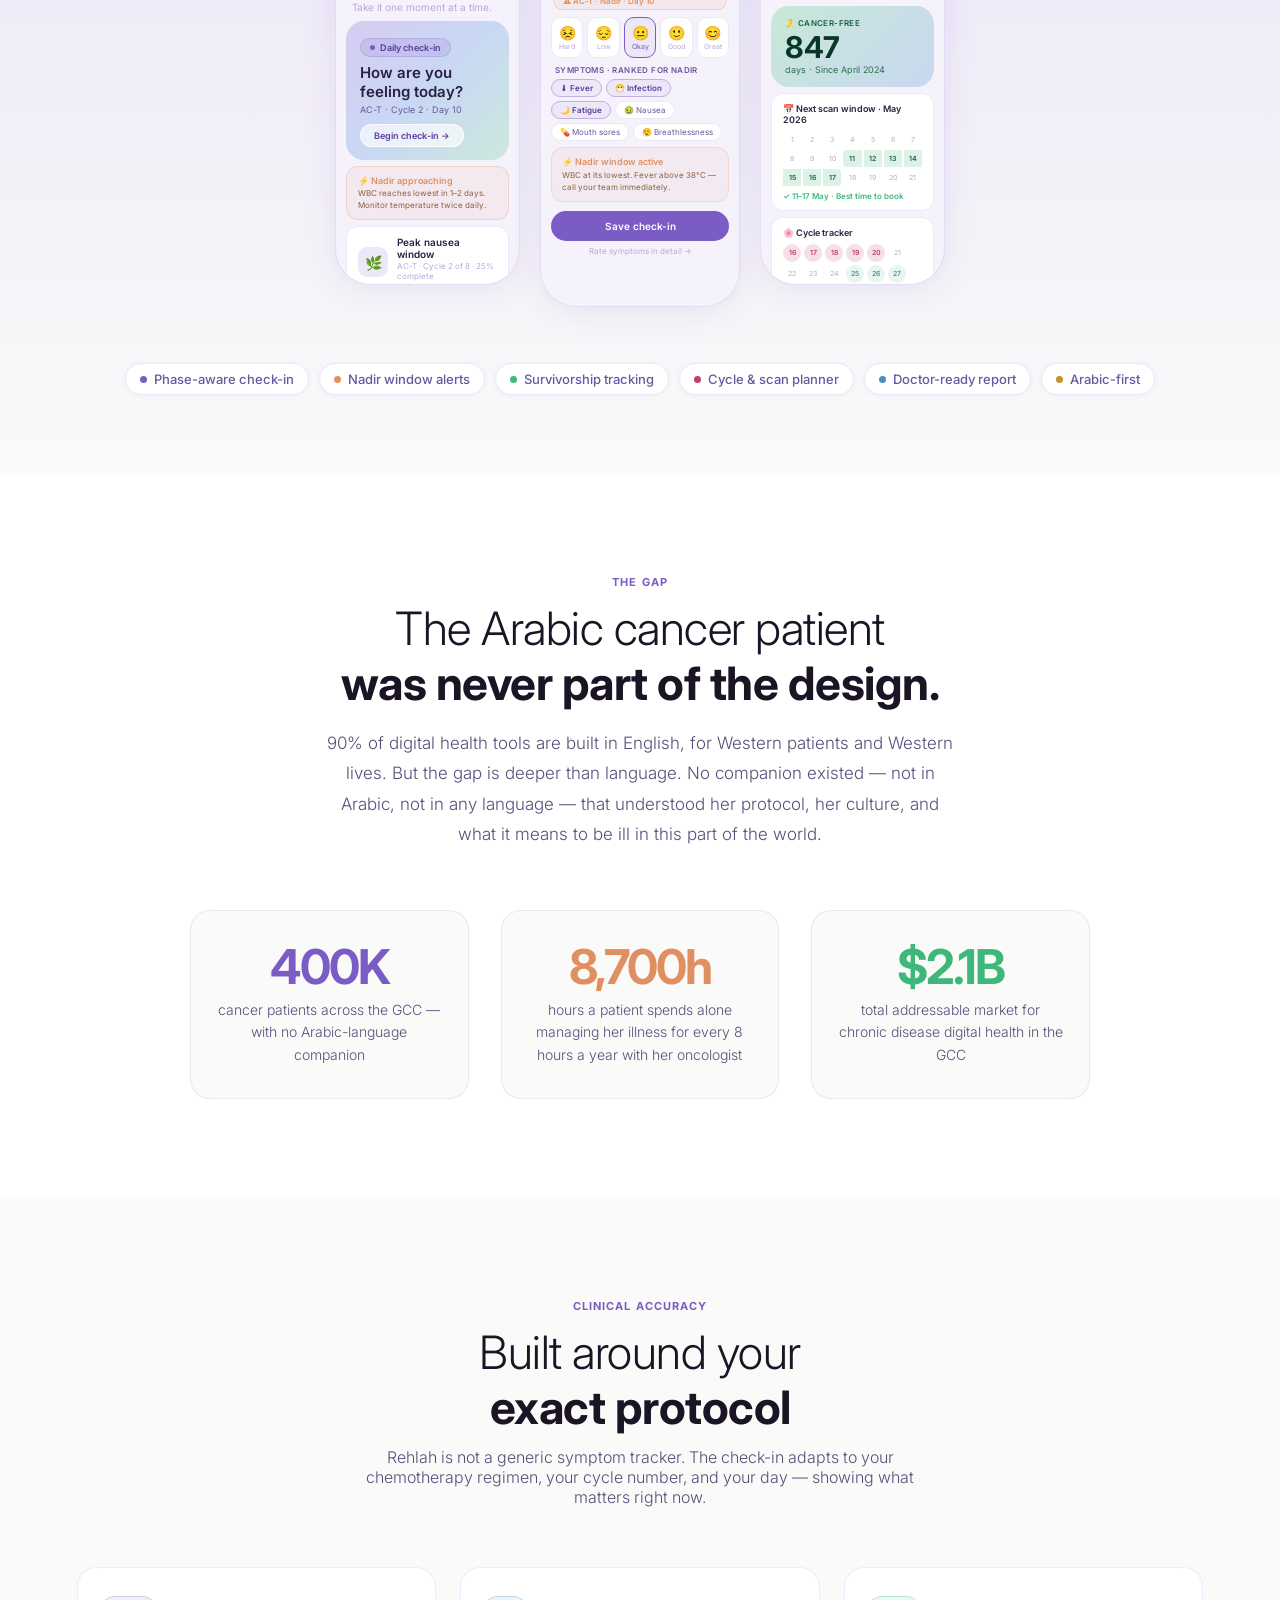
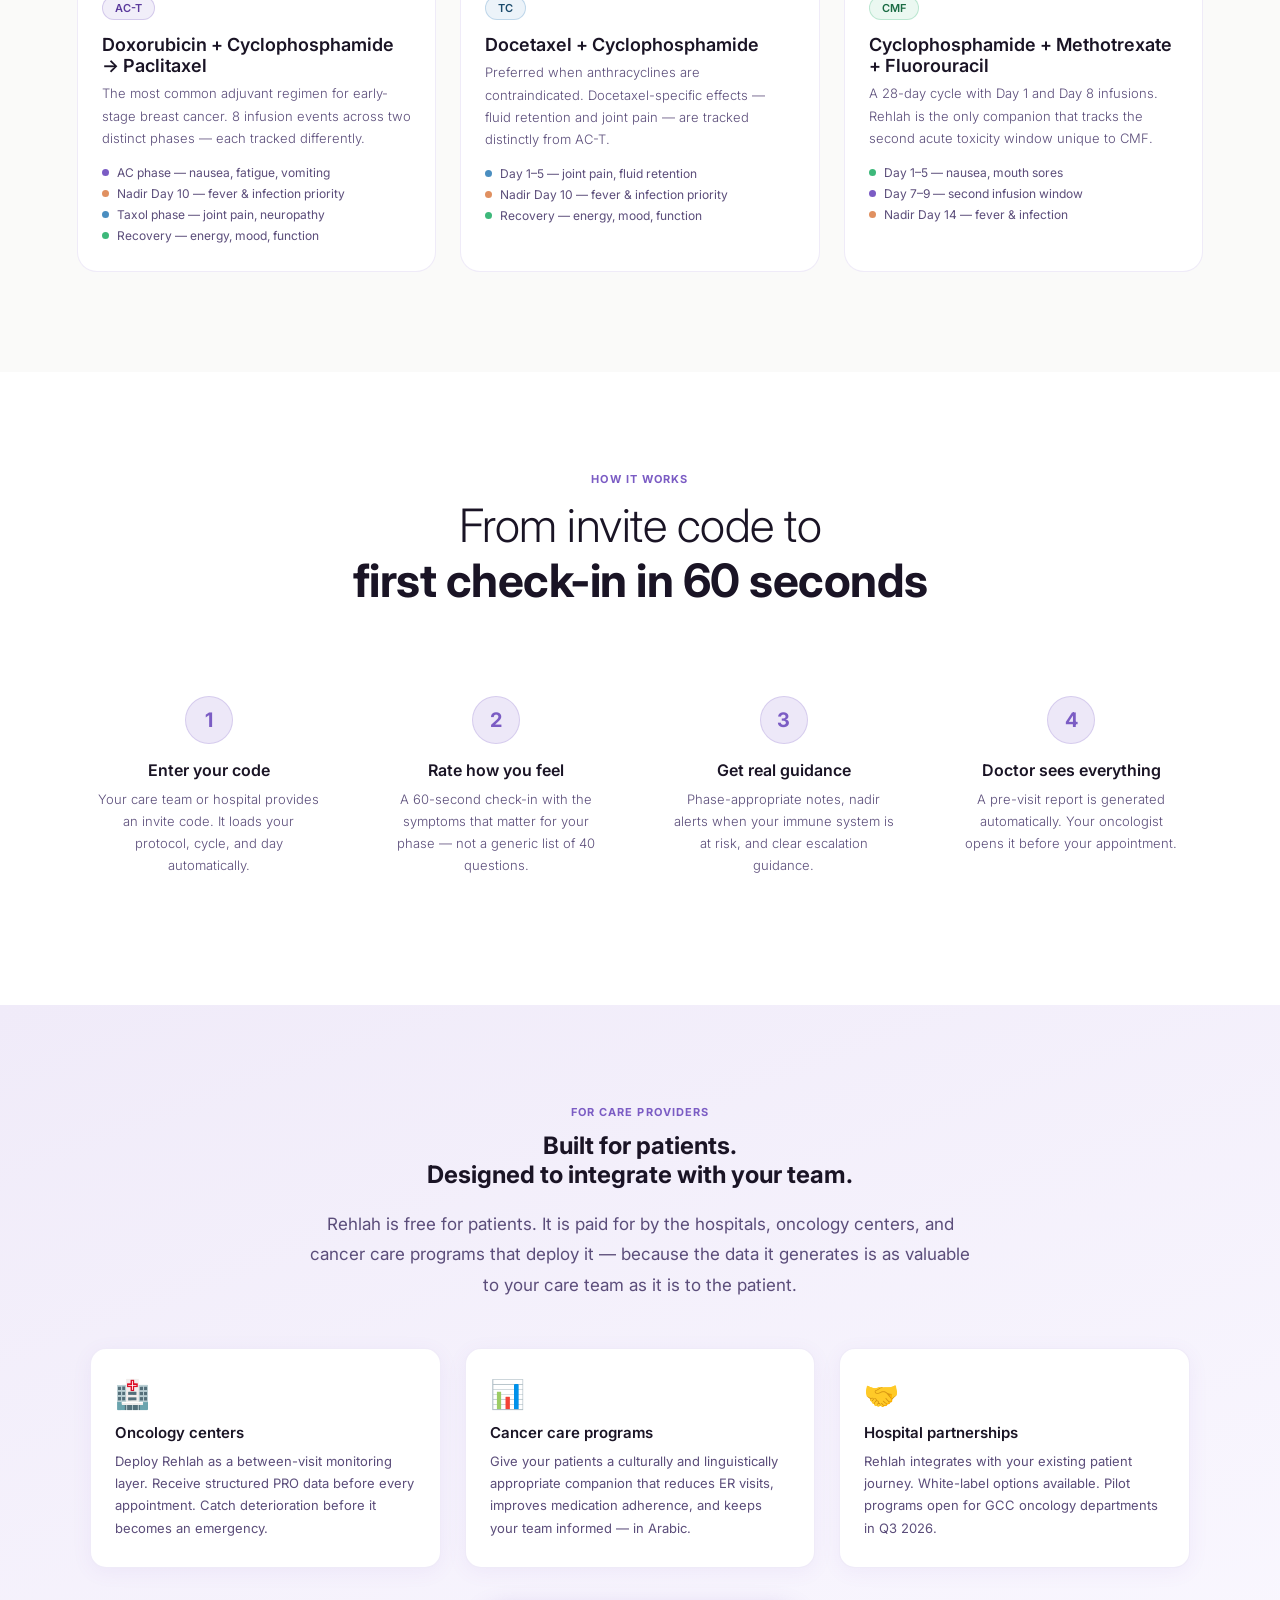
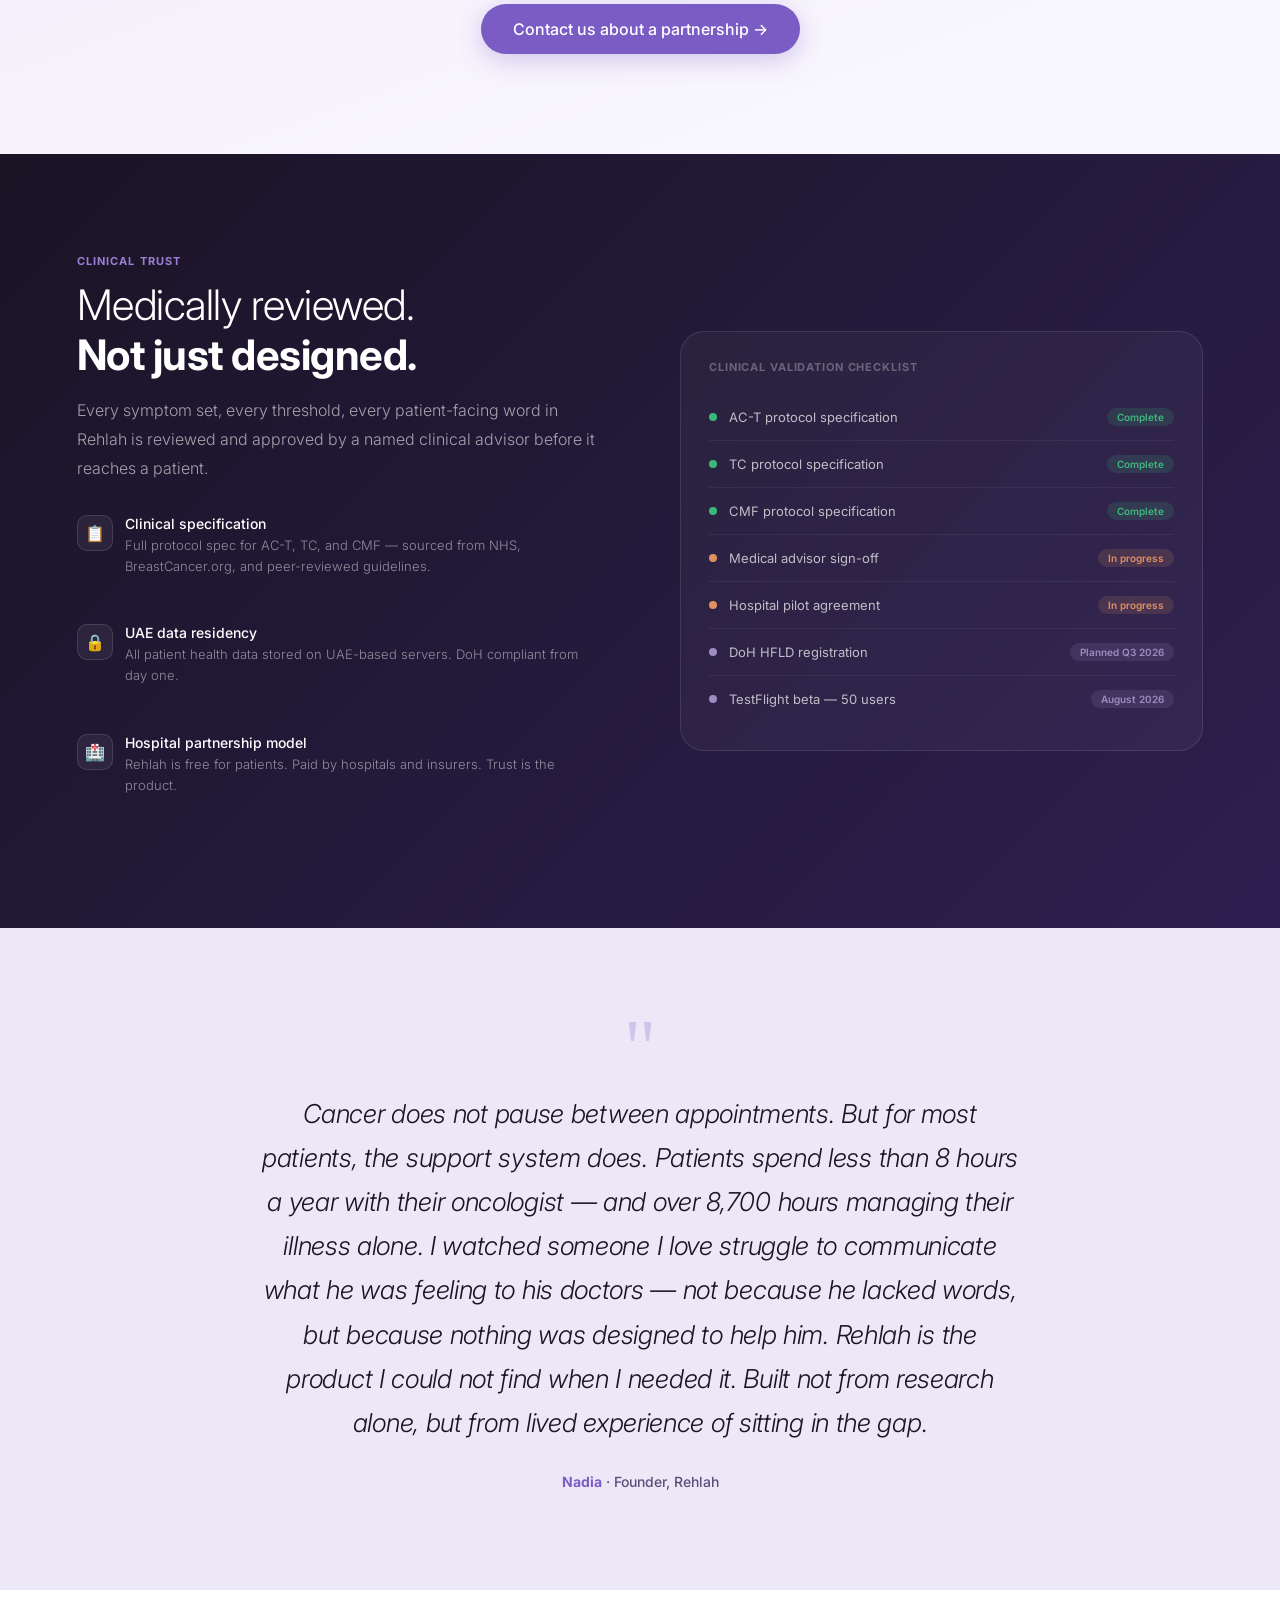
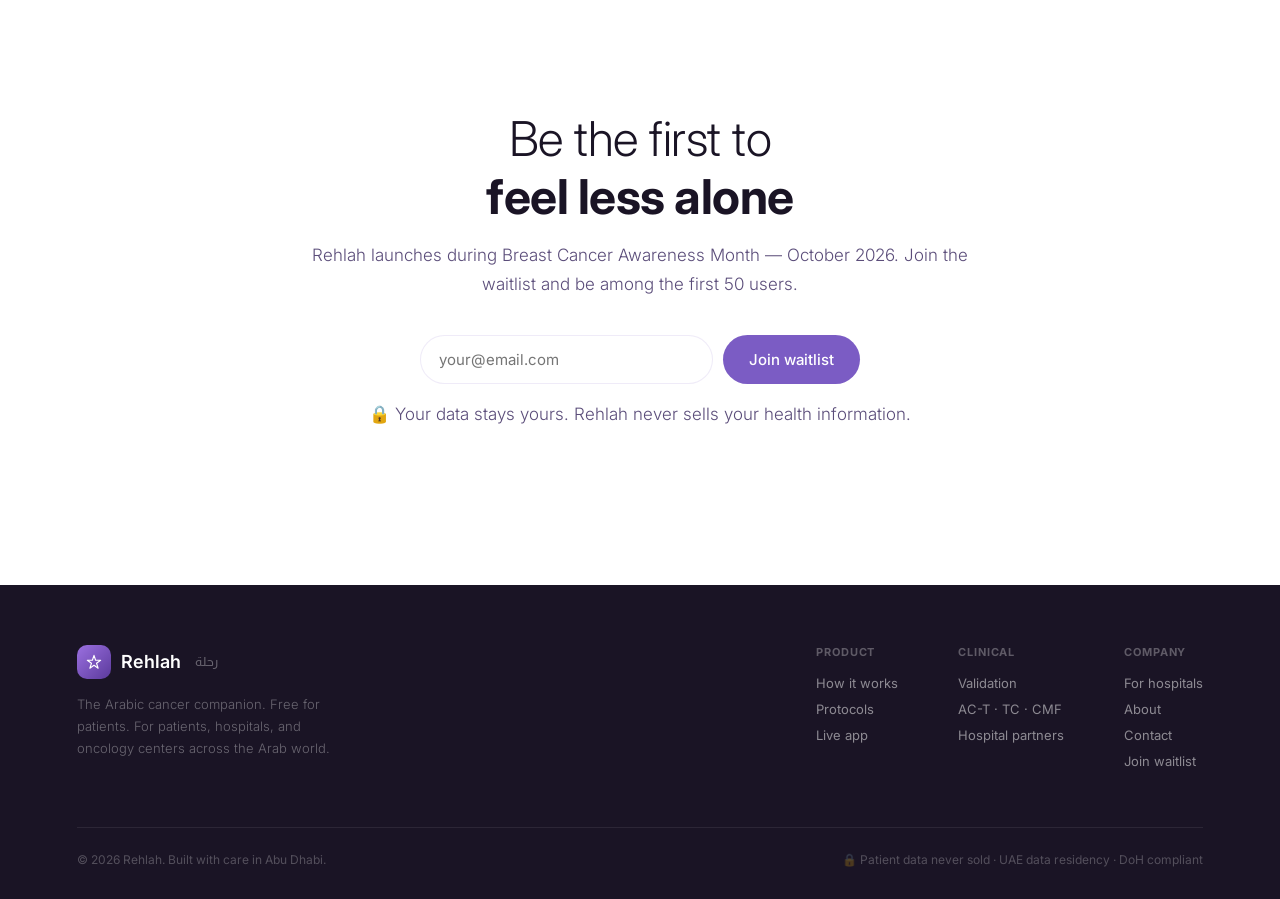
==== commit 941a6834: "Update marketing page: 3-screen product illustration" ====
--- a/docs/index.html
+++ b/docs/index.html
@@ -55,37 +55,99 @@
 
 /* ── PHONE MOCKUP ── */
 .mockup-section{padding:80px 6%;background:linear-gradient(180deg,var(--bg) 0%,var(--pl) 50%,var(--bg) 100%);}
-.mockup-inner{max-width:1200px;margin:0 auto;display:flex;align-items:center;gap:80px;}
-.mockup-copy{flex:1;}
+.mockup-inner{max-width:1200px;margin:0 auto;display:flex;flex-direction:column;align-items:center;gap:56px;}
+.mockup-copy{text-align:center;max-width:640px;}
 .mockup-copy .section-tag{font-size:11px;font-weight:700;letter-spacing:0.1em;text-transform:uppercase;color:var(--p);margin-bottom:12px;}
 .mockup-copy h2{font-size:clamp(28px,4vw,42px);font-weight:300;color:var(--t1);line-height:1.2;letter-spacing:-0.5px;margin-bottom:16px;}
 .mockup-copy h2 b{font-weight:700;}
 .mockup-copy p{font-size:16px;color:var(--t2);font-weight:300;line-height:1.8;margin-bottom:28px;}
-.feat-list{list-style:none;display:flex;flex-direction:column;gap:14px;}
+.feat-list{list-style:none;display:flex;flex-direction:column;gap:10px;text-align:left;display:inline-flex;}
 .feat-list li{display:flex;align-items:flex-start;gap:10px;font-size:15px;color:var(--t2);line-height:1.6;}
 .feat-check{width:20px;height:20px;border-radius:50%;background:rgba(61,184,122,0.12);border:1.5px solid rgba(61,184,122,0.35);display:flex;align-items:center;justify-content:center;flex-shrink:0;margin-top:2px;}
 .feat-check svg{width:10px;height:10px;}
-.phone-wrap{flex-shrink:0;position:relative;}
-.phone{width:280px;background:#F5F2FC;border-radius:40px;border:7px solid #1A1425;overflow:hidden;box-shadow:0 40px 80px rgba(0,0,0,0.20),0 0 0 1px rgba(255,255,255,0.1);position:relative;}
-.phone-notch{width:90px;height:22px;background:#1A1425;border-radius:0 0 14px 14px;margin:0 auto;}
-.phone-screen{padding:12px 14px 20px;}
-.ps-date{font-size:9px;font-weight:600;letter-spacing:0.08em;text-transform:uppercase;color:#9B8DC0;margin-bottom:4px;}
-.ps-greet{font-size:16px;font-weight:300;color:#1A1425;line-height:1.2;margin-bottom:2px;}
-.ps-greet b{font-weight:700;}
-.ps-sub{font-size:10px;color:#9B8DC0;margin-bottom:12px;}
-.ps-hero{background:linear-gradient(145deg,#DDD4F5,#CCC0EC);border-radius:14px;padding:12px;margin-bottom:10px;}
-.ps-pill{display:inline-flex;align-items:center;gap:4px;background:rgba(255,255,255,0.5);border-radius:20px;padding:3px 8px;font-size:8px;font-weight:500;color:#5B3A9C;margin-bottom:6px;}
-.ps-pill-dot{width:4px;height:4px;border-radius:50%;background:#7B5CC4;}
-.ps-q{font-size:12px;font-weight:500;color:#1A1425;line-height:1.3;margin-bottom:10px;}
-.ps-cta{display:inline-flex;align-items:center;gap:4px;background:rgba(255,255,255,0.6);color:#5B3A9C;font-size:9px;font-weight:500;padding:6px 10px;border-radius:20px;}
-.ps-nadir{background:#FEF2EA;border-left:2px solid #E09060;border-radius:10px;padding:9px 10px;margin-bottom:10px;}
-.ps-nadir-t{font-size:9px;font-weight:700;color:#E09060;margin-bottom:2px;}
-.ps-nadir-s{font-size:8px;color:#6858A0;line-height:1.5;}
-.ps-grid{display:grid;grid-template-columns:1fr 1fr 1fr;gap:6px;}
-.ps-card{background:#fff;border-radius:10px;padding:8px;text-align:center;}
-.ps-card-ico{font-size:14px;margin-bottom:3px;}
-.ps-card-lbl{font-size:7.5px;font-weight:500;color:#2A2040;}
-.ps-card-sub{font-size:7px;color:#9B8DC0;}
+
+/* ── 3-phone illustration ── */
+.phones-wrap{display:flex;gap:20px;align-items:flex-end;justify-content:center;flex-wrap:wrap;}
+.ph{border-radius:36px;overflow:hidden;background:#F5F2FC;border:1.5px solid rgba(123,92,196,0.15);box-shadow:0 4px 32px rgba(123,92,196,0.12),0 1px 0 rgba(255,255,255,0.8) inset;display:flex;flex-direction:column;flex-shrink:0;}
+.ph.tall{width:200px;height:420px;}
+.ph.mid{width:185px;height:375px;margin-bottom:22px;}
+.ph-status{display:flex;justify-content:space-between;padding:10px 18px 0;font-size:9px;font-weight:600;color:#6858A0;}
+.ph-notch{width:64px;height:7px;background:#1a1a2e;border-radius:3.5px;margin:4px auto 8px;}
+.ph-date{font-size:9px;color:#B8A8D8;padding:0 16px;letter-spacing:0.6px;text-transform:uppercase;font-weight:500;}
+.ph-greet{font-size:18px;font-weight:600;color:#2A2040;padding:2px 16px 0;line-height:1.2;}
+.ph-sub{font-size:10px;color:#B8A8D8;padding:1px 16px 8px;}
+.ph-hero{margin:0 10px;border-radius:18px;padding:13px 14px;background:linear-gradient(135deg,#D8CCF2 0%,#C8D8F4 50%,#CCE8DC 100%);}
+.ph-pill{display:inline-flex;align-items:center;gap:5px;background:rgba(123,92,196,0.14);border:0.5px solid rgba(123,92,196,0.2);border-radius:20px;padding:3px 9px;font-size:9px;color:#5B3A9C;font-weight:600;margin-bottom:7px;}
+.ph-pill-dot{width:5px;height:5px;border-radius:50%;background:#7B5CC4;display:inline-block;}
+.ph-hero-title{font-size:15px;font-weight:600;color:#2A2040;line-height:1.25;}
+.ph-hero-sub{font-size:9px;color:#6858A0;margin-top:2px;}
+.ph-hero-btn{display:inline-block;margin-top:9px;background:rgba(255,255,255,0.65);border:0.5px solid rgba(255,255,255,0.8);border-radius:20px;padding:5px 13px;font-size:9px;font-weight:600;color:#5B3A9C;}
+.ph-alert{margin:6px 10px 0;border-radius:12px;padding:8px 11px;background:rgba(224,144,96,0.09);border:0.5px solid rgba(224,144,96,0.25);}
+.ph-alert-t{font-size:9px;font-weight:600;color:#E09060;}
+.ph-alert-b{font-size:8px;color:#8A6040;line-height:1.5;margin-top:1px;}
+.ph-phase{margin:6px 10px 0;border-radius:12px;padding:9px 11px;background:#fff;border:0.5px solid #EDE8F8;display:flex;align-items:center;gap:9px;}
+.ph-phase-ico{width:30px;height:30px;border-radius:9px;background:#EDE8F8;display:flex;align-items:center;justify-content:center;font-size:14px;flex-shrink:0;}
+.ph-phase-title{font-size:10px;font-weight:600;color:#2A2040;}
+.ph-phase-sub{font-size:8px;color:#B8A8D8;margin-top:1px;}
+.ph-progress{height:3px;background:#EDE8F8;border-radius:2px;margin-top:5px;overflow:hidden;}
+.ph-progress-fill{height:100%;background:#7B5CC4;border-radius:2px;}
+.ph-nav{display:flex;justify-content:space-around;padding:8px 0 6px;border-top:0.5px solid #EDE8F8;margin-top:auto;}
+.ph-nav-item{display:flex;flex-direction:column;align-items:center;gap:2px;font-size:7px;color:#B8A8D8;}
+.ph-nav-item.active{color:#7B5CC4;}
+.ph-nav-ico{width:20px;height:20px;border-radius:10px;background:#EDE8F8;}
+.ph-nav-ico.active{background:#7B5CC4;}
+.ph-nav-plus{width:24px;height:24px;border-radius:12px;background:#7B5CC4;display:flex;align-items:center;justify-content:center;color:#fff;font-size:16px;font-weight:300;line-height:1;}
+/* checkin */
+.ph-checkin-hd{padding:4px 16px 6px;}
+.ph-checkin-t{font-size:17px;font-weight:600;color:#2A2040;line-height:1.2;}
+.ph-checkin-s{font-size:9px;color:#B8A8D8;margin-top:2px;}
+.ph-phase-pill{display:inline-flex;align-items:center;gap:4px;margin:0 12px 7px;background:rgba(224,144,96,0.1);border:0.5px solid rgba(224,144,96,0.25);border-radius:20px;padding:3px 9px;font-size:8px;color:#E09060;font-weight:600;}
+.ph-mood-row{display:flex;gap:4px;padding:0 10px;margin-bottom:7px;}
+.ph-mood{flex:1;border-radius:10px;padding:6px 2px;text-align:center;border:0.5px solid #EDE8F8;background:#fff;}
+.ph-mood.sel{border-color:#7B5CC4;background:#EDE8F8;}
+.ph-mood-e{font-size:14px;display:block;}
+.ph-mood-l{font-size:7px;color:#B8A8D8;margin-top:1px;}
+.ph-mood-l.sel{color:#7B5CC4;}
+.ph-sym-lbl{font-size:8px;font-weight:600;color:#6858A0;padding:0 14px 4px;letter-spacing:0.4px;text-transform:uppercase;}
+.ph-chips{display:flex;flex-wrap:wrap;gap:4px;padding:0 10px;}
+.ph-chip{border-radius:20px;padding:3px 8px;font-size:8px;border:0.5px solid #EDE8F8;color:#6858A0;background:#fff;}
+.ph-chip.sel{background:#EDE8F8;border-color:#C0B0E0;color:#5B3A9C;font-weight:600;}
+.ph-nadir-warn{margin:6px 10px 0;background:rgba(224,144,96,0.07);border:0.5px solid rgba(224,144,96,0.2);border-radius:12px;padding:8px 10px;}
+.ph-nw-t{font-size:9px;font-weight:600;color:#E09060;margin-bottom:2px;}
+.ph-nw-b{font-size:8px;color:#8A6040;line-height:1.5;}
+.ph-save{margin:9px 10px 0;background:#7B5CC4;border-radius:22px;padding:9px;text-align:center;font-size:10px;font-weight:600;color:#fff;}
+.ph-detail{text-align:center;font-size:8px;color:#B8A8D8;margin-top:5px;}
+/* monitoring */
+.ph-cf{margin:0 10px;border-radius:18px;padding:12px 14px;background:linear-gradient(135deg,#C8E8D8 0%,#C8D8F0 100%);}
+.ph-cf-badge{font-size:8px;font-weight:600;color:#1A6040;letter-spacing:0.4px;text-transform:uppercase;margin-bottom:4px;}
+.ph-cf-num{font-size:30px;font-weight:700;color:#0A3828;line-height:1;}
+.ph-cf-sub{font-size:9px;color:#2E7050;margin-top:2px;}
+.ph-scan{margin:6px 10px 0;border-radius:12px;padding:9px 11px;background:#fff;border:0.5px solid #EDE8F8;}
+.ph-scan-t{font-size:9px;font-weight:600;color:#2A2040;margin-bottom:6px;}
+.ph-cal{display:flex;flex-direction:column;gap:2px;}
+.ph-cal-row{display:flex;gap:2px;}
+.ph-day{width:20px;height:17px;border-radius:3px;display:flex;align-items:center;justify-content:center;font-size:7px;color:#B8A8D8;}
+.ph-day.opt{background:rgba(61,184,122,0.18);color:#1E6040;font-weight:600;border-radius:0;}
+.ph-day.opt.s{border-radius:4px 0 0 4px;}
+.ph-day.opt.e{border-radius:0 4px 4px 0;}
+.ph-win-lbl{font-size:8px;color:#3DB87A;font-weight:600;margin-top:5px;}
+.ph-cycle{margin:6px 10px 0;border-radius:12px;padding:9px 11px;background:#fff;border:0.5px solid #EDE8F8;}
+.ph-cycle-t{font-size:9px;font-weight:600;color:#2A2040;margin-bottom:6px;}
+.ph-prow{display:flex;gap:3px;flex-wrap:wrap;}
+.pd{width:18px;height:18px;border-radius:50%;display:flex;align-items:center;justify-content:center;font-size:7px;color:#B8A8D8;}
+.pd.period{background:rgba(192,64,96,0.16);color:#C04060;font-weight:600;}
+.pd.fertile{background:rgba(61,184,122,0.12);color:#2E7050;}
+.pd.ovul{background:rgba(61,184,122,0.30);color:#1A5030;font-weight:700;}
+.pd.today{border:1.5px solid #7B5CC4;color:#7B5CC4;font-weight:600;}
+/* feature badges */
+.feat-badges{display:flex;gap:10px;flex-wrap:wrap;justify-content:center;}
+.feat-badge{display:flex;align-items:center;gap:7px;background:#fff;border:0.5px solid #EDE8F8;border-radius:22px;padding:7px 14px;font-size:13px;color:#6858A0;font-weight:500;box-shadow:0 1px 4px rgba(123,92,196,0.07);}
+.feat-badge-dot{width:7px;height:7px;border-radius:50%;flex-shrink:0;}
+@media(max-width:768px){
+  .phones-wrap{gap:10px;}
+  .ph.mid{width:155px;height:315px;margin-bottom:16px;}
+  .ph.tall{width:168px;height:352px;}
+}
 
 /* ── PROBLEM ── */
 .problem{padding:100px 6%;background:#fff;}
@@ -186,8 +248,9 @@
 .footer-trust{display:flex;align-items:center;gap:6px;font-size:12px;color:rgba(255,255,255,0.25);}
 
 @media(max-width:768px){
-  .mockup-inner{flex-direction:column;}
-  .phone-wrap{order:-1;}
+  .phones-wrap{gap:10px;}
+  .ph.mid{width:155px;height:315px;margin-bottom:16px;}
+  .ph.tall{width:168px;height:352px;}
   .stat-row{grid-template-columns:1fr;}
   .proto-grid{grid-template-columns:1fr;}
   .steps{grid-template-columns:1fr 1fr;}
@@ -255,39 +318,153 @@
     <div class="mockup-copy">
       <div class="section-tag">The product</div>
       <h2>A companion that<br><b>knows your phase</b></h2>
-      <p>Every day of chemotherapy is different. Rehlah adapts in real time — showing the symptoms that matter today, alerting you before your immune system reaches its lowest point, and preparing your doctor's report automatically.</p>
+      <p>Every day of chemotherapy is different — and so is every survivor's journey. Rehlah adapts in real time, from nadir alerts during chemo to scan timing guidance after treatment ends.</p>
       <ul class="feat-list">
         <li><div class="feat-check"><svg viewBox="0 0 12 12" fill="none"><path d="M2 6l3 3 5-5" stroke="#3DB87A" stroke-width="1.8" stroke-linecap="round"/></svg></div>Phase-aware daily check-in — symptoms change by protocol, cycle, and day</li>
         <li><div class="feat-check"><svg viewBox="0 0 12 12" fill="none"><path d="M2 6l3 3 5-5" stroke="#3DB87A" stroke-width="1.8" stroke-linecap="round"/></svg></div>Nadir window alerts — you know before your immune system hits its lowest</li>
+        <li><div class="feat-check"><svg viewBox="0 0 12 12" fill="none"><path d="M2 6l3 3 5-5" stroke="#3DB87A" stroke-width="1.8" stroke-linecap="round"/></svg></div>Survivorship tracking — cancer-free counter, scan calendar, cycle tracker</li>
         <li><div class="feat-check"><svg viewBox="0 0 12 12" fill="none"><path d="M2 6l3 3 5-5" stroke="#3DB87A" stroke-width="1.8" stroke-linecap="round"/></svg></div>Pre-visit report generated automatically for your oncologist</li>
         <li><div class="feat-check"><svg viewBox="0 0 12 12" fill="none"><path d="M2 6l3 3 5-5" stroke="#3DB87A" stroke-width="1.8" stroke-linecap="round"/></svg></div>Arabic-first — language, tone, and culture built in from day one</li>
         <li><div class="feat-check"><svg viewBox="0 0 12 12" fill="none"><path d="M2 6l3 3 5-5" stroke="#3DB87A" stroke-width="1.8" stroke-linecap="round"/></svg></div>Free for patients — always. Paid by your hospital or insurer.</li>
       </ul>
     </div>
-    <div class="phone-wrap">
-      <div class="phone">
-        <div class="phone-notch"></div>
-        <div class="phone-screen">
-          <div class="ps-date">Wednesday · 30 April</div>
-          <div class="ps-greet">Good evening,<br><b>Nadia</b></div>
-          <div class="ps-sub">Take it one moment at a time.</div>
-          <div class="ps-hero">
-            <div class="ps-pill"><div class="ps-pill-dot"></div>Daily check-in</div>
-            <div class="ps-q">How are you<br>feeling today?</div>
-            <div class="ps-cta">Begin check-in →</div>
+
+    <!-- 3-phone illustration -->
+    <div class="phones-wrap">
+
+      <!-- Phone 1: Chemo home -->
+      <div class="ph mid">
+        <div class="ph-status"><span>9:41</span><span>●●●</span></div>
+        <div class="ph-notch"></div>
+        <div class="ph-date">Wednesday · 30 April</div>
+        <div class="ph-greet">Good evening,<br><strong>Nadia</strong></div>
+        <div class="ph-sub">Take it one moment at a time.</div>
+        <div class="ph-hero">
+          <div class="ph-pill"><span class="ph-pill-dot"></span> Daily check-in</div>
+          <div class="ph-hero-title">How are you<br>feeling today?</div>
+          <div class="ph-hero-sub">AC-T · Cycle 2 · Day 10</div>
+          <div class="ph-hero-btn">Begin check-in →</div>
+        </div>
+        <div class="ph-alert">
+          <div class="ph-alert-t">⚡ Nadir approaching</div>
+          <div class="ph-alert-b">WBC reaches lowest in 1–2 days. Monitor temperature twice daily.</div>
+        </div>
+        <div class="ph-phase">
+          <div class="ph-phase-ico">🌿</div>
+          <div style="flex:1;min-width:0;">
+            <div class="ph-phase-title">Peak nausea window</div>
+            <div class="ph-phase-sub">AC-T · Cycle 2 of 8 · 25% complete</div>
+            <div class="ph-progress"><div class="ph-progress-fill" style="width:25%"></div></div>
           </div>
-          <div class="ps-nadir">
-            <div class="ps-nadir-t">⚠ Nadir window approaching</div>
-            <div class="ps-nadir-s">Your WBC count will reach its lowest in 1–2 days. Monitor your temperature twice daily.</div>
+        </div>
+        <div style="flex:1;"></div>
+        <div class="ph-nav">
+          <div class="ph-nav-item active"><div class="ph-nav-ico active"></div><span style="color:#7B5CC4">Home</span></div>
+          <div class="ph-nav-item"><div class="ph-nav-ico"></div><span>Health</span></div>
+          <div class="ph-nav-item"><div class="ph-nav-plus">+</div></div>
+          <div class="ph-nav-item"><div class="ph-nav-ico"></div><span>Care</span></div>
+          <div class="ph-nav-item"><div class="ph-nav-ico"></div><span>Connect</span></div>
+        </div>
+      </div>
+
+      <!-- Phone 2: Check-in (tall, center) -->
+      <div class="ph tall">
+        <div class="ph-status"><span>9:41</span><span>●●●</span></div>
+        <div class="ph-notch"></div>
+        <div class="ph-checkin-hd">
+          <div class="ph-checkin-t">How are you<br>feeling today?</div>
+          <div class="ph-checkin-s">No right answers. Just how you are.</div>
+        </div>
+        <div class="ph-phase-pill">⚠ AC-T · Nadir · Day 10</div>
+        <div class="ph-mood-row">
+          <div class="ph-mood"><span class="ph-mood-e">😣</span><div class="ph-mood-l">Hard</div></div>
+          <div class="ph-mood"><span class="ph-mood-e">😔</span><div class="ph-mood-l">Low</div></div>
+          <div class="ph-mood sel"><span class="ph-mood-e">😐</span><div class="ph-mood-l sel">Okay</div></div>
+          <div class="ph-mood"><span class="ph-mood-e">🙂</span><div class="ph-mood-l">Good</div></div>
+          <div class="ph-mood"><span class="ph-mood-e">😊</span><div class="ph-mood-l">Great</div></div>
+        </div>
+        <div class="ph-sym-lbl">Symptoms · ranked for nadir</div>
+        <div class="ph-chips">
+          <div class="ph-chip sel">🌡 Fever</div>
+          <div class="ph-chip sel">😷 Infection</div>
+          <div class="ph-chip sel">🌙 Fatigue</div>
+          <div class="ph-chip">🤢 Nausea</div>
+          <div class="ph-chip">💊 Mouth sores</div>
+          <div class="ph-chip">😮‍💨 Breathlessness</div>
+        </div>
+        <div class="ph-nadir-warn">
+          <div class="ph-nw-t">⚡ Nadir window active</div>
+          <div class="ph-nw-b">WBC at its lowest. Fever above 38°C — call your team immediately.</div>
+        </div>
+        <div class="ph-save">Save check-in</div>
+        <div class="ph-detail">Rate symptoms in detail →</div>
+      </div>
+
+      <!-- Phone 3: Monitoring -->
+      <div class="ph mid">
+        <div class="ph-status"><span>9:41</span><span>●●●</span></div>
+        <div class="ph-notch"></div>
+        <div class="ph-greet" style="font-size:16px;">Good evening,<br><strong>Amira</strong></div>
+        <div class="ph-sub">Monitoring & surveillance</div>
+        <div class="ph-cf">
+          <div class="ph-cf-badge">🎗️ Cancer-free</div>
+          <div class="ph-cf-num">847</div>
+          <div class="ph-cf-sub">days · Since April 2024</div>
+        </div>
+        <div class="ph-scan">
+          <div class="ph-scan-t">📅 Next scan window · May 2026</div>
+          <div class="ph-cal">
+            <div class="ph-cal-row">
+              <div class="ph-day">1</div><div class="ph-day">2</div><div class="ph-day">3</div>
+              <div class="ph-day">4</div><div class="ph-day">5</div><div class="ph-day">6</div><div class="ph-day">7</div>
+            </div>
+            <div class="ph-cal-row">
+              <div class="ph-day">8</div><div class="ph-day">9</div><div class="ph-day">10</div>
+              <div class="ph-day opt s">11</div><div class="ph-day opt">12</div>
+              <div class="ph-day opt">13</div><div class="ph-day opt">14</div>
+            </div>
+            <div class="ph-cal-row">
+              <div class="ph-day opt">15</div><div class="ph-day opt">16</div>
+              <div class="ph-day opt e">17</div>
+              <div class="ph-day">18</div><div class="ph-day">19</div><div class="ph-day">20</div><div class="ph-day">21</div>
+            </div>
           </div>
-          <div class="ps-grid">
-            <div class="ps-card"><div class="ps-card-ico">✨</div><div class="ps-card-lbl">Ask AI</div><div class="ps-card-sub">Any question</div></div>
-            <div class="ps-card"><div class="ps-card-ico">📅</div><div class="ps-card-lbl">Appointments</div><div class="ps-card-sub">Next visit</div></div>
-            <div class="ps-card"><div class="ps-card-ico">💊</div><div class="ps-card-lbl">Medications</div><div class="ps-card-sub">0 of 3 done</div></div>
+          <div class="ph-win-lbl">✓ 11–17 May · Best time to book</div>
+        </div>
+        <div class="ph-cycle">
+          <div class="ph-cycle-t">🌸 Cycle tracker</div>
+          <div class="ph-prow">
+            <div class="pd period">16</div><div class="pd period">17</div><div class="pd period">18</div>
+            <div class="pd period">19</div><div class="pd period">20</div>
+            <div class="pd">21</div><div class="pd">22</div><div class="pd">23</div><div class="pd">24</div>
+            <div class="pd fertile">25</div><div class="pd fertile">26</div><div class="pd fertile">27</div>
+            <div class="pd fertile">28</div><div class="pd fertile">29</div>
+            <div class="pd ovul">30</div>
+            <div class="pd today">1</div>
           </div>
         </div>
-      </div>
-    </div>
+        <div style="flex:1;"></div>
+        <div class="ph-nav">
+          <div class="ph-nav-item active"><div class="ph-nav-ico active"></div><span style="color:#7B5CC4">Home</span></div>
+          <div class="ph-nav-item"><div class="ph-nav-ico"></div><span>Health</span></div>
+          <div class="ph-nav-item"><div class="ph-nav-plus">+</div></div>
+          <div class="ph-nav-item"><div class="ph-nav-ico"></div><span>Care</span></div>
+          <div class="ph-nav-item"><div class="ph-nav-ico"></div><span>Connect</span></div>
+        </div>
+      </div>
+
+    </div>
+
+    <!-- Feature badges -->
+    <div class="feat-badges">
+      <div class="feat-badge"><div class="feat-badge-dot" style="background:#7B5CC4"></div>Phase-aware check-in</div>
+      <div class="feat-badge"><div class="feat-badge-dot" style="background:#E09060"></div>Nadir window alerts</div>
+      <div class="feat-badge"><div class="feat-badge-dot" style="background:#3DB87A"></div>Survivorship tracking</div>
+      <div class="feat-badge"><div class="feat-badge-dot" style="background:#C04060"></div>Cycle & scan planner</div>
+      <div class="feat-badge"><div class="feat-badge-dot" style="background:#4A8EC0"></div>Doctor-ready report</div>
+      <div class="feat-badge"><div class="feat-badge-dot" style="background:#C49030"></div>Arabic-first</div>
+    </div>
+
   </div>
 </section>
 
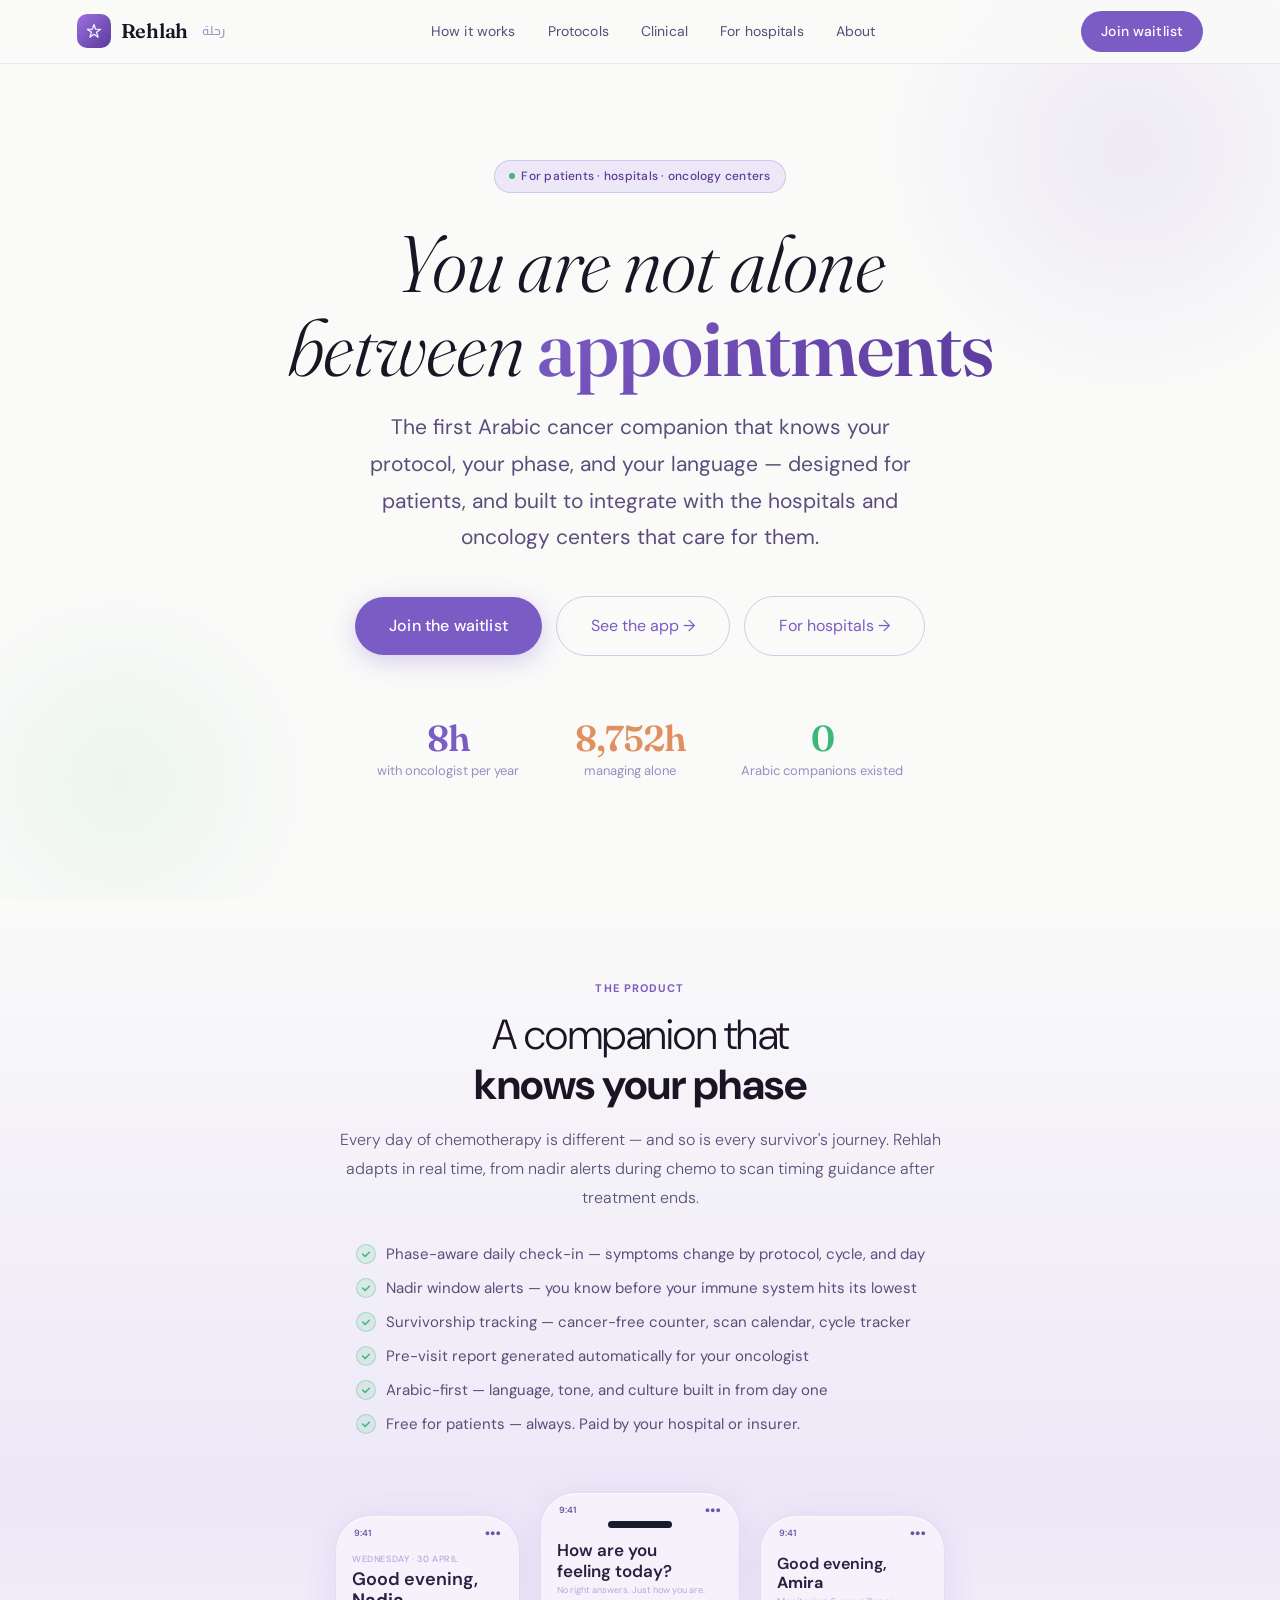
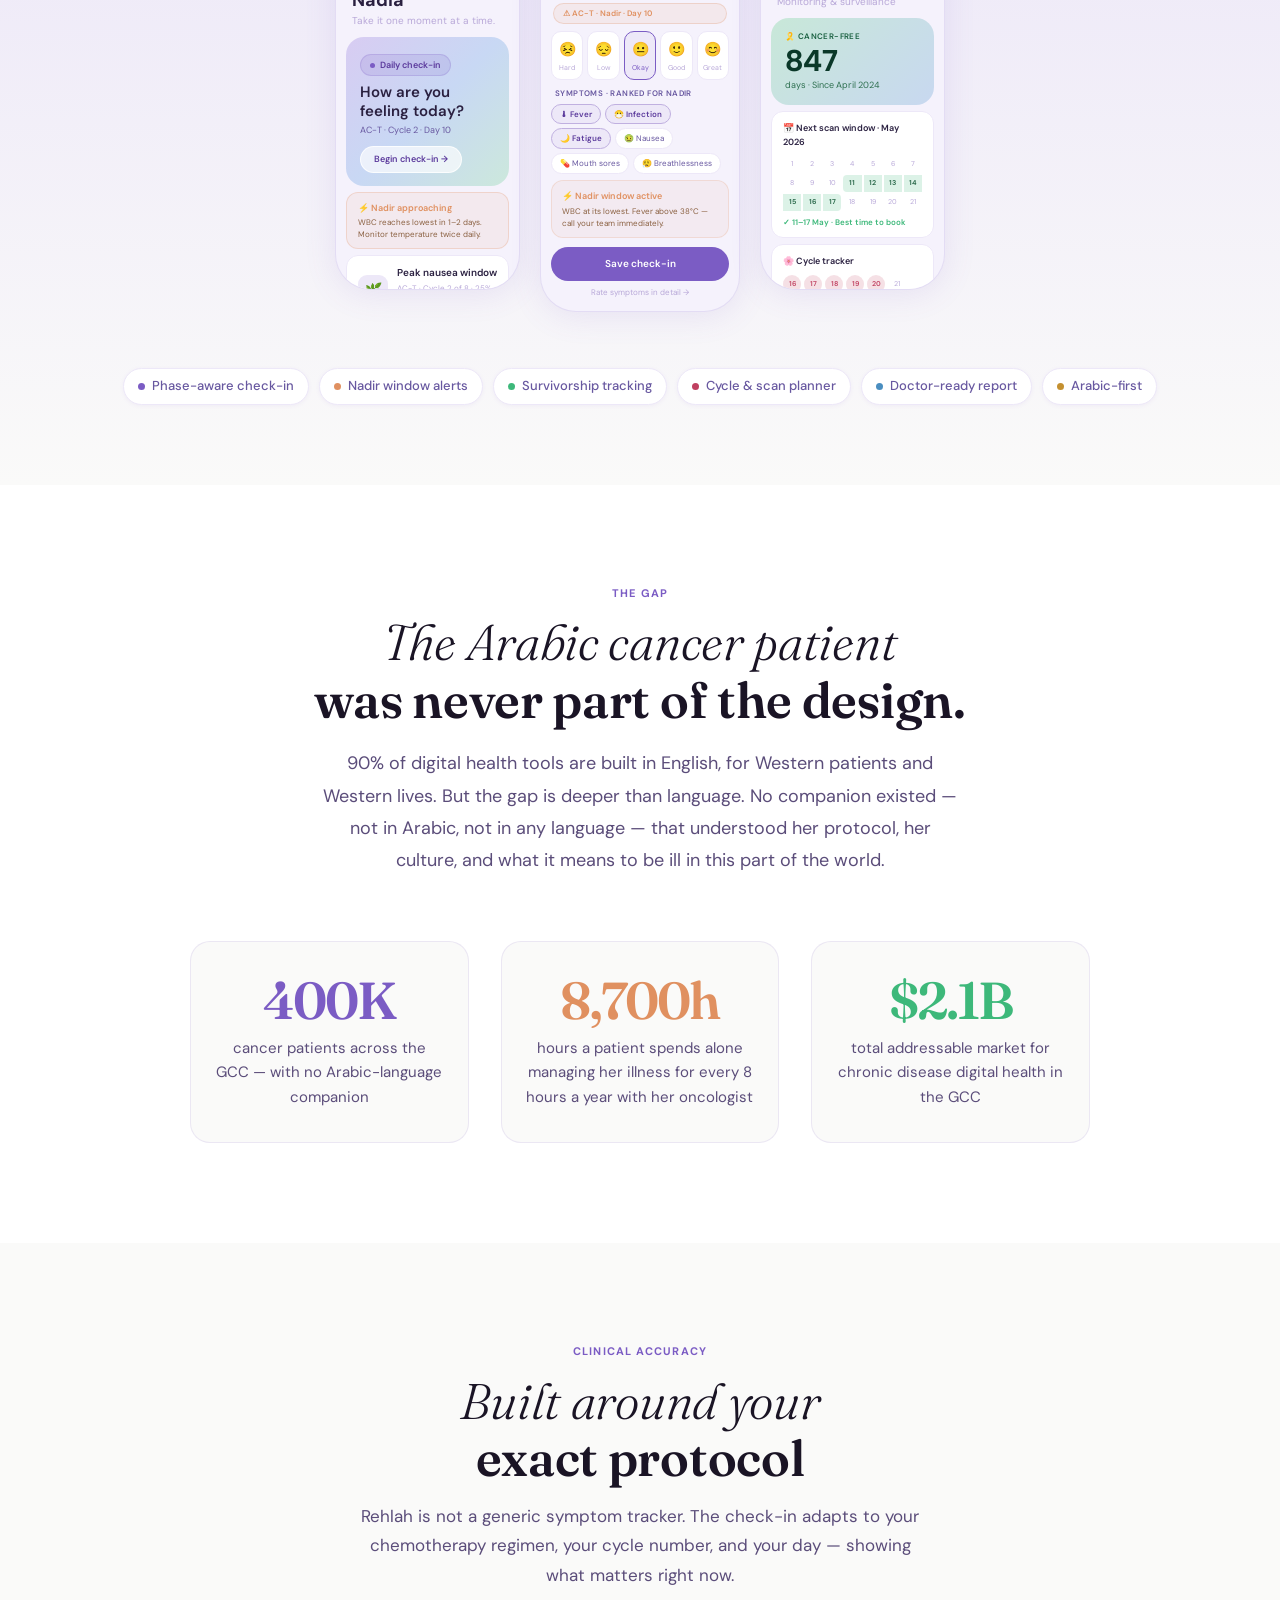
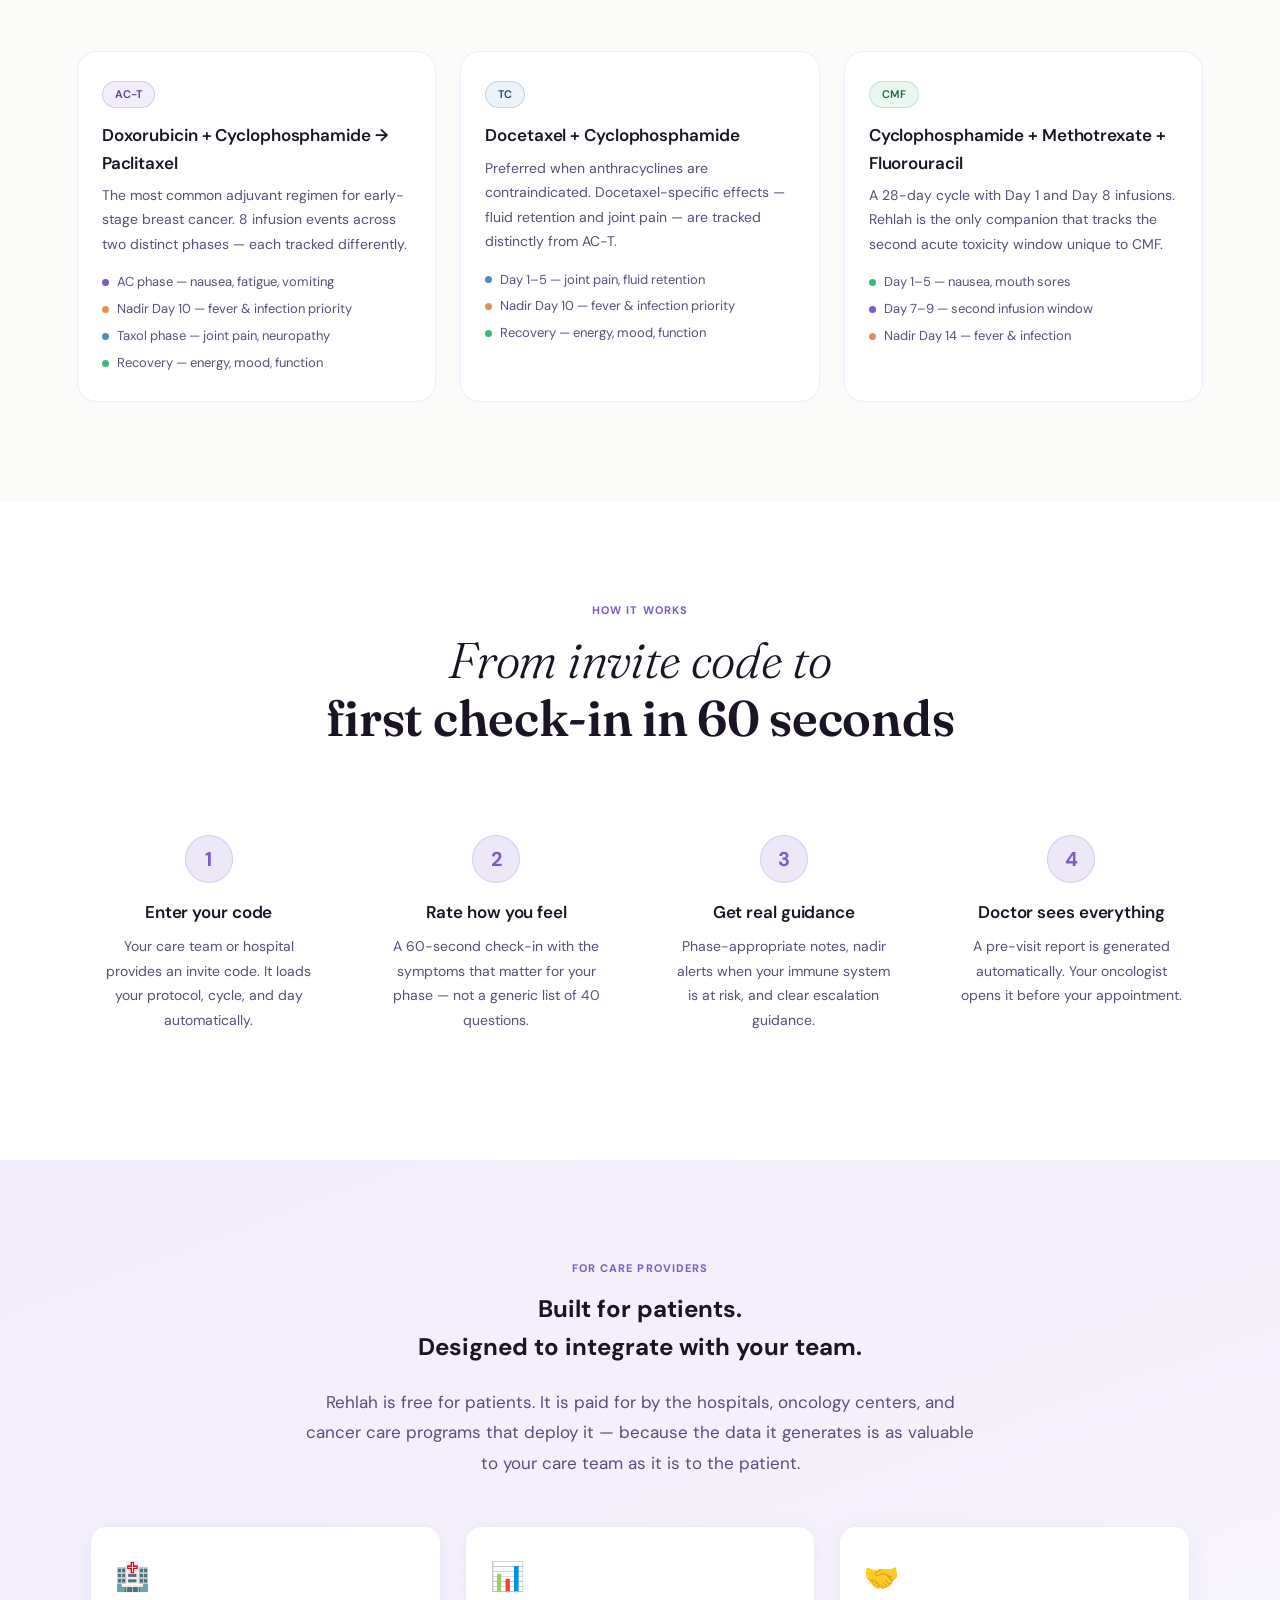
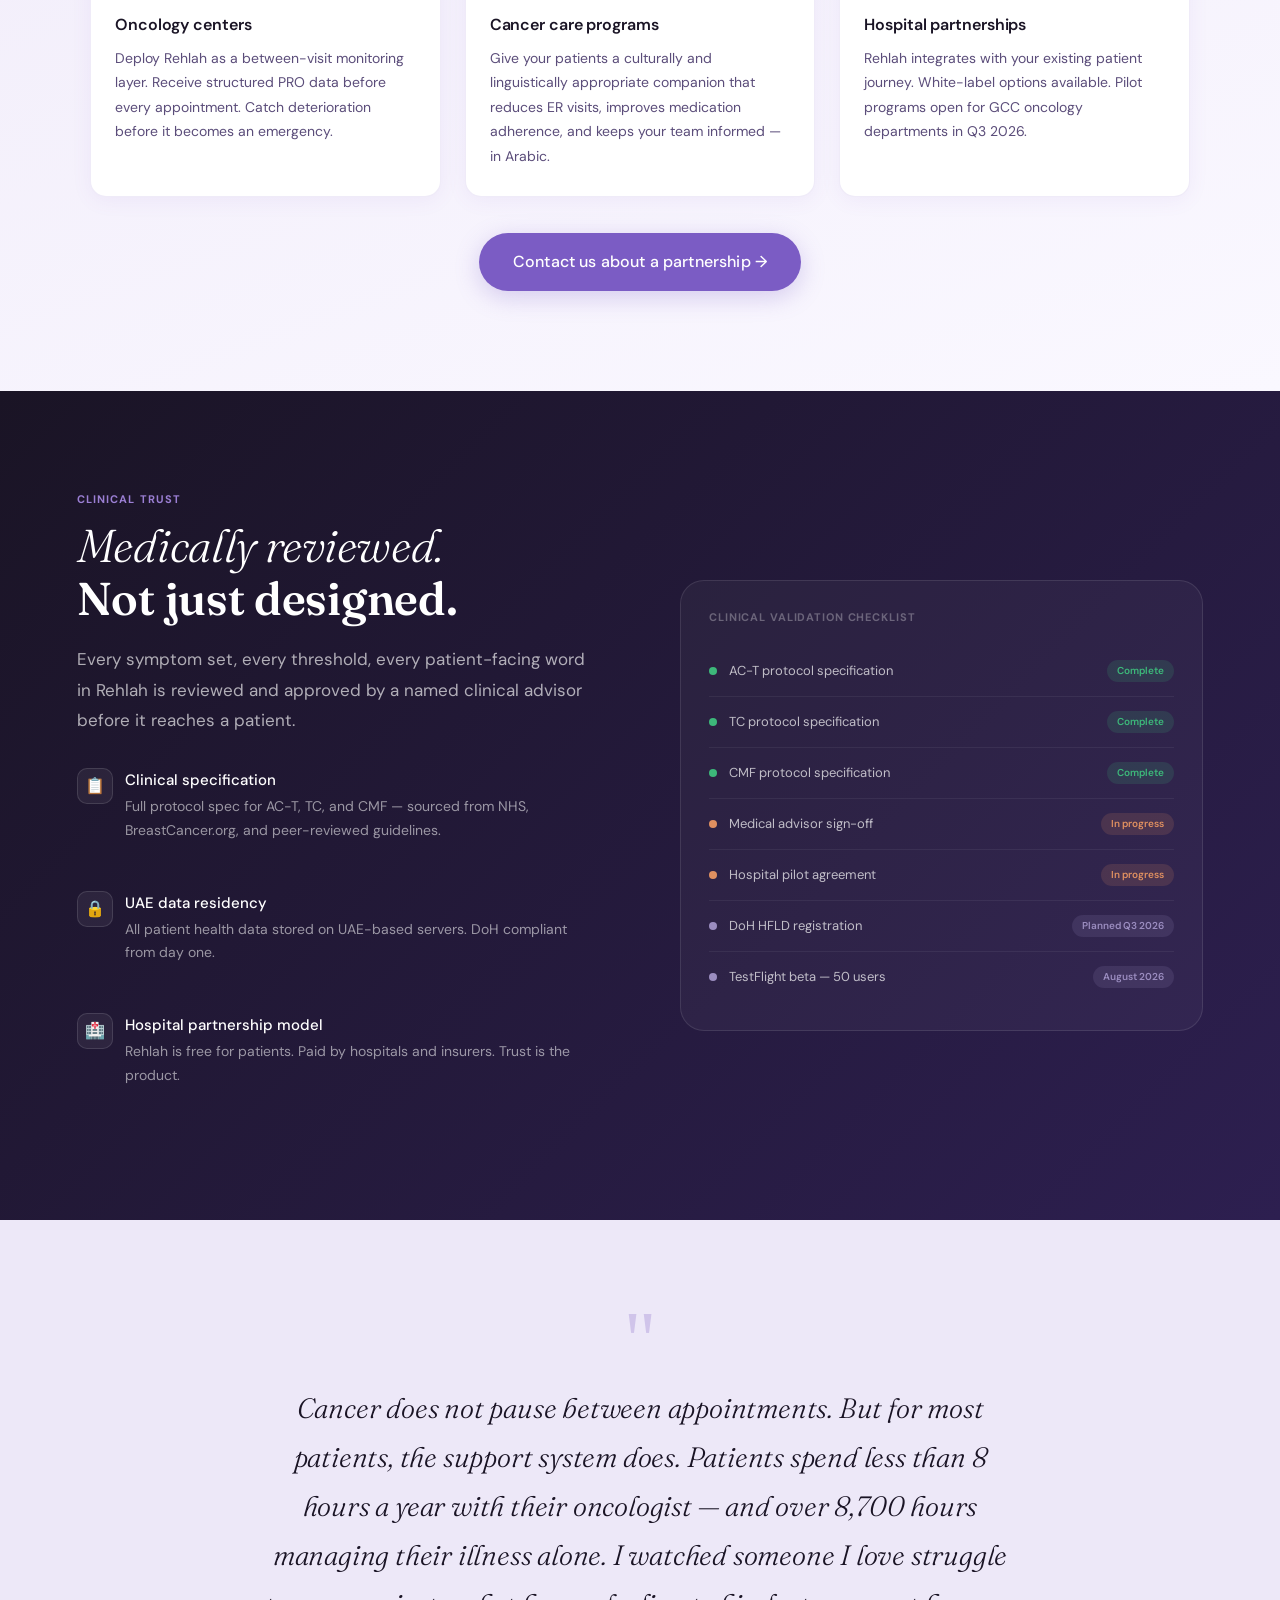
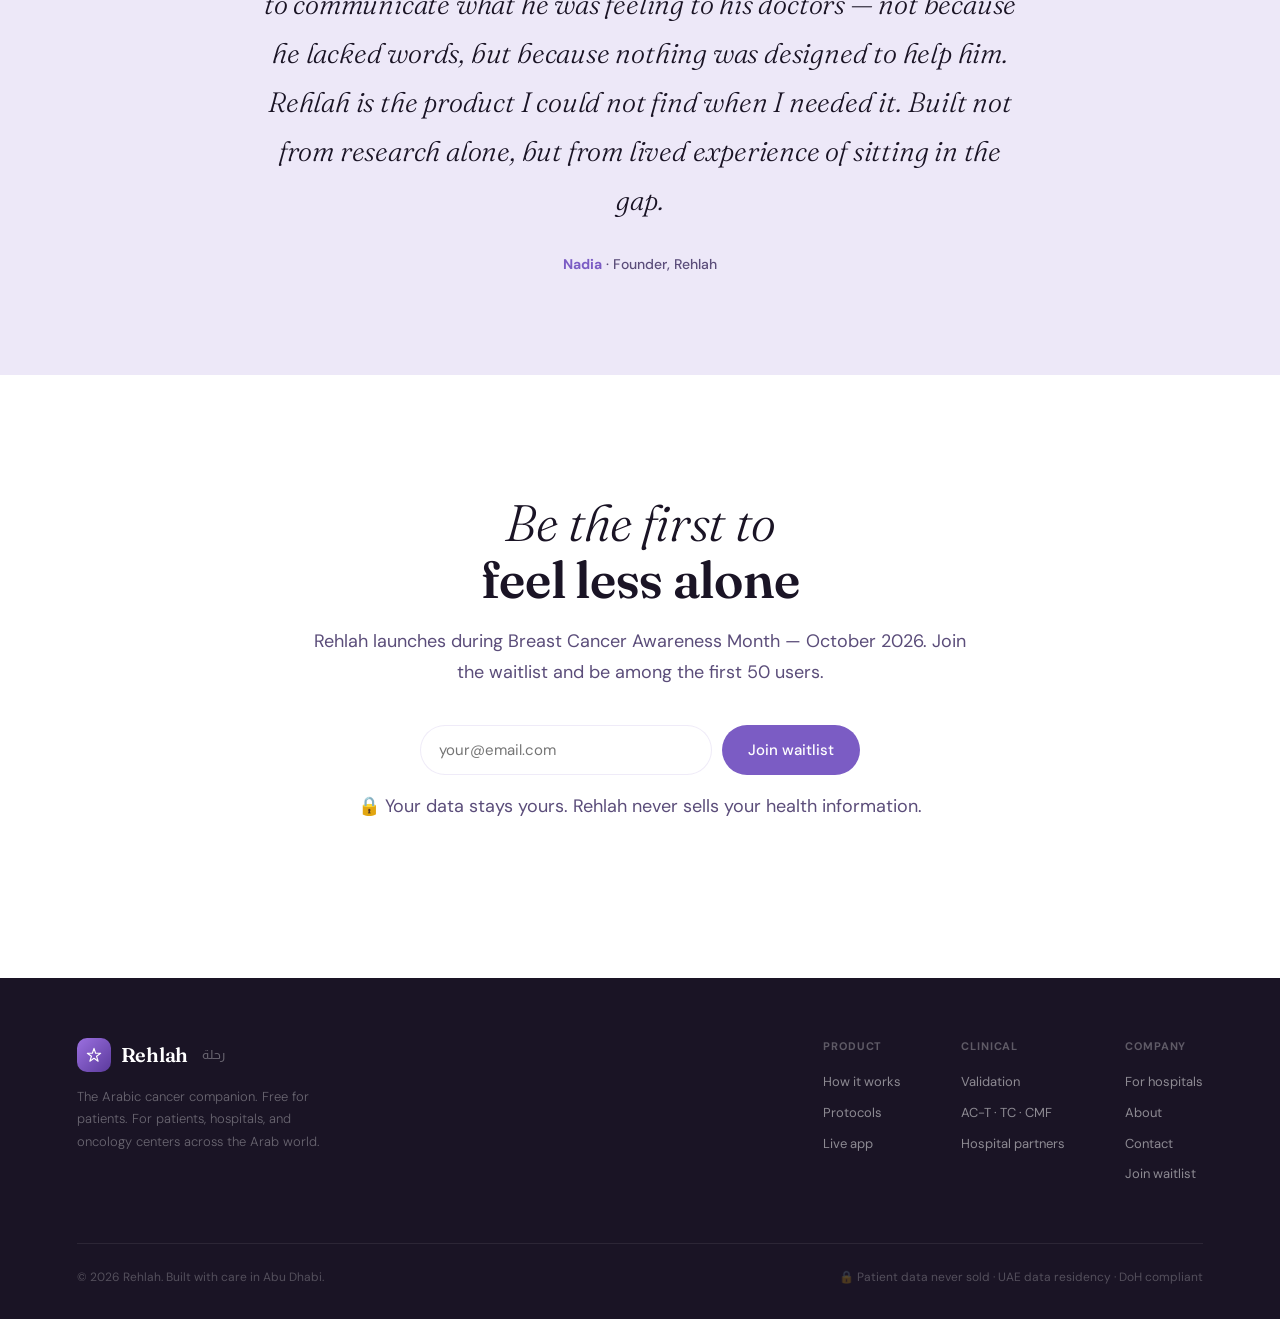
==== commit 7a64d9ad: "Typography: Fraunces serif display + DM Sans body, improved readability" ====
--- a/docs/index.html
+++ b/docs/index.html
@@ -4,7 +4,7 @@
 <meta charset="UTF-8">
 <meta name="viewport" content="width=device-width, initial-scale=1.0">
 <title>Rehlah — رحلة · Your cancer journey companion</title>
-<link href="https://fonts.googleapis.com/css2?family=Almarai:wght@300;400;700;800&family=Inter:wght@300;400;500;600;700&display=swap" rel="stylesheet">
+<link href="https://fonts.googleapis.com/css2?family=Almarai:wght@300;400;700;800&family=Fraunces:ital,opsz,wght@0,9..144,300;0,9..144,400;0,9..144,600;0,9..144,700;1,9..144,300;1,9..144,400&family=DM+Sans:ital,wght@0,300;0,400;0,500;0,600;1,300;1,400&display=swap" rel="stylesheet">
 <style>
 *{box-sizing:border-box;margin:0;padding:0;}
 :root{
@@ -15,7 +15,13 @@
   --brd:rgba(123,92,196,0.12);
 }
 html{scroll-behavior:smooth;}
-body{font-family:'Inter',sans-serif;background:var(--bg);color:var(--t1);overflow-x:hidden;}
+body{font-family:'DM Sans',sans-serif;background:var(--bg);color:var(--t1);overflow-x:hidden;font-size:16px;line-height:1.6;-webkit-font-smoothing:antialiased;}
+
+/* ── TYPOGRAPHY SYSTEM ──
+   Display headings  → Fraunces (expressive, warm serif)
+   Body + UI         → DM Sans (clean, legible, modern)
+   Arabic            → Almarai
+*/
 
 /* ── NAV ── */
 nav{position:fixed;top:0;left:0;right:0;z-index:100;background:rgba(250,250,249,0.88);backdrop-filter:blur(16px);border-bottom:0.5px solid var(--brd);height:64px;display:flex;align-items:center;padding:0 6%;}
@@ -23,12 +29,12 @@
 .nav-logo{display:flex;align-items:center;gap:10px;text-decoration:none;}
 .nav-logo-icon{width:34px;height:34px;border-radius:10px;background:linear-gradient(135deg,#9B70E0,var(--pd));display:flex;align-items:center;justify-content:center;}
 .nav-logo-icon svg{width:16px;height:16px;}
-.nav-logo-text{font-size:18px;font-weight:600;color:var(--t1);}
+.nav-logo-text{font-family:'Fraunces',serif;font-size:20px;font-weight:600;color:var(--t1);letter-spacing:-0.3px;}
 .nav-logo-ar{font-family:'Almarai',sans-serif;font-size:13px;color:var(--t3);margin-left:4px;}
 .nav-links{display:flex;align-items:center;gap:32px;}
-.nav-links a{font-size:14px;color:var(--t2);text-decoration:none;font-weight:400;}
+.nav-links a{font-size:14px;color:var(--t2);text-decoration:none;font-weight:400;letter-spacing:0.01em;}
 .nav-links a:hover{color:var(--p);}
-.nav-cta{background:var(--p);color:#fff;padding:9px 20px;border-radius:100px;font-size:14px;font-weight:500;text-decoration:none;border:none;cursor:pointer;transition:background 0.2s;}
+.nav-cta{background:var(--p);color:#fff;padding:9px 20px;border-radius:100px;font-size:14px;font-weight:500;text-decoration:none;border:none;cursor:pointer;transition:background 0.2s;letter-spacing:0.01em;}
 .nav-cta:hover{background:var(--pd);}
 
 /* ── HERO ── */
@@ -36,22 +42,22 @@
 .hero-orb{position:absolute;border-radius:50%;pointer-events:none;}
 .orb1{width:500px;height:500px;background:radial-gradient(circle,rgba(123,92,196,0.10),transparent 70%);top:-100px;right:-100px;}
 .orb2{width:400px;height:400px;background:radial-gradient(circle,rgba(61,184,122,0.07),transparent 70%);bottom:-80px;left:-80px;}
-.hero-badge{display:inline-flex;align-items:center;gap:6px;background:var(--pl);border:0.5px solid rgba(123,92,196,0.25);border-radius:100px;padding:6px 14px;font-size:12px;font-weight:500;color:var(--pd);margin-bottom:24px;}
+.hero-badge{display:inline-flex;align-items:center;gap:6px;background:var(--pl);border:0.5px solid rgba(123,92,196,0.25);border-radius:100px;padding:6px 14px;font-size:12px;font-weight:500;color:var(--pd);margin-bottom:28px;letter-spacing:0.02em;}
 .hero-badge-dot{width:6px;height:6px;border-radius:50%;background:var(--ok);}
-h1{font-size:clamp(36px,6vw,72px);font-weight:300;color:var(--t1);line-height:1.1;letter-spacing:-1.5px;margin-bottom:16px;max-width:840px;}
-h1 b{font-weight:700;background:linear-gradient(135deg,var(--p),var(--pd));-webkit-background-clip:text;-webkit-text-fill-color:transparent;background-clip:text;}
-h1 .ar{font-family:'Almarai',sans-serif;font-weight:700;}
-.hero-sub{font-size:clamp(16px,2.2vw,20px);color:var(--t2);font-weight:300;line-height:1.7;max-width:580px;margin:0 auto 36px;}
+h1{font-family:'Fraunces',serif;font-size:clamp(42px,6.5vw,80px);font-weight:300;font-style:italic;color:var(--t1);line-height:1.05;letter-spacing:-1px;margin-bottom:20px;max-width:860px;}
+h1 b{font-weight:600;font-style:normal;background:linear-gradient(135deg,var(--p),var(--pd));-webkit-background-clip:text;-webkit-text-fill-color:transparent;background-clip:text;}
+h1 .ar{font-family:'Almarai',sans-serif;font-weight:700;font-style:normal;}
+.hero-sub{font-family:'DM Sans',sans-serif;font-size:clamp(17px,2.2vw,21px);color:var(--t2);font-weight:400;line-height:1.75;max-width:560px;margin:0 auto 40px;}
 .hero-sub b{color:var(--p);font-weight:500;}
-.hero-actions{display:flex;align-items:center;gap:14px;flex-wrap:wrap;justify-content:center;margin-bottom:60px;}
-.btn-primary{background:var(--p);color:#fff;padding:15px 32px;border-radius:100px;font-size:16px;font-weight:500;text-decoration:none;box-shadow:0 6px 24px rgba(123,92,196,0.30);transition:all 0.2s;}
+.hero-actions{display:flex;align-items:center;gap:14px;flex-wrap:wrap;justify-content:center;margin-bottom:64px;}
+.btn-primary{background:var(--p);color:#fff;padding:16px 34px;border-radius:100px;font-size:16px;font-weight:500;text-decoration:none;box-shadow:0 6px 24px rgba(123,92,196,0.28);transition:all 0.2s;letter-spacing:0.01em;}
 .btn-primary:hover{background:var(--pd);transform:translateY(-1px);}
-.btn-secondary{background:transparent;color:var(--p);padding:15px 32px;border-radius:100px;font-size:16px;font-weight:400;text-decoration:none;border:1px solid rgba(123,92,196,0.3);transition:all 0.2s;}
+.btn-secondary{background:transparent;color:var(--p);padding:16px 34px;border-radius:100px;font-size:16px;font-weight:400;text-decoration:none;border:1px solid rgba(123,92,196,0.3);transition:all 0.2s;}
 .btn-secondary:hover{background:var(--pl);}
-.hero-stat{display:flex;gap:48px;justify-content:center;flex-wrap:wrap;}
+.hero-stat{display:flex;gap:56px;justify-content:center;flex-wrap:wrap;}
 .hs{text-align:center;}
-.hs-num{font-size:32px;font-weight:700;color:var(--p);letter-spacing:-1px;}
-.hs-lbl{font-size:12px;color:var(--t3);font-weight:400;margin-top:3px;}
+.hs-num{font-family:'Fraunces',serif;font-size:36px;font-weight:600;color:var(--p);letter-spacing:-1px;line-height:1;}
+.hs-lbl{font-size:13px;color:var(--t3);font-weight:400;margin-top:5px;line-height:1.5;}
 
 /* ── PHONE MOCKUP ── */
 .mockup-section{padding:80px 6%;background:linear-gradient(180deg,var(--bg) 0%,var(--pl) 50%,var(--bg) 100%);}
@@ -153,13 +159,13 @@
 .problem{padding:100px 6%;background:#fff;}
 .problem-inner{max-width:1200px;margin:0 auto;text-align:center;}
 .section-tag{font-size:11px;font-weight:700;letter-spacing:0.1em;text-transform:uppercase;color:var(--p);margin-bottom:12px;}
-.problem h2{font-size:clamp(28px,4vw,46px);font-weight:300;color:var(--t1);line-height:1.2;letter-spacing:-0.5px;margin-bottom:16px;}
-.problem h2 b{font-weight:700;}
-.problem p{font-size:17px;color:var(--t2);font-weight:300;line-height:1.8;max-width:640px;margin:0 auto 60px;}
+.problem h2{font-family:'Fraunces',serif;font-size:clamp(30px,4vw,50px);font-weight:300;font-style:italic;color:var(--t1);line-height:1.15;letter-spacing:-0.3px;margin-bottom:18px;}
+.problem h2 b{font-weight:600;font-style:normal;}
+.problem p{font-size:18px;color:var(--t2);font-weight:400;line-height:1.8;max-width:640px;margin:0 auto 64px;}
 .stat-row{display:grid;grid-template-columns:repeat(3,1fr);gap:32px;max-width:900px;margin:0 auto;}
 .stat-card{background:var(--bg);border:0.5px solid var(--brd);border-radius:20px;padding:32px 24px;text-align:center;}
-.stat-num{font-size:48px;font-weight:700;letter-spacing:-2px;line-height:1;margin-bottom:8px;}
-.stat-lbl{font-size:14px;color:var(--t2);font-weight:300;line-height:1.6;}
+.stat-num{font-family:'Fraunces',serif;font-size:52px;font-weight:600;letter-spacing:-2px;line-height:1;margin-bottom:10px;}
+.stat-lbl{font-size:15px;color:var(--t2);font-weight:400;line-height:1.65;}
 .col-p{color:var(--p);}
 .col-n{color:var(--nadir);}
 .col-g{color:var(--ok);}
@@ -168,43 +174,43 @@
 .protocols{padding:100px 6%;background:var(--bg);}
 .protocols-inner{max-width:1200px;margin:0 auto;}
 .protocols-head{text-align:center;margin-bottom:60px;}
-.protocols-head h2{font-size:clamp(28px,4vw,46px);font-weight:300;color:var(--t1);line-height:1.2;letter-spacing:-0.5px;}
-.protocols-head h2 b{font-weight:700;}
-.protocols-head p{font-size:16px;color:var(--t2);font-weight:300;margin-top:12px;max-width:560px;margin-left:auto;margin-right:auto;}
+.protocols-head h2{font-family:'Fraunces',serif;font-size:clamp(30px,4vw,50px);font-weight:300;font-style:italic;color:var(--t1);line-height:1.15;letter-spacing:-0.3px;}
+.protocols-head h2 b{font-weight:600;font-style:normal;}
+.protocols-head p{font-size:17px;color:var(--t2);font-weight:400;margin-top:14px;max-width:560px;margin-left:auto;margin-right:auto;line-height:1.75;}
 .proto-grid{display:grid;grid-template-columns:repeat(3,1fr);gap:24px;}
 .proto-card{background:#fff;border:0.5px solid var(--brd);border-radius:20px;padding:28px 24px;transition:box-shadow 0.2s,transform 0.2s;}
 .proto-card:hover{box-shadow:0 8px 32px rgba(123,92,196,0.12);transform:translateY(-3px);}
 .proto-badge{display:inline-flex;align-items:center;gap:5px;border-radius:100px;padding:4px 12px;font-size:11px;font-weight:600;margin-bottom:14px;}
-.proto-title{font-size:18px;font-weight:600;color:var(--t1);margin-bottom:6px;}
-.proto-desc{font-size:13px;color:var(--t2);font-weight:300;line-height:1.7;margin-bottom:16px;}
+.proto-title{font-size:17px;font-weight:600;color:var(--t1);margin-bottom:6px;letter-spacing:-0.1px;}
+.proto-desc{font-size:14px;color:var(--t2);font-weight:400;line-height:1.75;margin-bottom:16px;}
 .proto-phases{display:flex;flex-direction:column;gap:6px;}
-.proto-phase{display:flex;align-items:center;gap:8px;font-size:12px;color:var(--t2);}
+.proto-phase{display:flex;align-items:center;gap:8px;font-size:13px;color:var(--t2);}
 .proto-dot{width:7px;height:7px;border-radius:50%;flex-shrink:0;}
 
 /* ── HOW IT WORKS ── */
 .how{padding:100px 6%;background:#fff;}
 .how-inner{max-width:1200px;margin:0 auto;}
 .how-head{text-align:center;margin-bottom:60px;}
-.how-head h2{font-size:clamp(28px,4vw,46px);font-weight:300;color:var(--t1);line-height:1.2;letter-spacing:-0.5px;}
-.how-head h2 b{font-weight:700;}
+.how-head h2{font-family:'Fraunces',serif;font-size:clamp(30px,4vw,50px);font-weight:300;font-style:italic;color:var(--t1);line-height:1.15;letter-spacing:-0.3px;}
+.how-head h2 b{font-weight:600;font-style:normal;}
 .steps{display:grid;grid-template-columns:repeat(4,1fr);gap:24px;}
 .step{text-align:center;padding:28px 20px;}
 .step-num{width:48px;height:48px;border-radius:50%;background:var(--pl);border:1.5px solid rgba(123,92,196,0.2);display:flex;align-items:center;justify-content:center;margin:0 auto 16px;font-size:20px;font-weight:700;color:var(--p);}
-.step h3{font-size:16px;font-weight:600;color:var(--t1);margin-bottom:8px;}
-.step p{font-size:13px;color:var(--t2);font-weight:300;line-height:1.7;}
+.step h3{font-size:17px;font-weight:600;color:var(--t1);margin-bottom:8px;letter-spacing:-0.1px;}
+.step p{font-size:14px;color:var(--t2);font-weight:400;line-height:1.75;}
 
 /* ── CLINICAL TRUST ── */
 .trust{padding:100px 6%;background:linear-gradient(135deg,#1A1425 0%,#2D1F50 100%);}
 .trust-inner{max-width:1200px;margin:0 auto;display:grid;grid-template-columns:1fr 1fr;gap:80px;align-items:center;}
 .trust-copy .section-tag{color:#9B7FD4;}
-.trust-copy h2{font-size:clamp(28px,4vw,42px);font-weight:300;color:#fff;line-height:1.2;letter-spacing:-0.5px;margin-bottom:16px;}
-.trust-copy h2 b{font-weight:700;}
-.trust-copy p{font-size:16px;color:rgba(255,255,255,0.6);font-weight:300;line-height:1.8;margin-bottom:32px;}
+.trust-copy h2{font-family:'Fraunces',serif;font-size:clamp(30px,4vw,46px);font-weight:300;font-style:italic;color:#fff;line-height:1.15;letter-spacing:-0.3px;margin-bottom:18px;}
+.trust-copy h2 b{font-weight:600;font-style:normal;}
+.trust-copy p{font-size:17px;color:rgba(255,255,255,0.65);font-weight:400;line-height:1.8;margin-bottom:32px;}
 .trust-points{display:flex;flex-direction:column;gap:16px;}
 .tp{display:flex;align-items:flex-start;gap:12px;}
 .tp-ico{width:36px;height:36px;border-radius:10px;background:rgba(255,255,255,0.06);border:0.5px solid rgba(255,255,255,0.12);display:flex;align-items:center;justify-content:center;font-size:16px;flex-shrink:0;}
-.tp-text h4{font-size:14px;font-weight:500;color:#fff;margin-bottom:3px;}
-.tp-text p{font-size:13px;color:rgba(255,255,255,0.5);font-weight:300;line-height:1.6;}
+.tp-text h4{font-size:15px;font-weight:500;color:#fff;margin-bottom:3px;}
+.tp-text p{font-size:14px;color:rgba(255,255,255,0.55);font-weight:400;line-height:1.7;}
 .trust-card{background:rgba(255,255,255,0.04);border:0.5px solid rgba(255,255,255,0.10);border-radius:24px;padding:28px;}
 .tc-head{font-size:11px;font-weight:700;letter-spacing:0.08em;text-transform:uppercase;color:rgba(255,255,255,0.3);margin-bottom:20px;}
 .tc-item{display:flex;align-items:center;gap:12px;padding:14px 0;border-bottom:0.5px solid rgba(255,255,255,0.06);}
@@ -217,16 +223,16 @@
 .quote-section{padding:100px 6%;background:var(--pl);}
 .quote-inner{max-width:760px;margin:0 auto;text-align:center;}
 .q-mark{font-size:80px;line-height:0.5;color:var(--p);opacity:0.25;font-family:Georgia,serif;margin-bottom:24px;}
-blockquote{font-size:clamp(18px,2.5vw,26px);font-weight:300;color:var(--t1);line-height:1.7;letter-spacing:-0.3px;font-style:italic;margin-bottom:28px;}
+blockquote{font-family:'Fraunces',serif;font-size:clamp(20px,2.5vw,28px);font-weight:300;font-style:italic;color:var(--t1);line-height:1.75;letter-spacing:-0.2px;margin-bottom:28px;}
 .q-attr{font-size:14px;color:var(--t2);font-weight:500;}
 .q-attr b{color:var(--p);}
 
 /* ── CTA ── */
 .cta-section{padding:120px 6%;background:#fff;text-align:center;}
 .cta-inner{max-width:680px;margin:0 auto;}
-.cta-inner h2{font-size:clamp(28px,4vw,48px);font-weight:300;color:var(--t1);line-height:1.2;letter-spacing:-0.5px;margin-bottom:16px;}
-.cta-inner h2 b{font-weight:700;}
-.cta-inner p{font-size:17px;color:var(--t2);font-weight:300;line-height:1.7;margin-bottom:36px;}
+.cta-inner h2{font-family:'Fraunces',serif;font-size:clamp(32px,4vw,54px);font-weight:300;font-style:italic;color:var(--t1);line-height:1.1;letter-spacing:-0.3px;margin-bottom:18px;}
+.cta-inner h2 b{font-weight:600;font-style:normal;}
+.cta-inner p{font-size:18px;color:var(--t2);font-weight:400;line-height:1.75;margin-bottom:36px;}
 .cta-form{display:flex;gap:10px;max-width:440px;margin:0 auto 16px;flex-wrap:wrap;}
 .cta-form input{flex:1;padding:14px 18px;border-radius:100px;border:1px solid var(--brd);font-size:15px;font-family:inherit;outline:none;color:var(--t1);background:#fff;min-width:200px;}
 .cta-form input:focus{border-color:var(--p);}
@@ -266,8 +272,8 @@
 .hosp-grid{display:grid;grid-template-columns:repeat(3,1fr);gap:24px;text-align:left;}
 .hosp-card{background:#fff;border:0.5px solid var(--brd);border-radius:16px;padding:28px 24px;box-shadow:0 4px 20px rgba(123,92,196,0.07);}
 .hosp-ico{font-size:28px;margin-bottom:12px;}
-.hosp-card h4{font-size:15px;font-weight:600;color:var(--t1);margin-bottom:8px;}
-.hosp-card p{font-size:13px;line-height:1.7;color:var(--t2);}
+.hosp-card h4{font-size:16px;font-weight:600;color:var(--t1);margin-bottom:8px;letter-spacing:-0.1px;}
+.hosp-card p{font-size:14px;line-height:1.75;color:var(--t2);}
 @media(max-width:768px){.hosp-grid{grid-template-columns:1fr;}}
 
 </style>
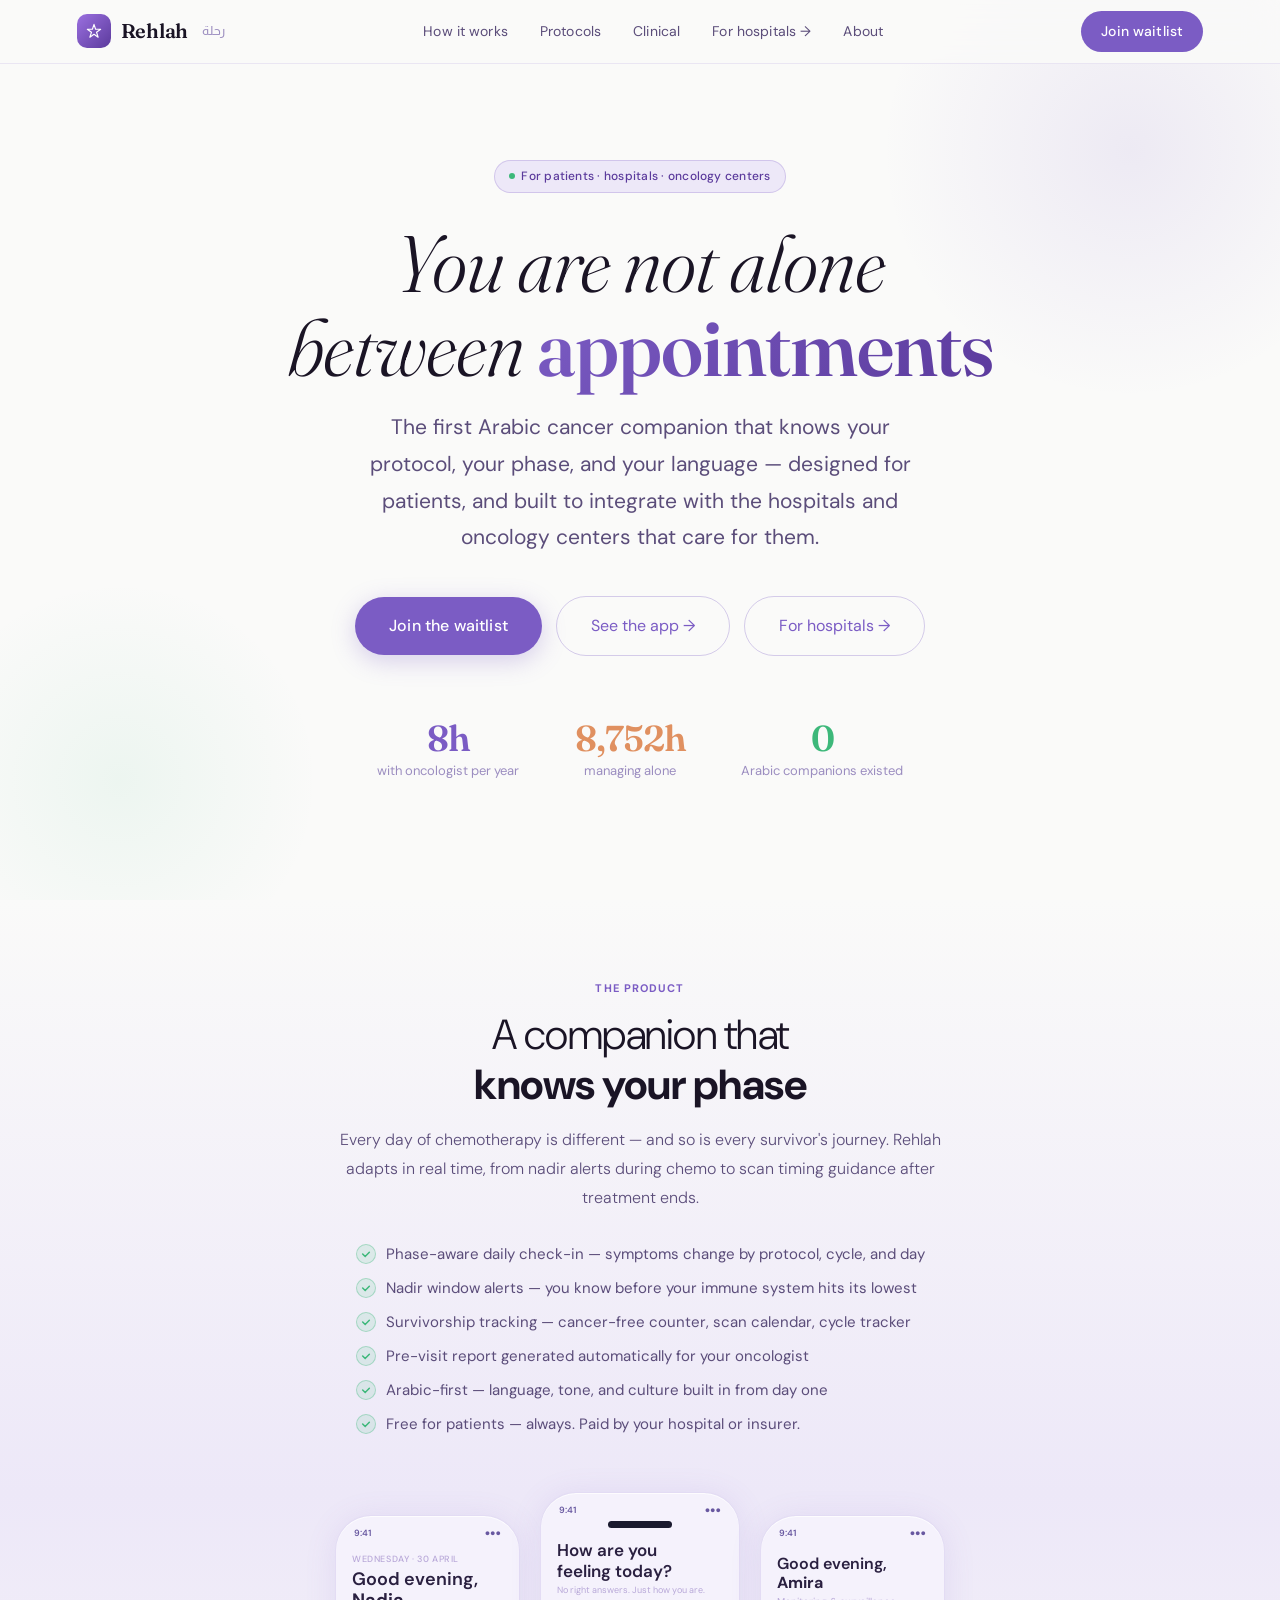
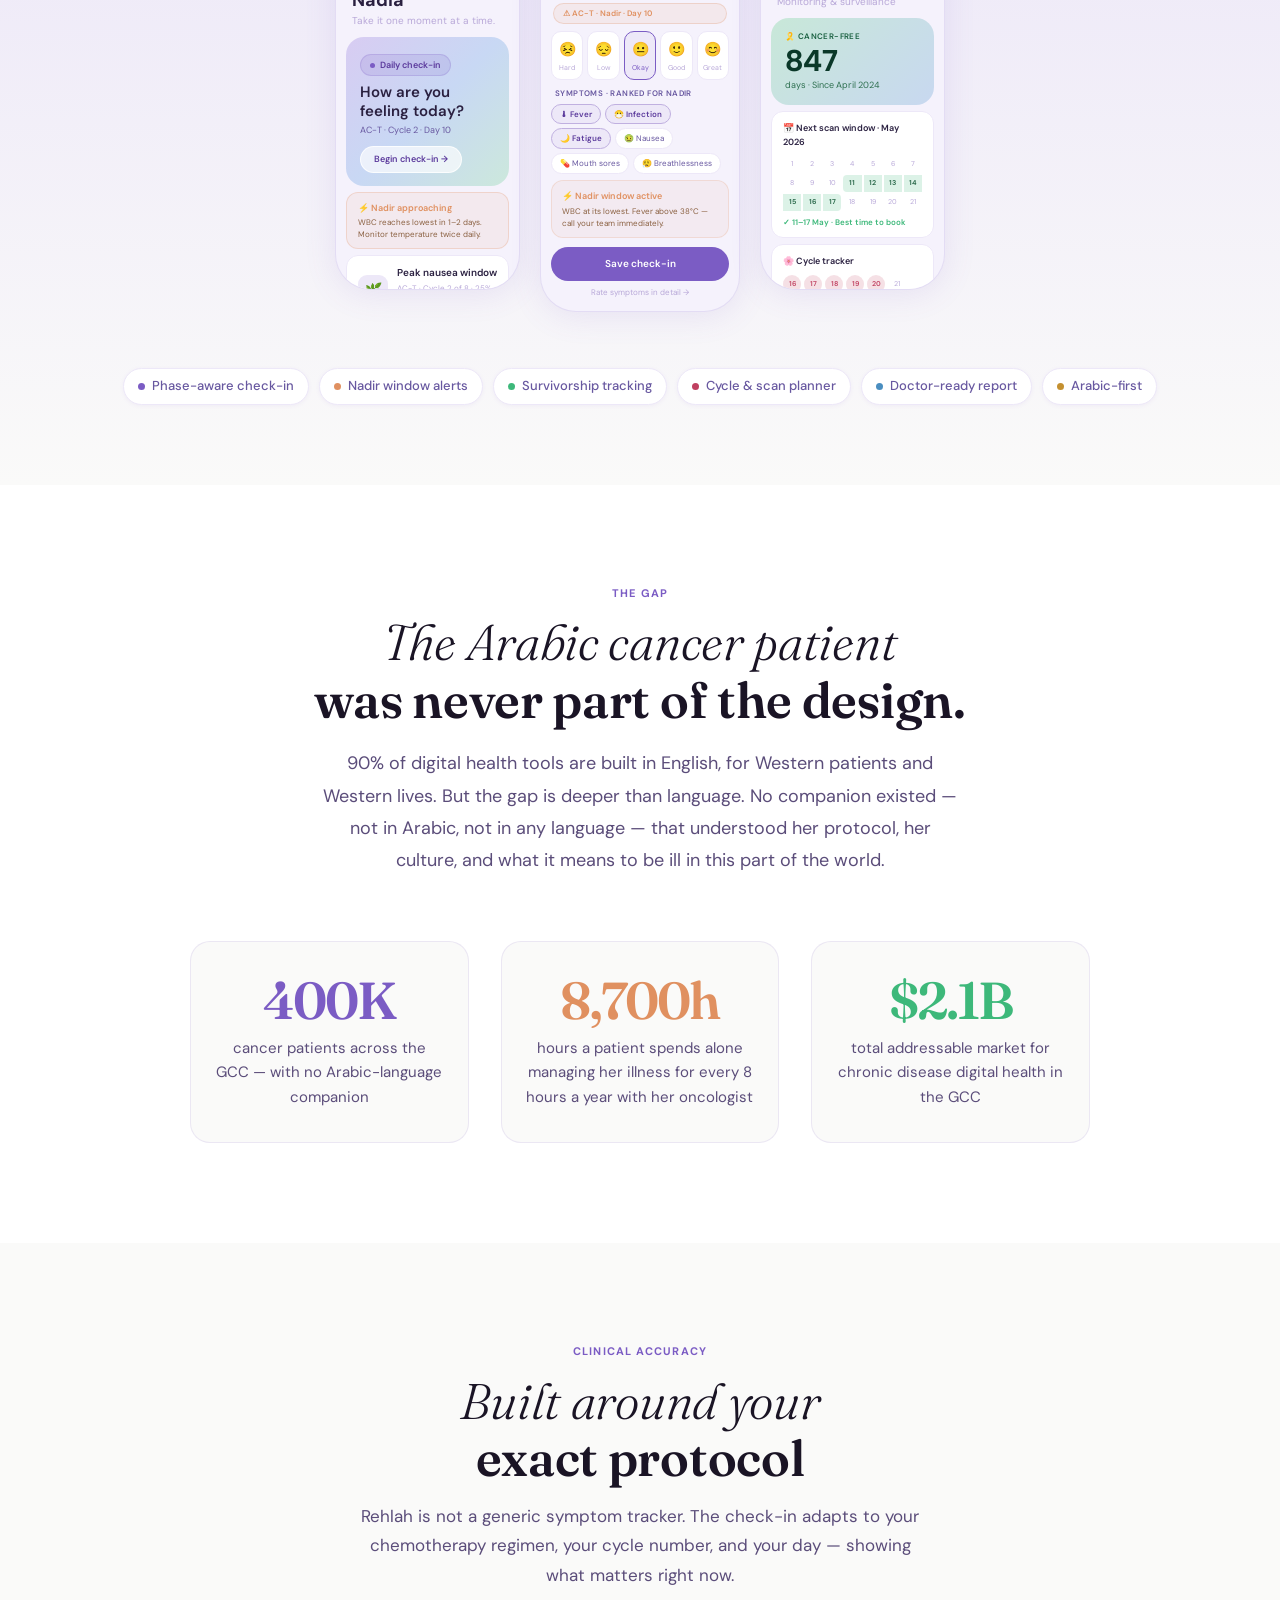
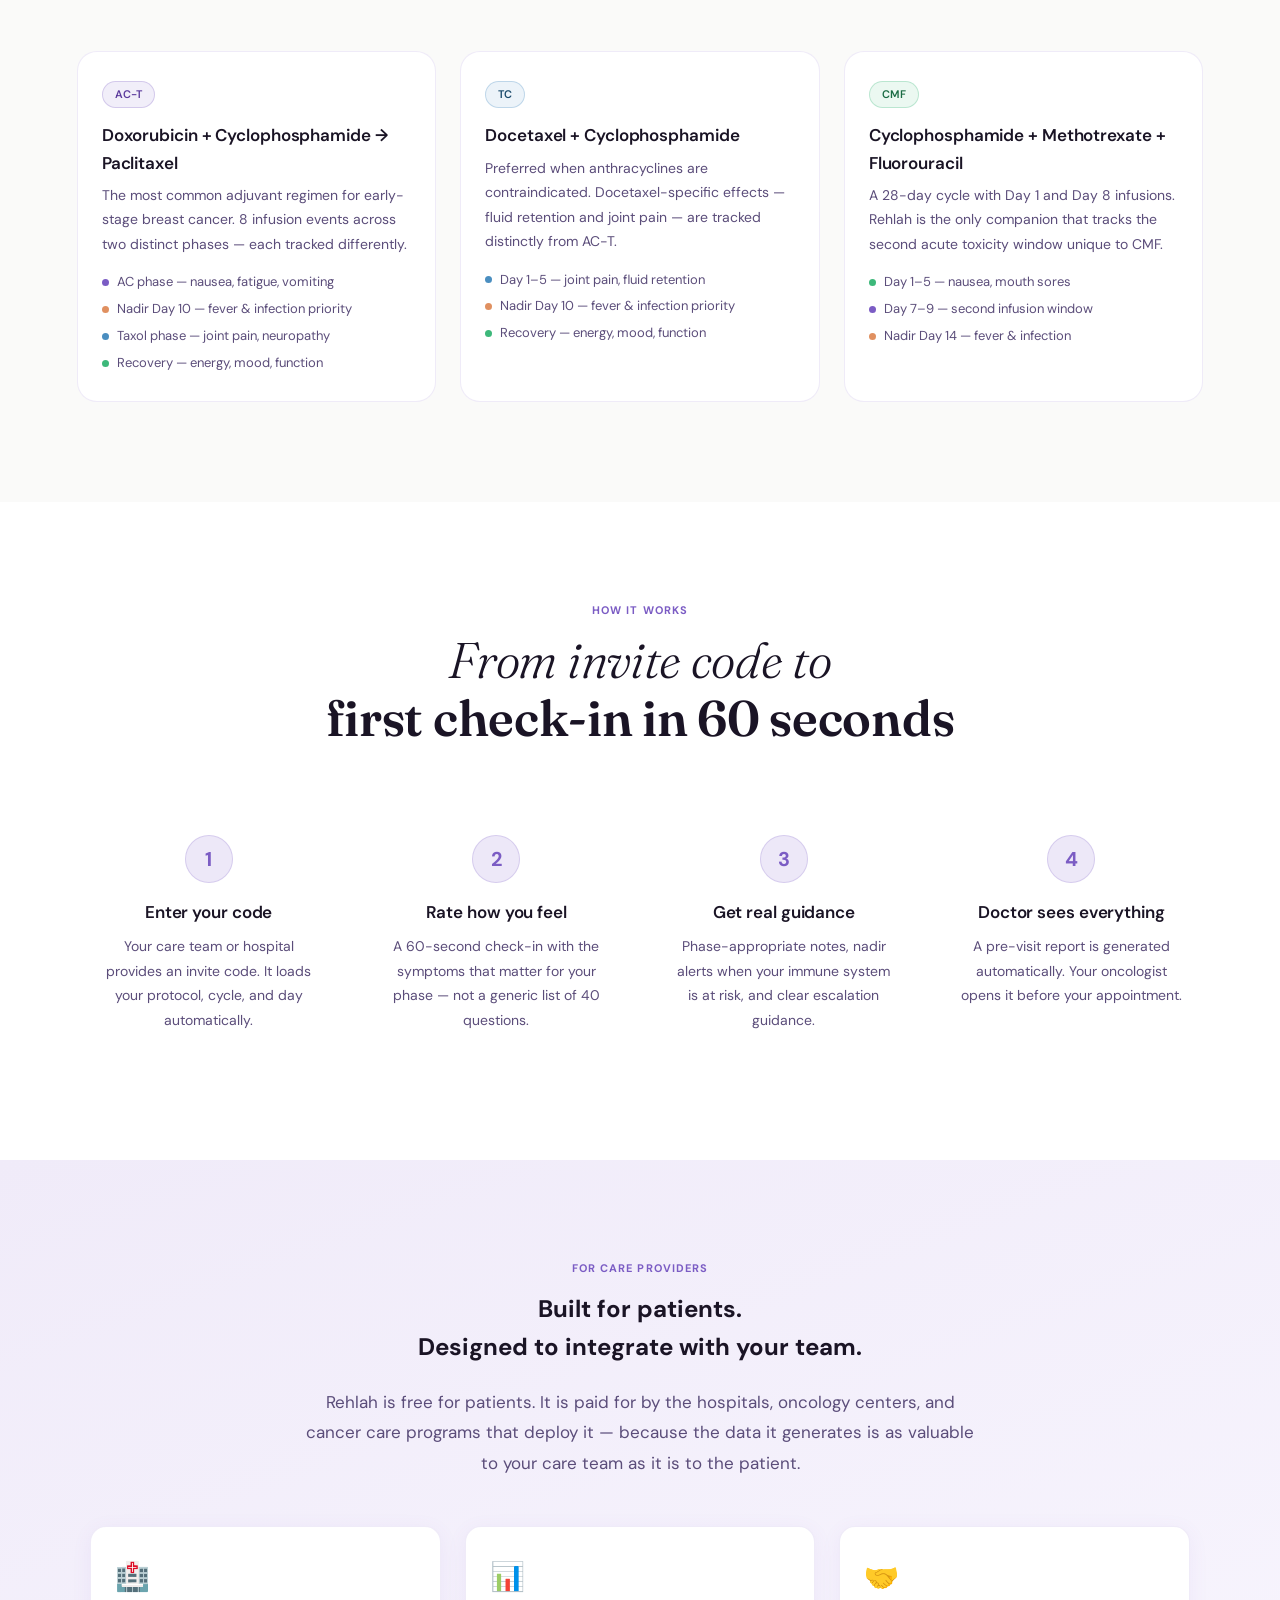
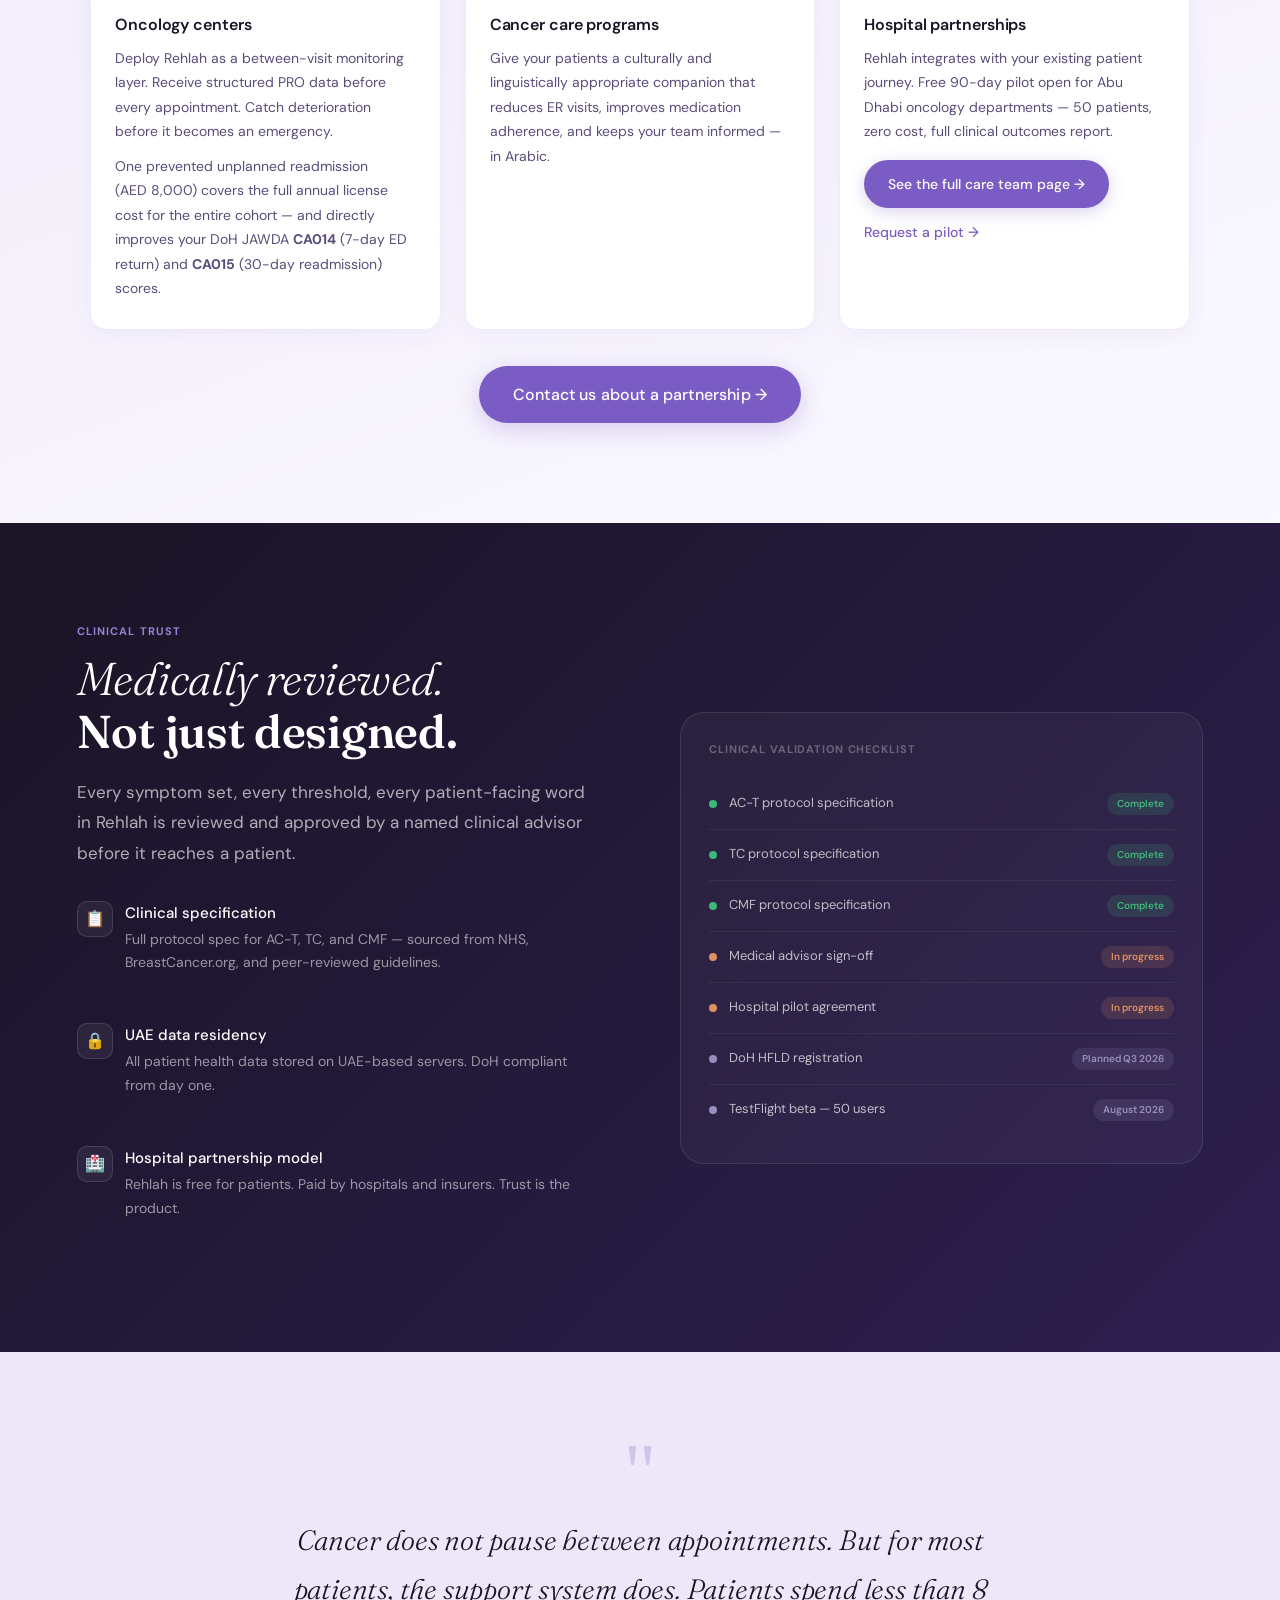
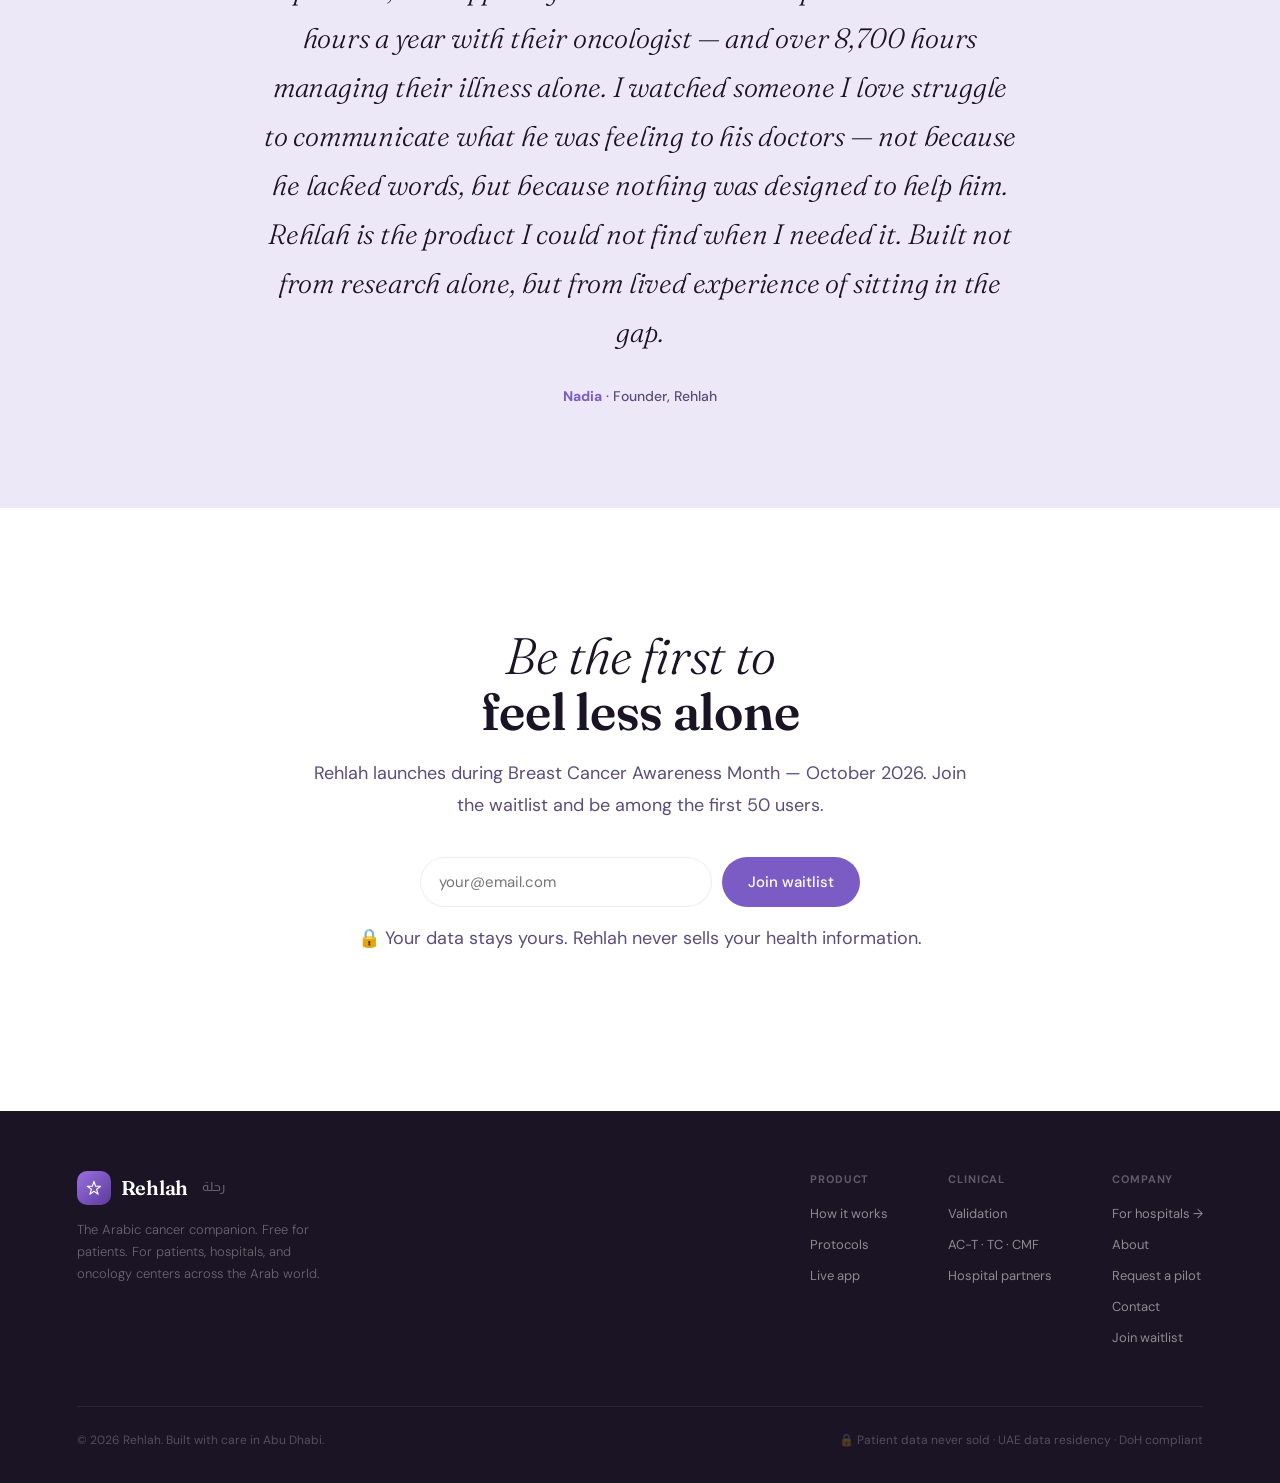
==== commit af0e014a: "care-team index" ====
--- a/docs/index.html
+++ b/docs/index.html
@@ -292,7 +292,7 @@
       <a href="#how">How it works</a>
       <a href="#protocols">Protocols</a>
       <a href="#clinical">Clinical</a>
-      <a href="#hospitals">For hospitals</a>
+      <a href="care-team/index.html">For hospitals →</a>
       <a href="#about">About</a>
     </div>
     <a class="nav-cta" href="#waitlist">Join waitlist</a>
@@ -309,7 +309,7 @@
   <div class="hero-actions">
     <a class="btn-primary" href="#waitlist">Join the waitlist</a>
     <a class="btn-secondary" href="https://nadbrahmi.github.io/Rehlah/app/" target="_blank">See the app →</a>
-    <a class="btn-secondary" href="#hospitals">For hospitals →</a>
+    <a class="btn-secondary" href="care-team/index.html">For hospitals →</a>
   </div>
   <div class="hero-stat">
     <div class="hs"><div class="hs-num col-p">8h</div><div class="hs-lbl">with oncologist per year</div></div>
@@ -559,6 +559,7 @@
         <div class="hosp-ico">🏥</div>
         <h4>Oncology centers</h4>
         <p>Deploy Rehlah as a between-visit monitoring layer. Receive structured PRO data before every appointment. Catch deterioration before it becomes an emergency.</p>
+              <p style="margin-top:10px;">One prevented unplanned readmission (AED&nbsp;8,000) covers the full annual license cost for the entire cohort — and directly improves your DoH JAWDA <strong>CA014</strong> (7-day ED return) and <strong>CA015</strong> (30-day readmission) scores.</p>
       </div>
       <div class="hosp-card">
         <div class="hosp-ico">📊</div>
@@ -568,7 +569,8 @@
       <div class="hosp-card">
         <div class="hosp-ico">🤝</div>
         <h4>Hospital partnerships</h4>
-        <p>Rehlah integrates with your existing patient journey. White-label options available. Pilot programs open for GCC oncology departments in Q3 2026.</p>
+        <p>Rehlah integrates with your existing patient journey. Free 90-day pilot open for Abu Dhabi oncology departments — 50 patients, zero cost, full clinical outcomes report.</p>
+        <p style="margin-top:16px;"><a href="care-team/index.html" style="display:inline-flex;align-items:center;gap:6px;background:var(--p);color:#fff;padding:12px 24px;border-radius:100px;font-size:14px;font-weight:500;text-decoration:none;box-shadow:0 4px 16px rgba(123,92,196,0.28);">See the full care team page →</a>&nbsp;&nbsp;<a href="mailto:nadia@rehlah.health?subject=Rehlah 90-Day Pilot" style="display:inline-flex;align-items:center;gap:6px;color:var(--p);padding:12px 0;font-size:14px;font-weight:500;text-decoration:none;">Request a pilot →</a></p>
       </div>
     </div>
     <a class="btn-primary" href="mailto:hello@rehlah.app" style="display:inline-block;margin-top:36px;">Contact us about a partnership →</a>
@@ -650,8 +652,9 @@
         </div>
         <div class="fl-col">
           <h4>Company</h4>
-          <a href="#hospitals">For hospitals</a>
+          <a href="care-team/index.html">For hospitals →</a>
       <a href="#about">About</a>
+          <a href="mailto:nadia@rehlah.health?subject=Rehlah 90-Day Pilot">Request a pilot</a>
           <a href="mailto:hello@rehlah.app">Contact</a>
           <a href="#waitlist">Join waitlist</a>
         </div>
